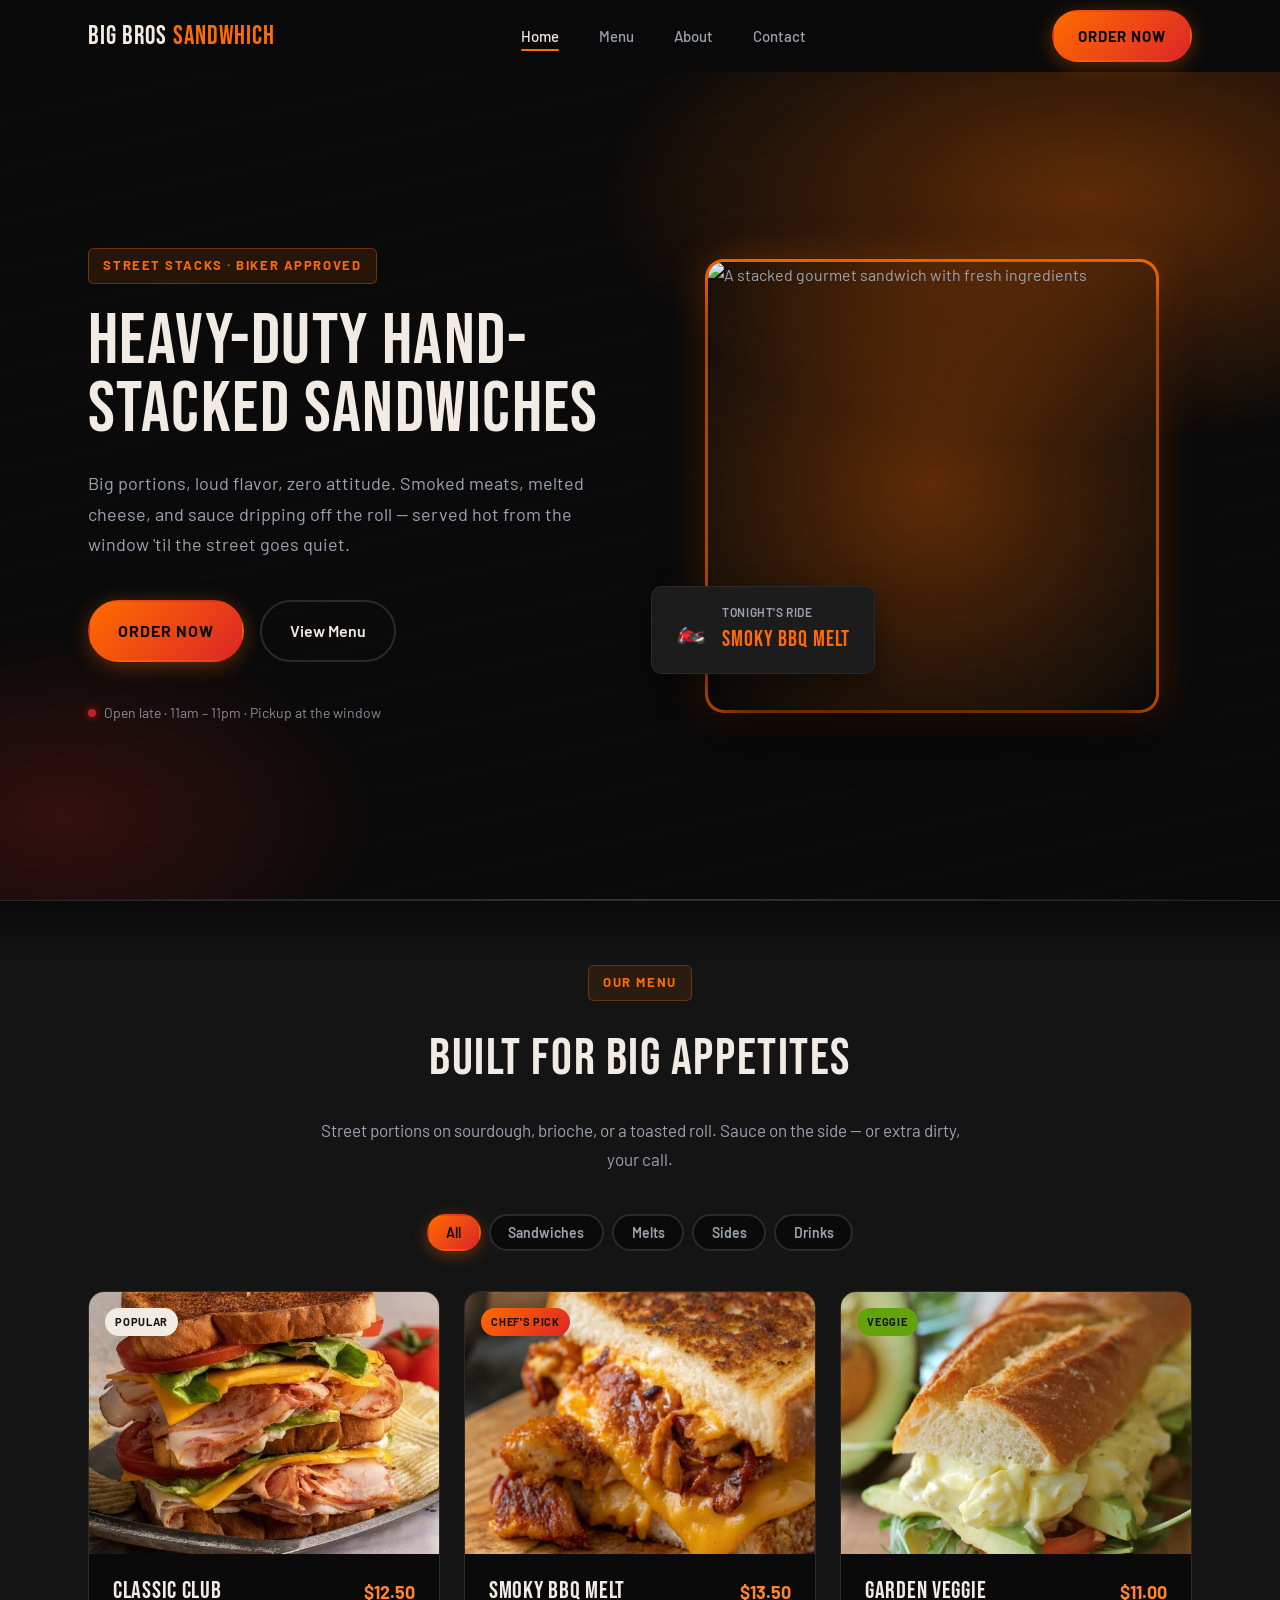
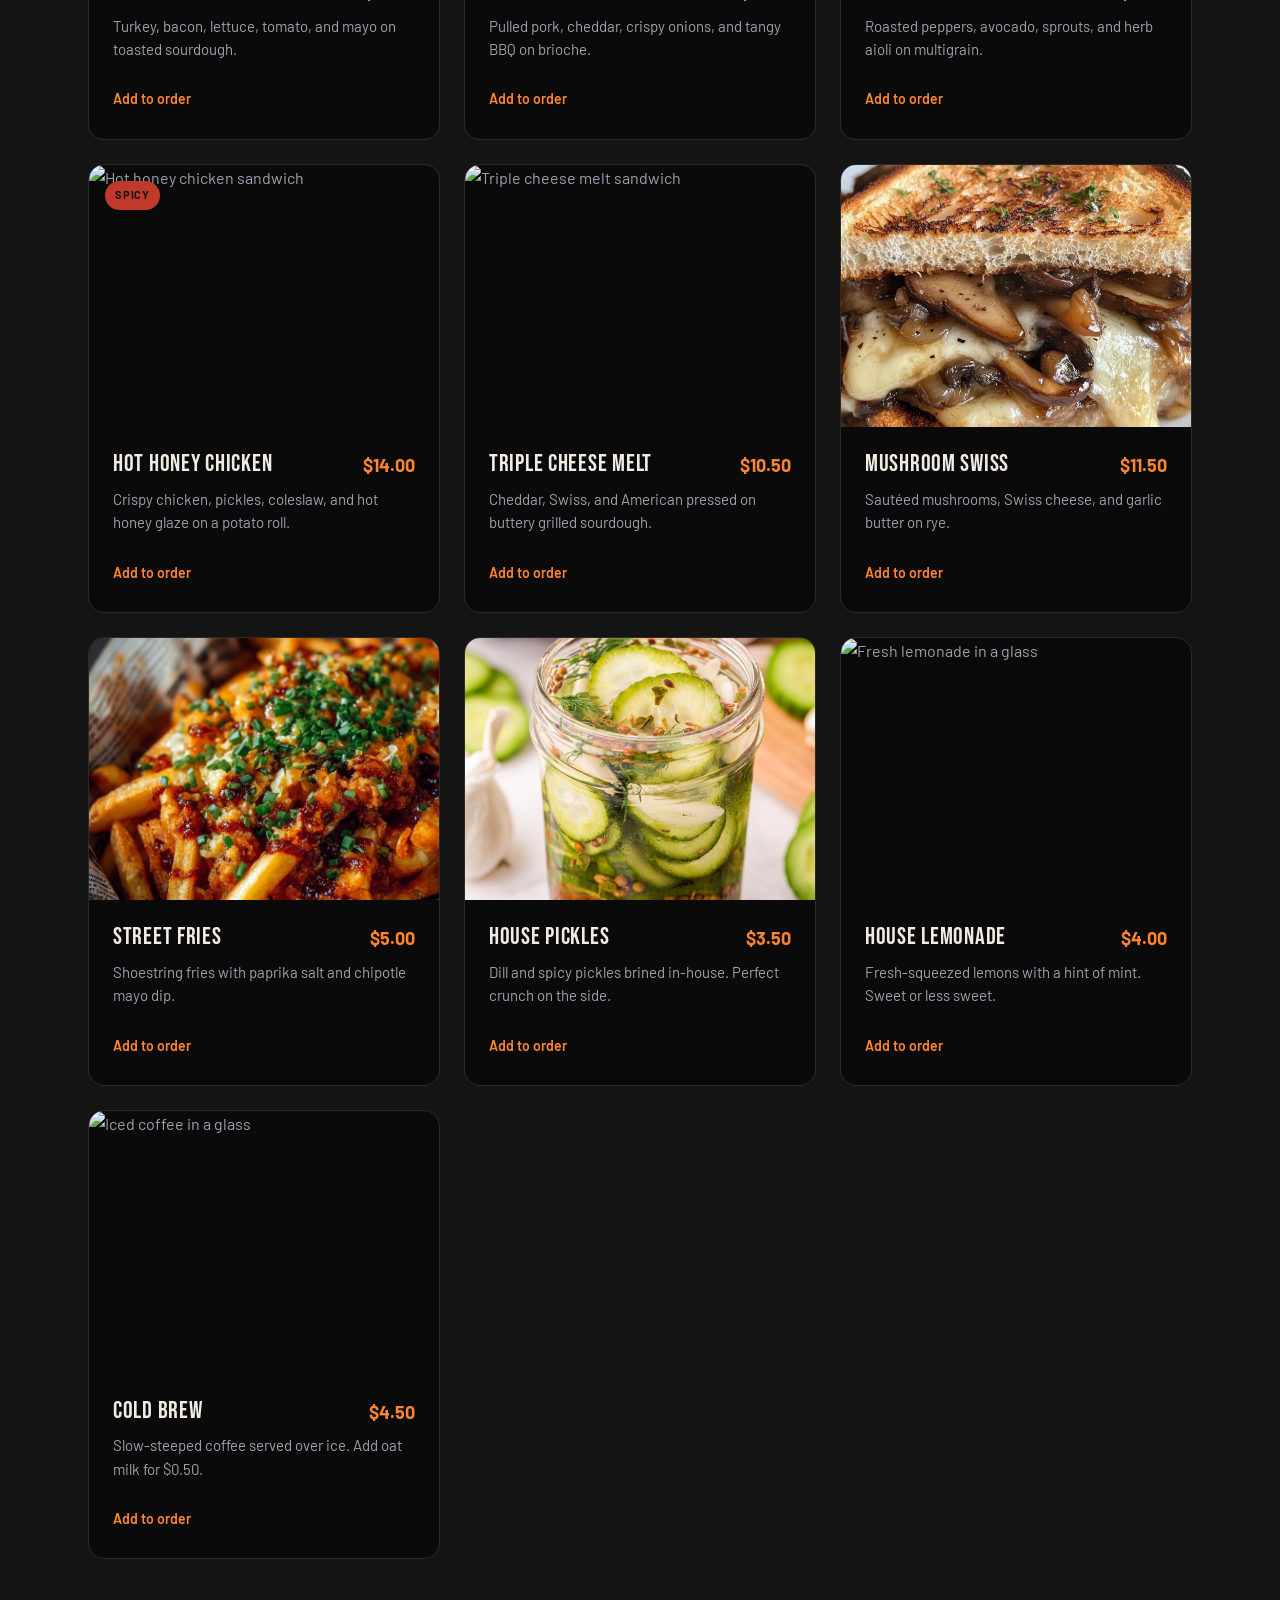
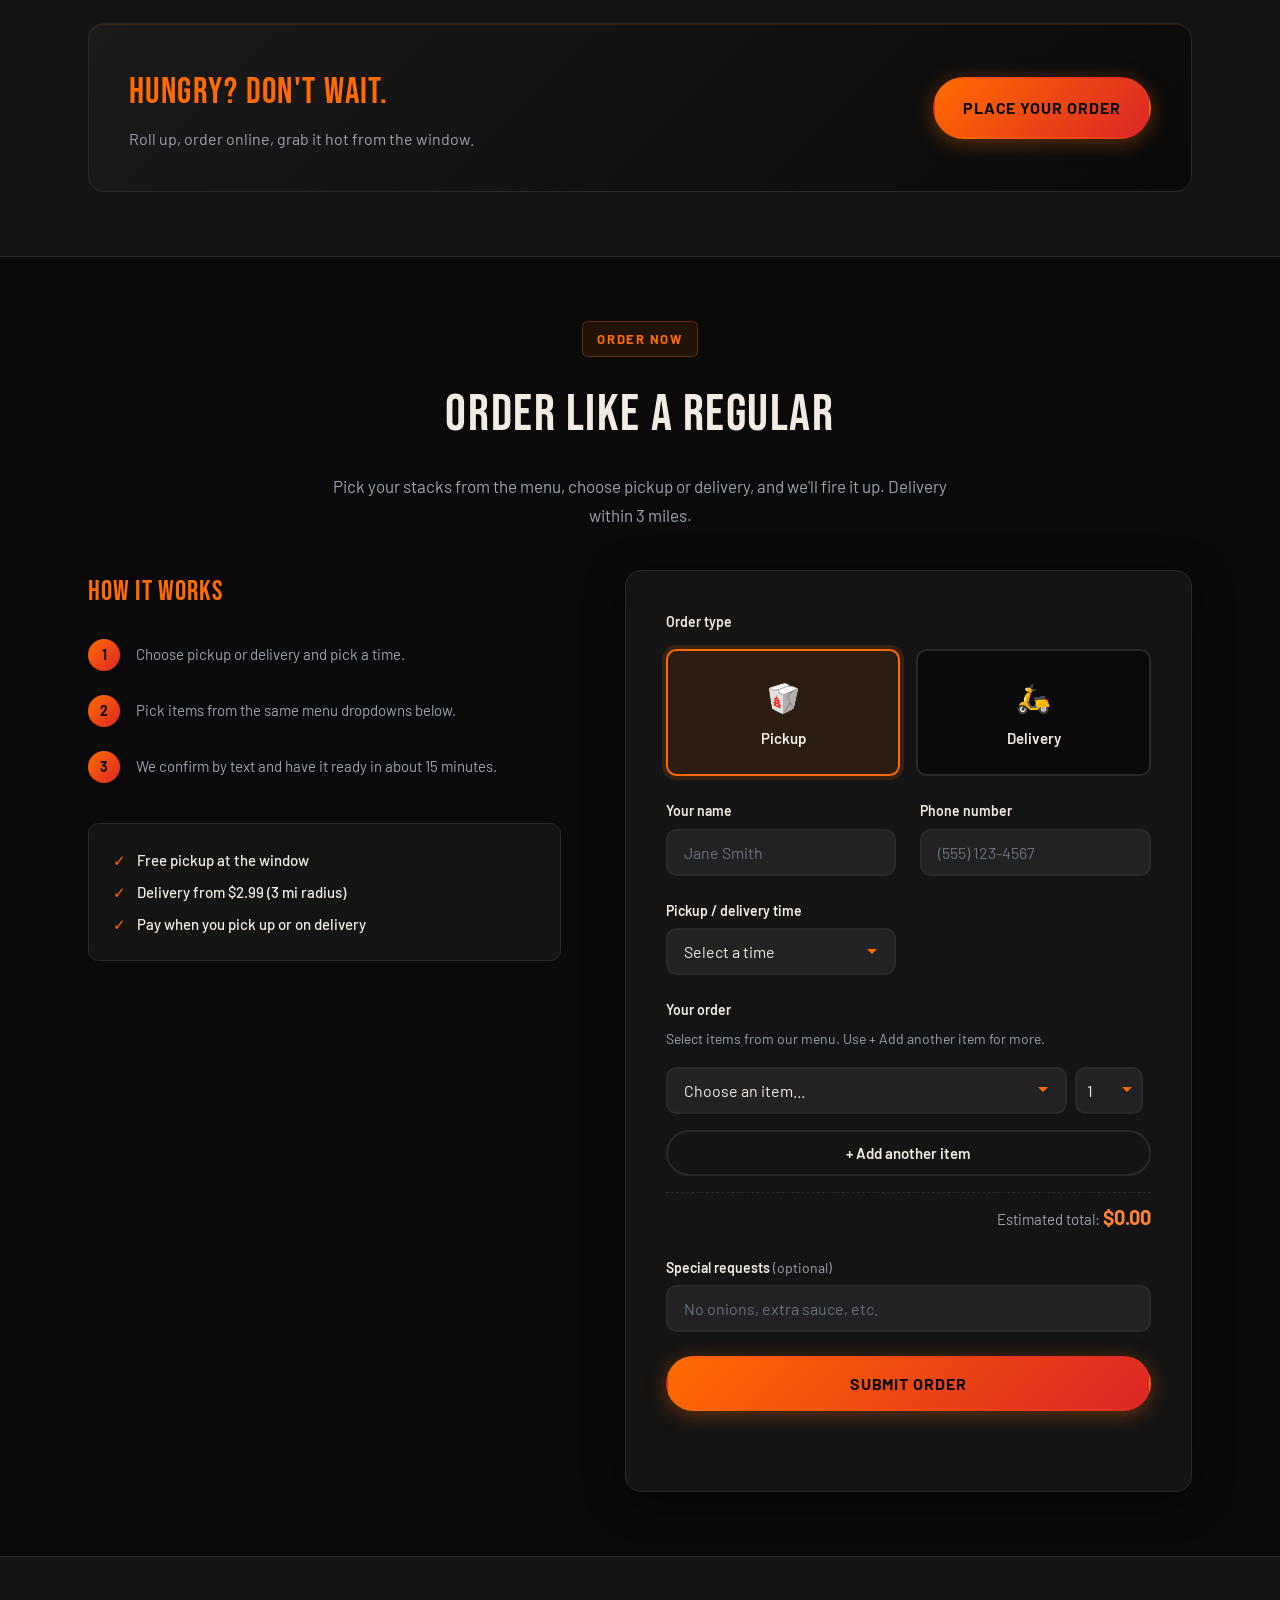
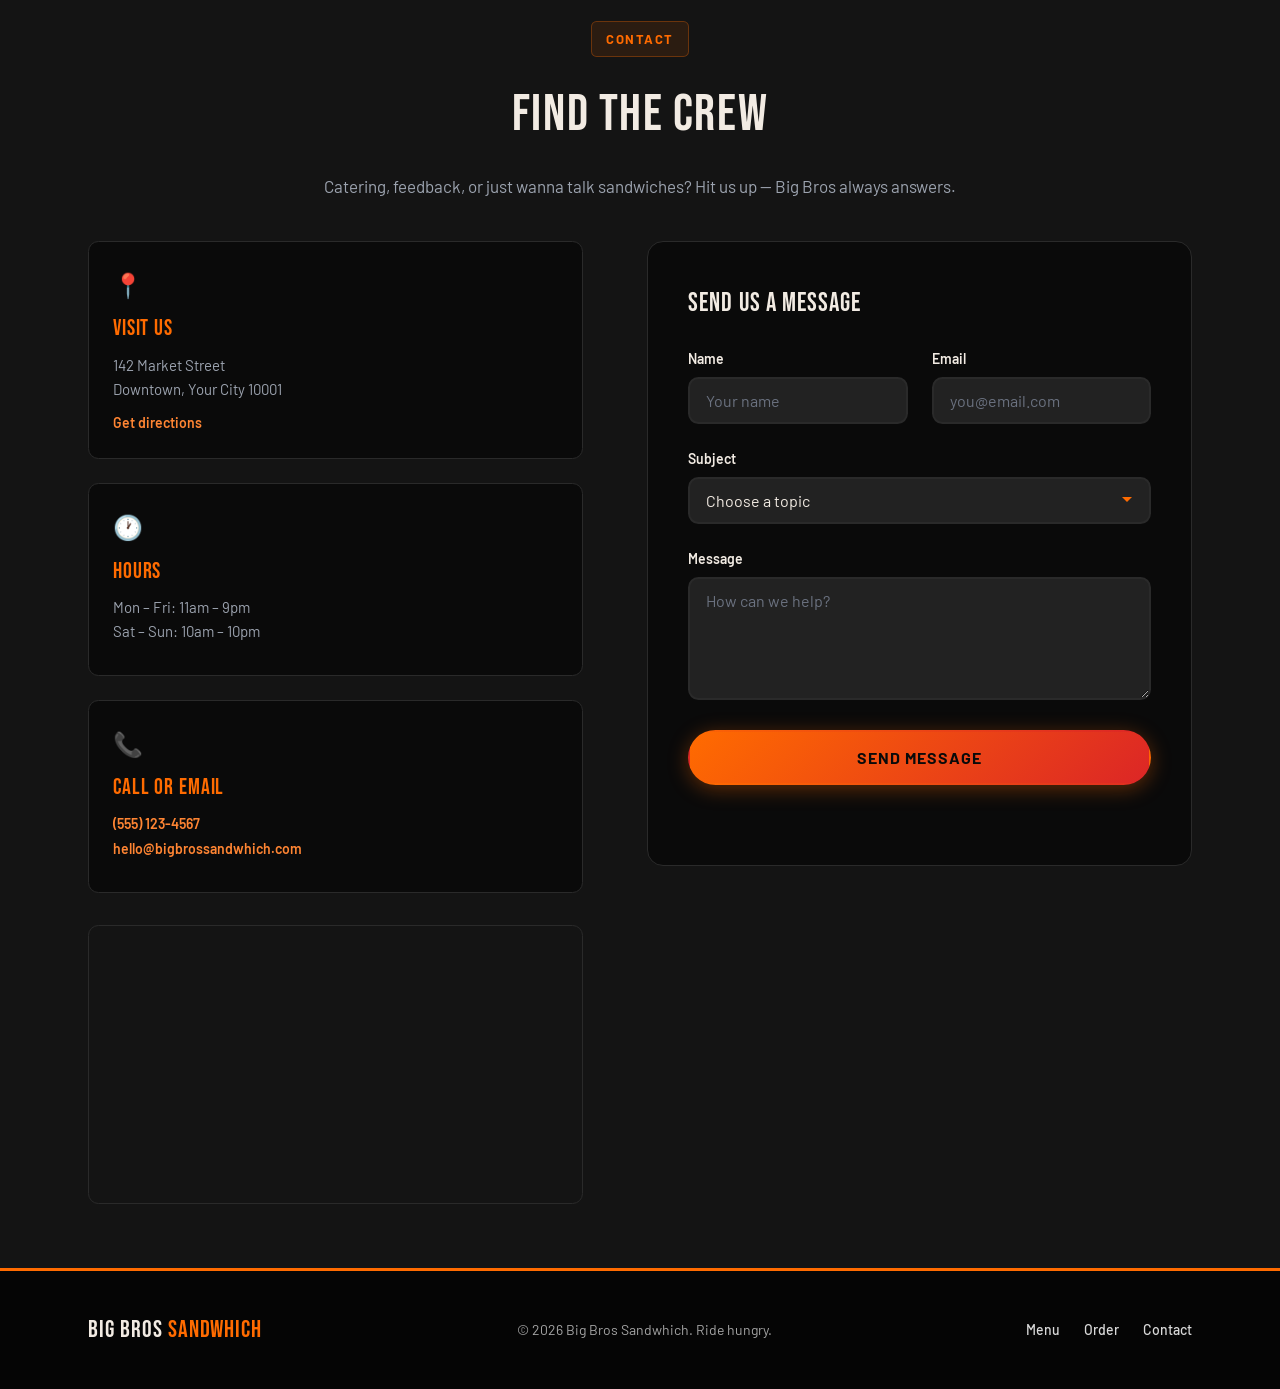
==== index.html @ 8e42f20a "first website" ====
<!DOCTYPE html>
<html lang="en">
<head>
  <meta charset="UTF-8">
  <meta name="viewport" content="width=device-width, initial-scale=1.0">
  <meta name="description" content="Big Bros Sandwhich — heavy-duty street stacks, late-night hungry, biker-approved flavor.">
  <title>Big Bros Sandwhich | Street Stacks &amp; Late-Night Bites</title>

  <!-- Google Fonts: Bebas Neue (logo/headlines) + Barlow (body) -->
  <link rel="preconnect" href="https://fonts.googleapis.com">
  <link rel="preconnect" href="https://fonts.gstatic.com" crossorigin>
  <link href="https://fonts.googleapis.com/css2?family=Barlow:ital,wght@0,400;0,500;0,600;0,700;1,400&family=Bebas+Neue&display=swap" rel="stylesheet">

  <link rel="stylesheet" href="style.css">
</head>
<body>

  <!-- ========== NAVBAR ========== -->
  <header class="header" id="header">
    <nav class="nav container" aria-label="Main navigation">

      <!-- Logo: change text below to your restaurant name -->
      <a href="#home" class="nav__logo">Big Bros <span>Sandwhich</span></a>

      <!-- Desktop & mobile navigation links -->
      <ul class="nav__menu" id="nav-menu">
        <li class="nav__item">
          <a href="#home" class="nav__link nav__link--active">Home</a>
        </li>
        <li class="nav__item">
          <a href="#menu" class="nav__link">Menu</a>
        </li>
        <li class="nav__item">
          <a href="#about" class="nav__link">About</a>
        </li>
        <li class="nav__item">
          <a href="#contact" class="nav__link">Contact</a>
        </li>

        <!-- Order button shown inside mobile menu -->
        <li class="nav__item nav__item--mobile-btn">
          <a href="#order" class="btn btn--primary btn--full">Order Now</a>
        </li>
      </ul>

      <!-- Desktop Order Now button -->
      <a href="#order" class="btn btn--primary nav__order-btn">Order Now</a>

      <!-- Hamburger button (mobile only) -->
      <button
        class="nav__toggle"
        id="nav-toggle"
        type="button"
        aria-label="Open menu"
        aria-expanded="false"
        aria-controls="nav-menu"
      >
        <span class="nav__toggle-bar"></span>
        <span class="nav__toggle-bar"></span>
        <span class="nav__toggle-bar"></span>
      </button>

    </nav>
  </header>

  <main>
    <!-- ========== HERO SECTION ========== -->
    <section class="hero" id="home">
      <div class="hero__container container">

        <!-- Left column: text content -->
        <div class="hero__content">
          <p class="hero__badge">Street stacks · Biker approved</p>

          <h1 class="hero__title">Heavy-Duty Hand-Stacked Sandwiches</h1>

          <p class="hero__description">
            Big portions, loud flavor, zero attitude. Smoked meats, melted cheese, and
            sauce dripping off the roll — served hot from the window 'til the street goes quiet.
          </p>

          <div class="hero__buttons">
            <a href="#order" class="btn btn--primary btn--lg">Order Now</a>
            <a href="#menu" class="btn btn--outline btn--lg">View Menu</a>
          </div>

          <!-- Optional trust line — easy to remove if not needed -->
          <p class="hero__note">
            <span class="hero__note-dot" aria-hidden="true"></span>
            Open late · 11am – 11pm · Pickup at the window
          </p>
        </div>

        <!-- Right column: hero image -->
        <div class="hero__visual">
          <div class="hero__image-wrapper">
            <!--
              Replace src with your own image path, e.g. images/hero-sandwich.jpg
              Current image: free stock photo from Unsplash
            -->
            <img
              src="https://images.unsplash.com/photo-1528735602780-2552fd46c7af?w=800&q=80"
              alt="A stacked gourmet sandwich with fresh ingredients"
              class="hero__image"
              width="640"
              height="640"
              loading="eager"
            >
            <div class="hero__image-glow" aria-hidden="true"></div>
          </div>

          <!-- Floating card — decorative, edit text in HTML -->
          <div class="hero__card">
            <span class="hero__card-icon" aria-hidden="true">🏍️</span>
            <div>
              <p class="hero__card-title">Tonight's Ride</p>
              <p class="hero__card-text">Smoky BBQ Melt</p>
            </div>
          </div>
        </div>

      </div>
    </section>

    <!-- ========== MENU SECTION ========== -->
    <section class="menu" id="menu" aria-labelledby="menu-title">
      <div class="container">

        <!-- Section heading — reuse this pattern for About & Contact later -->
        <header class="section-header">
          <p class="section-header__badge">Our Menu</p>
          <h2 class="section-header__title" id="menu-title">Built for Big Appetites</h2>
          <p class="section-header__text">
            Street portions on sourdough, brioche, or a toasted roll. Sauce on the side —
            or extra dirty, your call.
          </p>
        </header>

        <!-- Category filters — data-filter must match data-category on cards -->
        <div class="menu__filters" role="tablist" aria-label="Menu categories">
          <button class="menu__filter menu__filter--active" type="button" data-filter="all" role="tab" aria-selected="true">
            All
          </button>
          <button class="menu__filter" type="button" data-filter="sandwiches" role="tab" aria-selected="false">
            Sandwiches
          </button>
          <button class="menu__filter" type="button" data-filter="melts" role="tab" aria-selected="false">
            Melts
          </button>
          <button class="menu__filter" type="button" data-filter="sides" role="tab" aria-selected="false">
            Sides
          </button>
          <button class="menu__filter" type="button" data-filter="drinks" role="tab" aria-selected="false">
            Drinks
          </button>
        </div>

        <!-- Menu cards grid — duplicate a <article> block to add more items -->
        <div class="menu__grid" id="menu-grid">

          <!-- Sandwich -->
          <article class="menu-card" data-category="sandwiches">
            <div class="menu-card__image-wrap">
              <img
                src="club sandwhich.jpg"
                alt="Classic club sandwich with turkey and bacon"
                class="menu-card__image"
                width="400"
                height="300"
                loading="lazy"
              >
              <span class="menu-card__tag">Popular</span>
            </div>
            <div class="menu-card__body">
              <div class="menu-card__top">
                <h3 class="menu-card__name">Classic Club</h3>
                <span class="menu-card__price">$12.50</span>
              </div>
              <p class="menu-card__desc">Turkey, bacon, lettuce, tomato, and mayo on toasted sourdough.</p>
              <a href="#order" class="menu-card__btn">Add to order</a>
            </div>
          </article>

          <article class="menu-card" data-category="sandwiches">
            <div class="menu-card__image-wrap">
              <img
                src="bbq melt sandwhich.jpg"
                alt="Smoky BBQ melt sandwich"
                class="menu-card__image"
                width="400"
                height="300"
                loading="lazy"
              >
              <span class="menu-card__tag menu-card__tag--special">Chef's Pick</span>
            </div>
            <div class="menu-card__body">
              <div class="menu-card__top">
                <h3 class="menu-card__name">Smoky BBQ Melt</h3>
                <span class="menu-card__price">$13.50</span>
              </div>
              <p class="menu-card__desc">Pulled pork, cheddar, crispy onions, and tangy BBQ on brioche.</p>
              <a href="#order" class="menu-card__btn">Add to order</a>
            </div>
          </article>

          <article class="menu-card" data-category="sandwiches">
            <div class="menu-card__image-wrap">
              <img
                src="salad sandwhich.jpg"
                alt="Garden veggie sandwich with fresh greens"
                class="menu-card__image"
                width="400"
                height="300"
                loading="lazy"
              >
              <span class="menu-card__tag menu-card__tag--veg">Veggie</span>
            </div>
            <div class="menu-card__body">
              <div class="menu-card__top">
                <h3 class="menu-card__name">Garden Veggie</h3>
                <span class="menu-card__price">$11.00</span>
              </div>
              <p class="menu-card__desc">Roasted peppers, avocado, sprouts, and herb aioli on multigrain.</p>
              <a href="#order" class="menu-card__btn">Add to order</a>
            </div>
          </article>

          <article class="menu-card" data-category="sandwiches">
            <div class="menu-card__image-wrap">
              <img
                src="https://images.unsplash.com/photo-1606755962773-d324e0a13086?w=600&q=80"
                alt="Hot honey chicken sandwich"
                class="menu-card__image"
                width="400"
                height="300"
                loading="lazy"
              >
              <span class="menu-card__tag menu-card__tag--spicy">Spicy</span>
            </div>
            <div class="menu-card__body">
              <div class="menu-card__top">
                <h3 class="menu-card__name">Hot Honey Chicken</h3>
                <span class="menu-card__price">$14.00</span>
              </div>
              <p class="menu-card__desc">Crispy chicken, pickles, coleslaw, and hot honey glaze on a potato roll.</p>
              <a href="#order" class="menu-card__btn">Add to order</a>
            </div>
          </article>

          <!-- Melts -->
          <article class="menu-card" data-category="melts">
            <div class="menu-card__image-wrap">
              <img
                src="https://images.unsplash.com/photo-1528735602780-2552fd46c7af?w=600&q=80"
                alt="Triple cheese melt sandwich"
                class="menu-card__image"
                width="400"
                height="300"
                loading="lazy"
              >
            </div>
            <div class="menu-card__body">
              <div class="menu-card__top">
                <h3 class="menu-card__name">Triple Cheese Melt</h3>
                <span class="menu-card__price">$10.50</span>
              </div>
              <p class="menu-card__desc">Cheddar, Swiss, and American pressed on buttery grilled sourdough.</p>
              <a href="#order" class="menu-card__btn">Add to order</a>
            </div>
          </article>

          <article class="menu-card" data-category="melts">
            <div class="menu-card__image-wrap">
              <img
                src="Mushroom Sandwhich.jpg"
                alt="Mushroom swiss melt sandwich"
                class="menu-card__image"
                width="400"
                height="300"
                loading="lazy"
              >
            </div>
            <div class="menu-card__body">
              <div class="menu-card__top">
                <h3 class="menu-card__name">Mushroom Swiss</h3>
                <span class="menu-card__price">$11.50</span>
              </div>
              <p class="menu-card__desc">Sautéed mushrooms, Swiss cheese, and garlic butter on rye.</p>
              <a href="#order" class="menu-card__btn">Add to order</a>
            </div>
          </article>

          <!-- Sides -->
          <article class="menu-card" data-category="sides">
            <div class="menu-card__image-wrap">
              <img
                src="Street fries.jpg"
                alt="Crispy street fries in a paper tray"
                class="menu-card__image"
                width="400"
                height="300"
                loading="lazy"
              >
            </div>
            <div class="menu-card__body">
              <div class="menu-card__top">
                <h3 class="menu-card__name">Street Fries</h3>
                <span class="menu-card__price">$5.00</span>
              </div>
              <p class="menu-card__desc">Shoestring fries with paprika salt and chipotle mayo dip.</p>
              <a href="#order" class="menu-card__btn">Add to order</a>
            </div>
          </article>

          <article class="menu-card" data-category="sides">
            <div class="menu-card__image-wrap">
              <img
                src="House Pickle.jpg"
                alt="Jar of house pickles"
                class="menu-card__image"
                width="400"
                height="300"
                loading="lazy"
              >
            </div>
            <div class="menu-card__body">
              <div class="menu-card__top">
                <h3 class="menu-card__name">House Pickles</h3>
                <span class="menu-card__price">$3.50</span>
              </div>
              <p class="menu-card__desc">Dill and spicy pickles brined in-house. Perfect crunch on the side.</p>
              <a href="#order" class="menu-card__btn">Add to order</a>
            </div>
          </article>

          <!-- Drinks -->
          <article class="menu-card" data-category="drinks">
            <div class="menu-card__image-wrap">
              <img
                src="https://images.unsplash.com/photo-1621263764928-df1444c5e859?w=600&q=80"
                alt="Fresh lemonade in a glass"
                class="menu-card__image"
                width="400"
                height="300"
                loading="lazy"
              >
            </div>
            <div class="menu-card__body">
              <div class="menu-card__top">
                <h3 class="menu-card__name">House Lemonade</h3>
                <span class="menu-card__price">$4.00</span>
              </div>
              <p class="menu-card__desc">Fresh-squeezed lemons with a hint of mint. Sweet or less sweet.</p>
              <a href="#order" class="menu-card__btn">Add to order</a>
            </div>
          </article>

          <article class="menu-card" data-category="drinks">
            <div class="menu-card__image-wrap">
              <img
                src="https://images.unsplash.com/photo-1514432324607-a09d9b4aefdd?w=600&q=80"
                alt="Iced coffee in a glass"
                class="menu-card__image"
                width="400"
                height="300"
                loading="lazy"
              >
            </div>
            <div class="menu-card__body">
              <div class="menu-card__top">
                <h3 class="menu-card__name">Cold Brew</h3>
                <span class="menu-card__price">$4.50</span>
              </div>
              <p class="menu-card__desc">Slow-steeped coffee served over ice. Add oat milk for $0.50.</p>
              <a href="#order" class="menu-card__btn">Add to order</a>
            </div>
          </article>

        </div>

        <!-- Quick link down to the order form -->
        <div class="menu__cta">
          <div class="menu__cta-content">
            <h3 class="menu__cta-title">Hungry? Don't wait.</h3>
            <p class="menu__cta-text">Roll up, order online, grab it hot from the window.</p>
          </div>
          <a href="#order" class="btn btn--primary btn--lg">Place Your Order</a>
        </div>

      </div>
    </section>

    <!-- ========== ORDER NOW SECTION ========== -->
    <section class="order" id="order" aria-labelledby="order-title">
      <div class="container">

        <header class="section-header">
          <p class="section-header__badge">Order Now</p>
          <h2 class="section-header__title" id="order-title">Order Like a Regular</h2>
          <p class="section-header__text">
            Pick your stacks from the menu, choose pickup or delivery, and we'll fire it up.
            Delivery within 3 miles.
          </p>
        </header>

        <div class="order__layout">

          <!-- Left: how to order & perks -->
          <div class="order__info">
            <h3 class="order__info-title">How it works</h3>
            <ol class="order__steps">
              <li class="order__step">
                <span class="order__step-num">1</span>
                <p>Choose pickup or delivery and pick a time.</p>
              </li>
              <li class="order__step">
                <span class="order__step-num">2</span>
                <p>Pick items from the same menu dropdowns below.</p>
              </li>
              <li class="order__step">
                <span class="order__step-num">3</span>
                <p>We confirm by text and have it ready in about 15 minutes.</p>
              </li>
            </ol>

            <ul class="order__perks">
              <li>Free pickup at the window</li>
              <li>Delivery from $2.99 (3 mi radius)</li>
              <li>Pay when you pick up or on delivery</li>
            </ul>
          </div>

          <!-- Right: order form — edit field labels in HTML -->
          <form class="order__form form" id="order-form" novalidate>
            <fieldset class="order__type">
              <legend class="form__legend">Order type</legend>
              <div class="order__type-options">
                <label class="order__type-option">
                  <input type="radio" name="order-type" value="pickup" checked>
                  <span class="order__type-card">
                    <span class="order__type-icon" aria-hidden="true">🥡</span>
                    <span class="order__type-label">Pickup</span>
                  </span>
                </label>
                <label class="order__type-option">
                  <input type="radio" name="order-type" value="delivery">
                  <span class="order__type-card">
                    <span class="order__type-icon" aria-hidden="true">🛵</span>
                    <span class="order__type-label">Delivery</span>
                  </span>
                </label>
              </div>
            </fieldset>

            <div class="form__row">
              <div class="form__group">
                <label for="order-name" class="form__label">Your name</label>
                <input type="text" id="order-name" name="name" class="form__input" placeholder="Jane Smith" required>
              </div>
              <div class="form__group">
                <label for="order-phone" class="form__label">Phone number</label>
                <input type="tel" id="order-phone" name="phone" class="form__input" placeholder="(555) 123-4567" required>
              </div>
            </div>

            <div class="form__group form__group--hidden" id="order-address-group">
              <label for="order-address" class="form__label">Delivery address</label>
              <input type="text" id="order-address" name="address" class="form__input" placeholder="123 Main St, Apt 4">
            </div>

            <div class="form__row">
              <div class="form__group">
                <label for="order-time" class="form__label">Pickup / delivery time</label>
                <select id="order-time" name="time" class="form__input form__select" required>
                  <option value="">Select a time</option>
                  <option value="asap">ASAP (~15 min)</option>
                  <option value="30">In 30 minutes</option>
                  <option value="60">In 1 hour</option>
                  <option value="later">Schedule for later</option>
                </select>
              </div>
            </div>

            <!-- Menu item dropdowns — options are filled from the Menu section in script.js -->
            <div class="form__group">
              <span class="form__label" id="order-items-label">Your order</span>
              <p class="order__items-hint">Select items from our menu. Use + Add another item for more.</p>

              <div class="order__items" id="order-items-list" aria-labelledby="order-items-label">
                <!-- First row (more rows added with the button below) -->
                <div class="order__item-row">
                  <select class="form__input form__select order__item-select" name="menu-item[]" required aria-label="Menu item">
                    <option value="">Choose an item...</option>
                  </select>
                  <select class="form__input form__select order__item-qty" name="menu-qty[]" aria-label="Quantity">
                    <option value="1">1</option>
                    <option value="2">2</option>
                    <option value="3">3</option>
                    <option value="4">4</option>
                    <option value="5">5</option>
                  </select>
                  <button type="button" class="order__item-remove" aria-label="Remove item" hidden>&times;</button>
                </div>
              </div>

              <button type="button" class="btn btn--outline order__add-btn" id="order-add-item">
                + Add another item
              </button>

              <p class="order__total">
                Estimated total: <strong id="order-total">$0.00</strong>
              </p>
            </div>

            <div class="form__group">
              <label for="order-notes" class="form__label">Special requests <span class="form__optional">(optional)</span></label>
              <input type="text" id="order-notes" name="notes" class="form__input" placeholder="No onions, extra sauce, etc.">
            </div>

            <button type="submit" class="btn btn--primary btn--lg btn--full">Submit Order</button>
            <p class="form__message" id="order-message" role="status" aria-live="polite"></p>
          </form>

        </div>
      </div>
    </section>

    <!-- ========== CONTACT SECTION ========== -->
    <section class="contact" id="contact" aria-labelledby="contact-title">
      <div class="container">

        <header class="section-header">
          <p class="section-header__badge">Contact</p>
          <h2 class="section-header__title" id="contact-title">Find the Crew</h2>
          <p class="section-header__text">
            Catering, feedback, or just wanna talk sandwiches? Hit us up — Big Bros always answers.
          </p>
        </header>

        <div class="contact__layout">

          <!-- Contact details -->
          <div class="contact__details">
            <article class="contact__card">
              <span class="contact__icon" aria-hidden="true">📍</span>
              <h3 class="contact__card-title">Visit us</h3>
              <p class="contact__card-text">
                142 Market Street<br>
                Downtown, Your City 10001
              </p>
              <a href="https://maps.google.com" class="contact__link" target="_blank" rel="noopener noreferrer">
                Get directions
              </a>
            </article>

            <article class="contact__card">
              <span class="contact__icon" aria-hidden="true">🕐</span>
              <h3 class="contact__card-title">Hours</h3>
              <p class="contact__card-text">
                Mon – Fri: 11am – 9pm<br>
                Sat – Sun: 10am – 10pm
              </p>
            </article>

            <article class="contact__card">
              <span class="contact__icon" aria-hidden="true">📞</span>
              <h3 class="contact__card-title">Call or email</h3>
              <p class="contact__card-text">
                <a href="tel:+15551234567" class="contact__link">(555) 123-4567</a><br>
                <a href="mailto:hello@bigbrossandwhich.com" class="contact__link">hello@bigbrossandwhich.com</a>
              </p>
            </article>

            <!-- Map placeholder — replace iframe src with your Google Maps embed URL -->
            <div class="contact__map">
              <iframe
                title="Big Bros Sandwhich location on map"
                src="https://www.google.com/maps/embed?pb=!1m18!1m12!1m3!1d3022.9663095343!2d-74.004258!3d40.740162!2m3!1f0!2f0!3f0!3m2!1i1024!2i768!4f13.1!3m3!1m2!1s0x0%3A0x0!2zNDDCsDQ0JzI0LjYiTiA3NMKwMDAnMTUuMyJX!5e0!3m2!1sen!2sus!4v1"
                width="600"
                height="280"
                style="border:0;"
                allowfullscreen=""
                loading="lazy"
                referrerpolicy="no-referrer-when-downgrade"
              ></iframe>
            </div>
          </div>

          <!-- Contact form -->
          <form class="contact__form form" id="contact-form" novalidate>
            <h3 class="contact__form-title">Send us a message</h3>

            <div class="form__row">
              <div class="form__group">
                <label for="contact-name" class="form__label">Name</label>
                <input type="text" id="contact-name" name="name" class="form__input" placeholder="Your name" required>
              </div>
              <div class="form__group">
                <label for="contact-email" class="form__label">Email</label>
                <input type="email" id="contact-email" name="email" class="form__input" placeholder="you@email.com" required>
              </div>
            </div>

            <div class="form__group">
              <label for="contact-subject" class="form__label">Subject</label>
              <select id="contact-subject" name="subject" class="form__input form__select" required>
                <option value="">Choose a topic</option>
                <option value="general">General question</option>
                <option value="catering">Catering / events</option>
                <option value="feedback">Feedback</option>
                <option value="other">Other</option>
              </select>
            </div>

            <div class="form__group">
              <label for="contact-message" class="form__label">Message</label>
              <textarea
                id="contact-message"
                name="message"
                class="form__input form__textarea"
                rows="5"
                placeholder="How can we help?"
                required
              ></textarea>
            </div>

            <button type="submit" class="btn btn--primary btn--lg btn--full">Send Message</button>
            <p class="form__message" id="contact-form-message" role="status" aria-live="polite"></p>
          </form>

        </div>
      </div>
    </section>
  </main>

  <!-- ========== FOOTER ========== -->
  <footer class="footer">
    <div class="container footer__inner">
      <a href="#home" class="footer__logo">Big Bros <span>Sandwhich</span></a>
      <p class="footer__copy">&copy; 2026 Big Bros Sandwhich. Ride hungry.</p>
      <nav class="footer__nav" aria-label="Footer navigation">
        <a href="#menu">Menu</a>
        <a href="#order">Order</a>
        <a href="#contact">Contact</a>
      </nav>
    </div>
  </footer>

  <script src="script.js"></script>
</body>
</html>
---- style.css ----
/* ============================================
   BIG BROS SANDWHICH — Dark street / biker theme
   Edit the CSS variables below to retheme quickly
   ============================================ */

:root {
  /* Dark asphalt base */
  --color-bg: #0a0a0a;
  --color-surface: #141414;
  --color-surface-raised: #1c1c1c;
  --color-input: #222222;

  /* Legacy names mapped for easier editing across the file */
  --color-cream: var(--color-bg);
  --color-cream-dark: #2a2a2a;
  --color-brown: #f2ebe3;
  --color-brown-soft: #9ca3af;
  --color-amber: #ff6b00;
  --color-amber-dark: #ff8533;
  --color-terracotta: #dc2626;
  --color-sage: #facc15;

  /* UI */
  --color-white: var(--color-surface);
  --color-chrome: #a1a1aa;
  --color-shadow: rgba(0, 0, 0, 0.45);
  --color-shadow-strong: rgba(0, 0, 0, 0.7);
  --color-glow-orange: rgba(255, 107, 0, 0.35);
  --color-glow-red: rgba(220, 38, 38, 0.2);

  /* Typography — bold display + clean body */
  --font-body: "Barlow", system-ui, sans-serif;
  --font-display: "Bebas Neue", Impact, sans-serif;

  /* Spacing scale */
  --space-xs: 0.5rem;
  --space-sm: 1rem;
  --space-md: 1.5rem;
  --space-lg: 2.5rem;
  --space-xl: 4rem;

  /* Layout — slightly sharper corners for street edge */
  --container-width: 72rem;
  --header-height: 4.5rem;
  --radius-sm: 0.35rem;
  --radius-md: 0.65rem;
  --radius-lg: 1rem;
  --radius-full: 9999px;

  /* Transitions */
  --transition-fast: 0.2s ease;
  --transition-smooth: 0.35s cubic-bezier(0.4, 0, 0.2, 1);
}

/* ---------- Reset & base ---------- */
*,
*::before,
*::after {
  box-sizing: border-box;
  margin: 0;
  padding: 0;
}

html {
  scroll-behavior: smooth;
}

body {
  font-family: var(--font-body);
  font-size: 1rem;
  line-height: 1.6;
  color: var(--color-brown-soft);
  background-color: var(--color-bg);
  -webkit-font-smoothing: antialiased;
}

/* Subtle diagonal stripe texture — street / garage vibe */
body::before {
  content: "";
  position: fixed;
  inset: 0;
  background:
    repeating-linear-gradient(
      -12deg,
      transparent,
      transparent 48px,
      rgba(255, 255, 255, 0.015) 48px,
      rgba(255, 255, 255, 0.015) 49px
    );
  pointer-events: none;
  z-index: 0;
}

main,
.header,
.footer {
  position: relative;
  z-index: 1;
}

img {
  max-width: 100%;
  height: auto;
  display: block;
}

a {
  text-decoration: none;
  color: inherit;
}

ul {
  list-style: none;
}

/* Centered content wrapper — reuse on every section */
.container {
  width: 100%;
  max-width: var(--container-width);
  margin-inline: auto;
  padding-inline: var(--space-md);
}

/* ---------- Buttons ---------- */
.btn {
  display: inline-flex;
  align-items: center;
  justify-content: center;
  gap: var(--space-xs);
  padding: 0.75rem 1.5rem;
  font-family: var(--font-body);
  font-size: 0.9375rem;
  font-weight: 600;
  border-radius: var(--radius-full);
  border: 2px solid transparent;
  cursor: pointer;
  transition:
    background-color var(--transition-fast),
    color var(--transition-fast),
    border-color var(--transition-fast),
    transform var(--transition-fast),
    box-shadow var(--transition-fast);
}

.btn--primary {
  background: linear-gradient(135deg, var(--color-amber) 0%, var(--color-terracotta) 100%);
  color: #0a0a0a;
  font-weight: 700;
  text-transform: uppercase;
  letter-spacing: 0.06em;
  box-shadow: 0 4px 20px var(--color-glow-orange);
}

.btn--primary:hover {
  transform: translateY(-2px);
  box-shadow: 0 8px 28px var(--color-glow-orange);
}

.btn--outline {
  background: transparent;
  color: var(--color-brown);
  border-color: var(--color-cream-dark);
}

.btn--outline:hover {
  border-color: var(--color-amber);
  color: var(--color-amber);
  background: rgba(255, 107, 0, 0.08);
  transform: translateY(-2px);
  box-shadow: 0 4px 16px var(--color-shadow);
}

.btn--lg {
  padding: 1rem 1.75rem;
  font-size: 1rem;
}

.btn--full {
  width: 100%;
}

/* ============================================
   NAVBAR
   ============================================ */
.header {
  position: sticky;
  top: 0;
  z-index: 100;
  height: var(--header-height);
  background: rgba(10, 10, 10, 0.88);
  backdrop-filter: blur(14px);
  -webkit-backdrop-filter: blur(14px);
  border-bottom: 1px solid transparent;
  transition:
    border-color var(--transition-smooth),
    box-shadow var(--transition-smooth);
}

/* Added when user scrolls — class toggled in script.js */
.header--scrolled {
  border-bottom-color: var(--color-cream-dark);
  box-shadow: 0 4px 32px var(--color-shadow);
}

.nav {
  display: flex;
  align-items: center;
  justify-content: space-between;
  height: var(--header-height);
  gap: var(--space-md);
}

.nav__logo {
  font-family: var(--font-display);
  font-size: 1.65rem;
  font-weight: 400;
  color: var(--color-brown);
  letter-spacing: 0.04em;
  text-transform: uppercase;
  flex-shrink: 0;
  line-height: 1;
}

.nav__logo span {
  color: var(--color-amber);
}

.nav__menu {
  display: flex;
  align-items: center;
  gap: var(--space-lg);
}

.nav__link {
  font-size: 0.9375rem;
  font-weight: 500;
  color: var(--color-brown-soft);
  position: relative;
  padding: 0.25rem 0;
  transition: color var(--transition-fast);
}

.nav__link::after {
  content: "";
  position: absolute;
  left: 0;
  bottom: -2px;
  width: 0;
  height: 2px;
  background: var(--color-amber);
  border-radius: var(--radius-full);
  transition: width var(--transition-smooth);
}

.nav__link:hover,
.nav__link--active {
  color: var(--color-brown);
}

.nav__link:hover::after,
.nav__link--active::after {
  width: 100%;
}

.nav__order-btn {
  flex-shrink: 0;
}

/* Hidden on desktop — shown inside mobile drawer */
.nav__item--mobile-btn {
  display: none;
  width: 100%;
  margin-top: var(--space-sm);
}

/* Hamburger — hidden on desktop */
.nav__toggle {
  display: none;
  flex-direction: column;
  justify-content: center;
  gap: 5px;
  width: 2.5rem;
  height: 2.5rem;
  padding: 0.5rem;
  background: var(--color-surface);
  border: 1px solid var(--color-cream-dark);
  border-radius: var(--radius-sm);
  cursor: pointer;
  transition: border-color var(--transition-fast);
}

.nav__toggle:hover {
  border-color: var(--color-amber);
}

.nav__toggle-bar {
  display: block;
  width: 100%;
  height: 2px;
  background: var(--color-amber);
  border-radius: var(--radius-full);
  transition:
    transform var(--transition-smooth),
    opacity var(--transition-smooth);
}

/* Animated X when menu is open */
.nav__toggle--active .nav__toggle-bar:nth-child(1) {
  transform: translateY(7px) rotate(45deg);
}

.nav__toggle--active .nav__toggle-bar:nth-child(2) {
  opacity: 0;
}

.nav__toggle--active .nav__toggle-bar:nth-child(3) {
  transform: translateY(-7px) rotate(-45deg);
}

/* ============================================
   HERO SECTION
   ============================================ */
.hero {
  /* Full viewport minus sticky header */
  min-height: calc(100vh - var(--header-height));
  min-height: calc(100dvh - var(--header-height));
  display: flex;
  align-items: center;
  padding-block: var(--space-lg);
  position: relative;
  overflow: hidden;
}

/* Orange / red garage glow */
.hero::before {
  content: "";
  position: absolute;
  inset: 0;
  background:
    radial-gradient(ellipse 70% 55% at 85% 15%, var(--color-glow-orange), transparent 55%),
    radial-gradient(ellipse 50% 45% at 5% 90%, var(--color-glow-red), transparent 50%);
  pointer-events: none;
}

.hero::after {
  content: "";
  position: absolute;
  bottom: 0;
  left: 0;
  right: 0;
  height: 1px;
  background: linear-gradient(90deg, transparent, var(--color-amber), transparent);
  opacity: 0.4;
}

.hero__container {
  display: grid;
  grid-template-columns: 1fr 1fr;
  align-items: center;
  gap: var(--space-xl);
  position: relative;
  z-index: 1;
}

.hero__badge {
  display: inline-block;
  font-size: 0.8125rem;
  font-weight: 700;
  text-transform: uppercase;
  letter-spacing: 0.12em;
  color: var(--color-amber);
  background: rgba(255, 107, 0, 0.12);
  border: 1px solid rgba(255, 107, 0, 0.35);
  padding: 0.4rem 0.9rem;
  border-radius: var(--radius-sm);
  margin-bottom: var(--space-md);
}

.hero__title {
  font-family: var(--font-display);
  font-size: clamp(3rem, 6vw, 4.5rem);
  font-weight: 400;
  line-height: 0.95;
  color: var(--color-brown);
  letter-spacing: 0.02em;
  text-transform: uppercase;
  margin-bottom: var(--space-md);
}

.hero__description {
  font-size: 1.125rem;
  line-height: 1.7;
  max-width: 32rem;
  margin-bottom: var(--space-lg);
  color: var(--color-brown-soft);
}

.hero__buttons {
  display: flex;
  flex-wrap: wrap;
  gap: var(--space-sm);
  margin-bottom: var(--space-lg);
}

.hero__note {
  display: flex;
  align-items: center;
  gap: var(--space-xs);
  font-size: 0.875rem;
  color: var(--color-brown-soft);
  opacity: 0.85;
}

.hero__note-dot {
  width: 8px;
  height: 8px;
  background: var(--color-terracotta);
  border-radius: var(--radius-full);
  box-shadow: 0 0 8px var(--color-terracotta);
  animation: pulse 2s ease-in-out infinite;
}

@keyframes pulse {
  0%, 100% { opacity: 1; }
  50% { opacity: 0.4; }
}

/* ---------- Hero image column ---------- */
.hero__visual {
  position: relative;
  display: flex;
  justify-content: center;
  align-items: center;
}

.hero__image-wrapper {
  position: relative;
  width: min(100%, 28rem);
  aspect-ratio: 1;
  border-radius: var(--radius-lg);
  overflow: hidden;
  box-shadow:
    0 24px 48px var(--color-shadow-strong),
    0 0 0 3px var(--color-amber),
    0 0 40px var(--color-glow-orange);
  transition: transform var(--transition-smooth);
}

.hero__image-wrapper:hover {
  transform: scale(1.02) rotate(-1deg);
}

.hero__image {
  width: 100%;
  height: 100%;
  object-fit: cover;
}

.hero__image-glow {
  position: absolute;
  inset: -20%;
  background: radial-gradient(circle, var(--color-glow-orange), transparent 70%);
  z-index: -1;
  pointer-events: none;
}

/* Floating special card */
.hero__card {
  position: absolute;
  bottom: 8%;
  left: -4%;
  display: flex;
  align-items: center;
  gap: var(--space-sm);
  background: var(--color-surface-raised);
  border: 1px solid var(--color-cream-dark);
  padding: var(--space-sm) var(--space-md);
  border-radius: var(--radius-md);
  box-shadow: 0 12px 32px var(--color-shadow);
  animation: float 4s ease-in-out infinite;
}

@keyframes float {
  0%, 100% { transform: translateY(0); }
  50% { transform: translateY(-8px); }
}

.hero__card-icon {
  font-size: 1.5rem;
}

.hero__card-title {
  font-size: 0.75rem;
  font-weight: 600;
  text-transform: uppercase;
  letter-spacing: 0.05em;
  color: var(--color-brown-soft);
}

.hero__card-text {
  font-family: var(--font-display);
  font-size: 1.35rem;
  font-weight: 400;
  letter-spacing: 0.04em;
  text-transform: uppercase;
  color: var(--color-amber);
}

/* ============================================
   SHARED SECTION HEADER (Menu, About, Contact)
   ============================================ */
.section-header {
  text-align: center;
  max-width: 40rem;
  margin-inline: auto;
  margin-bottom: var(--space-lg);
}

.section-header__badge {
  display: inline-block;
  font-size: 0.8125rem;
  font-weight: 700;
  text-transform: uppercase;
  letter-spacing: 0.12em;
  color: var(--color-amber);
  background: rgba(255, 107, 0, 0.1);
  border: 1px solid rgba(255, 107, 0, 0.3);
  padding: 0.4rem 0.9rem;
  border-radius: var(--radius-sm);
  margin-bottom: var(--space-sm);
}

.section-header__title {
  font-family: var(--font-display);
  font-size: clamp(2.25rem, 4.5vw, 3.25rem);
  font-weight: 400;
  color: var(--color-brown);
  letter-spacing: 0.03em;
  text-transform: uppercase;
  margin-bottom: var(--space-sm);
}

.section-header__text {
  font-size: 1.0625rem;
  line-height: 1.7;
  color: var(--color-brown-soft);
}

/* ============================================
   MENU SECTION
   ============================================ */
.menu {
  padding-block: var(--space-xl);
  background: var(--color-surface);
  position: relative;
  scroll-margin-top: calc(var(--header-height) + 1rem);
  border-top: 1px solid var(--color-cream-dark);
}

/* Fade from hero into menu */
.menu::before {
  content: "";
  position: absolute;
  top: 0;
  left: 0;
  right: 0;
  height: 4rem;
  background: linear-gradient(to bottom, var(--color-bg), var(--color-surface));
  pointer-events: none;
}

.menu > .container {
  position: relative;
  z-index: 1;
}

/* Category filter pills */
.menu__filters {
  display: flex;
  flex-wrap: wrap;
  justify-content: center;
  gap: var(--space-xs);
  margin-bottom: var(--space-lg);
}

.menu__filter {
  font-family: var(--font-body);
  font-size: 0.875rem;
  font-weight: 600;
  color: var(--color-brown-soft);
  background: var(--color-bg);
  border: 2px solid var(--color-cream-dark);
  padding: 0.5rem 1.1rem;
  border-radius: var(--radius-full);
  cursor: pointer;
  transition:
    background-color var(--transition-fast),
    color var(--transition-fast),
    border-color var(--transition-fast),
    transform var(--transition-fast);
}

.menu__filter:hover {
  color: var(--color-brown);
  border-color: var(--color-cream-dark);
}

.menu__filter--active {
  color: #0a0a0a;
  background: linear-gradient(135deg, var(--color-amber), var(--color-terracotta));
  border-color: transparent;
  box-shadow: 0 4px 16px var(--color-glow-orange);
}

.menu__filter--active:hover {
  color: #0a0a0a;
  transform: translateY(-1px);
}

/* Responsive card grid */
.menu__grid {
  display: grid;
  grid-template-columns: repeat(auto-fill, minmax(280px, 1fr));
  gap: var(--space-md);
  margin-bottom: var(--space-xl);
}

/* Hidden when filtering — toggled in script.js */
.menu-card--hidden {
  display: none;
}

/* Individual menu item card */
.menu-card {
  background: var(--color-bg);
  border-radius: var(--radius-lg);
  overflow: hidden;
  border: 1px solid var(--color-cream-dark);
  transition:
    transform var(--transition-smooth),
    box-shadow var(--transition-smooth);
}

.menu-card:hover {
  transform: translateY(-6px);
  box-shadow: 0 16px 40px var(--color-shadow);
}

.menu-card__image-wrap {
  position: relative;
  aspect-ratio: 4 / 3;
  overflow: hidden;
}

.menu-card__image {
  width: 100%;
  height: 100%;
  object-fit: cover;
  transition: transform var(--transition-smooth);
}

.menu-card:hover .menu-card__image {
  transform: scale(1.06);
}

.menu-card__tag {
  position: absolute;
  top: var(--space-sm);
  left: var(--space-sm);
  font-size: 0.6875rem;
  font-weight: 700;
  text-transform: uppercase;
  letter-spacing: 0.06em;
  color: var(--color-white);
  background: var(--color-brown);
  padding: 0.35rem 0.65rem;
  border-radius: var(--radius-full);
}

.menu-card__tag--special {
  background: linear-gradient(135deg, var(--color-amber), var(--color-terracotta));
}

.menu-card__tag--veg {
  background: #65a30d;
}

.menu-card__tag--spicy {
  background: #c0392b;
}

.menu-card__body {
  padding: var(--space-md);
}

.menu-card__top {
  display: flex;
  align-items: flex-start;
  justify-content: space-between;
  gap: var(--space-sm);
  margin-bottom: var(--space-xs);
}

.menu-card__name {
  font-family: var(--font-display);
  font-size: 1.5rem;
  font-weight: 400;
  letter-spacing: 0.03em;
  text-transform: uppercase;
  color: var(--color-brown);
  line-height: 1.1;
}

.menu-card__price {
  font-size: 1.125rem;
  font-weight: 700;
  color: var(--color-amber-dark);
  flex-shrink: 0;
}

.menu-card__desc {
  font-size: 0.9375rem;
  line-height: 1.55;
  color: var(--color-brown-soft);
  margin-bottom: var(--space-md);
}

.menu-card__btn {
  display: inline-block;
  font-size: 0.875rem;
  font-weight: 600;
  color: var(--color-amber-dark);
  padding-bottom: 2px;
  border-bottom: 2px solid transparent;
  transition:
    color var(--transition-fast),
    border-color var(--transition-fast);
}

.menu-card__btn:hover {
  color: var(--color-terracotta);
  border-bottom-color: var(--color-terracotta);
}

/* Bottom order banner */
.menu__cta {
  display: flex;
  flex-wrap: wrap;
  align-items: center;
  justify-content: space-between;
  gap: var(--space-md);
  background: linear-gradient(135deg, #1a1a1a 0%, #0a0a0a 100%);
  color: var(--color-brown);
  padding: var(--space-lg);
  border-radius: var(--radius-lg);
  border: 1px solid var(--color-cream-dark);
  box-shadow: inset 0 1px 0 rgba(255, 107, 0, 0.15);
  scroll-margin-top: calc(var(--header-height) + 1rem);
}

.menu__cta-title {
  font-family: var(--font-display);
  font-size: clamp(1.75rem, 3vw, 2.25rem);
  font-weight: 400;
  letter-spacing: 0.04em;
  text-transform: uppercase;
  color: var(--color-amber);
  margin-bottom: 0.25rem;
}

.menu__cta-text {
  font-size: 1rem;
  color: var(--color-brown-soft);
}

/* ============================================
   SHARED FORM STYLES (Order & Contact)
   ============================================ */
.form__legend {
  font-size: 0.875rem;
  font-weight: 600;
  color: var(--color-brown);
  margin-bottom: var(--space-sm);
}

.form__row {
  display: grid;
  grid-template-columns: 1fr 1fr;
  gap: var(--space-md);
}

.form__group {
  margin-bottom: var(--space-md);
}

.form__label {
  display: block;
  font-size: 0.875rem;
  font-weight: 600;
  color: var(--color-brown);
  margin-bottom: 0.4rem;
}

.form__optional {
  font-weight: 400;
  color: var(--color-brown-soft);
}

.form__input {
  width: 100%;
  font-family: var(--font-body);
  font-size: 1rem;
  color: var(--color-brown);
  background: var(--color-input);
  border: 2px solid var(--color-cream-dark);
  border-radius: var(--radius-md);
  padding: 0.75rem 1rem;
  transition:
    border-color var(--transition-fast),
    box-shadow var(--transition-fast);
}

.form__input::placeholder {
  color: #6b7280;
}

.form__input:hover {
  border-color: #404040;
}

.form__input:focus {
  outline: none;
  border-color: var(--color-amber);
  box-shadow: 0 0 0 4px rgba(255, 107, 0, 0.2);
}

.form__select {
  cursor: pointer;
  appearance: none;
  background-image: url("data:image/svg+xml,%3Csvg xmlns='http://www.w3.org/2000/svg' width='12' height='8' viewBox='0 0 12 8'%3E%3Cpath fill='%23ff6b00' d='M1 1l5 5 5-5'/%3E%3C/svg%3E");
  background-repeat: no-repeat;
  background-position: right 1rem center;
  padding-right: 2.5rem;
}

.form__textarea {
  resize: vertical;
  min-height: 6rem;
}

.form__group--hidden {
  display: none;
}

.form__message {
  margin-top: var(--space-sm);
  font-size: 0.9375rem;
  font-weight: 600;
  text-align: center;
  min-height: 1.5rem;
}

.form__message--success {
  color: #4ade80;
}

.form__message--error {
  color: #c0392b;
}

/* ============================================
   ORDER NOW SECTION
   ============================================ */
.order {
  padding-block: var(--space-xl);
  background: var(--color-bg);
  scroll-margin-top: calc(var(--header-height) + 1rem);
  border-top: 1px solid var(--color-cream-dark);
}

.order__layout {
  display: grid;
  grid-template-columns: 1fr 1.2fr;
  gap: var(--space-xl);
  align-items: start;
}

.order__info-title {
  font-family: var(--font-display);
  font-size: 1.75rem;
  font-weight: 400;
  letter-spacing: 0.04em;
  text-transform: uppercase;
  color: var(--color-amber);
  margin-bottom: var(--space-md);
}

.order__steps {
  margin-bottom: var(--space-lg);
}

.order__step {
  display: flex;
  align-items: flex-start;
  gap: var(--space-sm);
  margin-bottom: var(--space-md);
}

.order__step-num {
  flex-shrink: 0;
  width: 2rem;
  height: 2rem;
  display: flex;
  align-items: center;
  justify-content: center;
  font-size: 0.875rem;
  font-weight: 700;
  color: var(--color-white);
  background: linear-gradient(135deg, var(--color-amber), var(--color-terracotta));
  border-radius: var(--radius-full);
}

.order__step p {
  font-size: 0.9375rem;
  line-height: 1.55;
  padding-top: 0.25rem;
}

.order__perks {
  background: var(--color-surface);
  border: 1px solid var(--color-cream-dark);
  border-radius: var(--radius-md);
  padding: var(--space-md);
}

.order__perks li {
  position: relative;
  padding-left: 1.5rem;
  margin-bottom: var(--space-xs);
  font-size: 0.9375rem;
  font-weight: 500;
  color: var(--color-brown);
}

.order__perks li:last-child {
  margin-bottom: 0;
}

.order__perks li::before {
  content: "✓";
  position: absolute;
  left: 0;
  color: var(--color-amber);
  font-weight: 700;
}

.order__form {
  background: var(--color-surface);
  border: 1px solid var(--color-cream-dark);
  border-radius: var(--radius-lg);
  padding: var(--space-lg);
  box-shadow: 0 8px 40px var(--color-shadow);
}

.order__type {
  border: none;
  margin-bottom: var(--space-md);
  padding: 0;
}

.order__type-options {
  display: grid;
  grid-template-columns: 1fr 1fr;
  gap: var(--space-sm);
}

.order__type-option {
  cursor: pointer;
}

.order__type-option input {
  position: absolute;
  opacity: 0;
  pointer-events: none;
}

.order__type-card {
  display: flex;
  flex-direction: column;
  align-items: center;
  gap: 0.35rem;
  padding: var(--space-md);
  background: var(--color-bg);
  border: 2px solid var(--color-cream-dark);
  border-radius: var(--radius-md);
  transition:
    border-color var(--transition-fast),
    background-color var(--transition-fast),
    transform var(--transition-fast);
}

.order__type-option input:checked + .order__type-card {
  border-color: var(--color-amber);
  background: rgba(255, 107, 0, 0.1);
  box-shadow: 0 0 0 4px rgba(255, 107, 0, 0.15);
}

.order__type-option:hover .order__type-card {
  transform: translateY(-2px);
}

.order__type-icon {
  font-size: 1.75rem;
}

.order__type-label {
  font-size: 0.9375rem;
  font-weight: 600;
  color: var(--color-brown);
}

/* Order item dropdown rows */
.order__items-hint {
  font-size: 0.875rem;
  color: var(--color-brown-soft);
  margin-bottom: var(--space-sm);
}

.order__items {
  display: flex;
  flex-direction: column;
  gap: var(--space-sm);
  margin-bottom: var(--space-sm);
}

.order__item-row {
  display: grid;
  grid-template-columns: 1fr auto auto;
  gap: var(--space-xs);
  align-items: center;
}

.order__item-select {
  min-width: 0;
}

.order__item-qty {
  width: 4.25rem;
  padding-inline: 0.65rem;
  background-position: right 0.5rem center;
  padding-right: 1.75rem;
}

.order__item-remove {
  width: 2.25rem;
  height: 2.25rem;
  flex-shrink: 0;
  font-size: 1.25rem;
  line-height: 1;
  color: var(--color-brown-soft);
  background: var(--color-bg);
  border: 2px solid var(--color-cream-dark);
  border-radius: var(--radius-sm);
  cursor: pointer;
  transition:
    color var(--transition-fast),
    border-color var(--transition-fast),
    background-color var(--transition-fast);
}

.order__item-remove:hover {
  color: #c0392b;
  border-color: #e8b4b4;
  background: #fff5f5;
}

.order__add-btn {
  width: 100%;
  margin-bottom: var(--space-sm);
}

.order__total {
  font-size: 0.9375rem;
  color: var(--color-brown-soft);
  text-align: right;
  padding-top: var(--space-xs);
  border-top: 1px dashed var(--color-cream-dark);
}

.order__total strong {
  font-size: 1.25rem;
  color: var(--color-amber-dark);
}

/* ============================================
   CONTACT SECTION
   ============================================ */
.contact {
  padding-block: var(--space-xl);
  background: var(--color-surface);
  scroll-margin-top: calc(var(--header-height) + 1rem);
  border-top: 1px solid var(--color-cream-dark);
}

.contact__layout {
  display: grid;
  grid-template-columns: 1fr 1.1fr;
  gap: var(--space-xl);
  align-items: start;
}

.contact__details {
  display: flex;
  flex-direction: column;
  gap: var(--space-md);
}

.contact__card {
  background: var(--color-bg);
  border: 1px solid var(--color-cream-dark);
  border-radius: var(--radius-md);
  padding: var(--space-md);
  transition:
    transform var(--transition-fast),
    box-shadow var(--transition-fast);
}

.contact__card:hover {
  transform: translateY(-3px);
  box-shadow: 0 8px 24px var(--color-shadow);
}

.contact__icon {
  font-size: 1.5rem;
  display: block;
  margin-bottom: var(--space-xs);
}

.contact__card-title {
  font-family: var(--font-display);
  font-size: 1.35rem;
  font-weight: 400;
  letter-spacing: 0.04em;
  text-transform: uppercase;
  color: var(--color-amber);
  margin-bottom: 0.35rem;
}

.contact__card-text {
  font-size: 0.9375rem;
  line-height: 1.6;
  margin-bottom: var(--space-xs);
}

.contact__link {
  font-size: 0.875rem;
  font-weight: 600;
  color: var(--color-amber-dark);
  transition: color var(--transition-fast);
}

.contact__link:hover {
  color: var(--color-terracotta);
}

.contact__map {
  border-radius: var(--radius-md);
  overflow: hidden;
  border: 1px solid var(--color-cream-dark);
  aspect-ratio: 16 / 9;
  margin-top: var(--space-xs);
}

.contact__map iframe {
  width: 100%;
  height: 100%;
  min-height: 220px;
}

.contact__form {
  background: var(--color-bg);
  border: 1px solid var(--color-cream-dark);
  border-radius: var(--radius-lg);
  padding: var(--space-lg);
}

.contact__form-title {
  font-family: var(--font-display);
  font-size: 1.65rem;
  font-weight: 400;
  letter-spacing: 0.04em;
  text-transform: uppercase;
  color: var(--color-brown);
  margin-bottom: var(--space-md);
}

/* ============================================
   FOOTER
   ============================================ */
.footer {
  background: #050505;
  color: rgba(255, 255, 255, 0.85);
  padding-block: var(--space-lg);
  border-top: 3px solid var(--color-amber);
}

.footer__inner {
  display: flex;
  flex-wrap: wrap;
  align-items: center;
  justify-content: space-between;
  gap: var(--space-md);
}

.footer__logo {
  font-family: var(--font-display);
  font-size: 1.5rem;
  font-weight: 400;
  letter-spacing: 0.04em;
  text-transform: uppercase;
  color: var(--color-brown);
}

.footer__logo span {
  color: var(--color-amber);
}

.footer__copy {
  font-size: 0.875rem;
  opacity: 0.75;
}

.footer__nav {
  display: flex;
  gap: var(--space-md);
}

.footer__nav a {
  font-size: 0.875rem;
  font-weight: 500;
  color: rgba(255, 255, 255, 0.85);
  transition: color var(--transition-fast);
}

.footer__nav a:hover {
  color: var(--color-amber);
}

/* ============================================
   RESPONSIVE — Tablet & Mobile
   ============================================ */
@media (max-width: 968px) {
  .hero__container {
    grid-template-columns: 1fr;
    gap: var(--space-lg);
    text-align: center;
  }

  .hero__description {
    margin-inline: auto;
  }

  .hero__buttons {
    justify-content: center;
  }

  .hero__note {
    justify-content: center;
  }

  .hero__visual {
    order: -1; /* Image above text on tablet/mobile */
  }

  .hero__card {
    left: 50%;
    transform: translateX(-50%);
    bottom: -5%;
  }

  @keyframes float {
    0%, 100% { transform: translateX(-50%) translateY(0); }
    50% { transform: translateX(-50%) translateY(-8px); }
  }

  .order__layout,
  .contact__layout {
    grid-template-columns: 1fr;
  }
}

@media (max-width: 768px) {
  :root {
    --header-height: 4rem;
  }

  /* Mobile navigation drawer */
  .nav__toggle {
    display: flex;
  }

  .nav__order-btn {
    display: none;
  }

  .nav__menu {
    position: fixed;
    top: var(--header-height);
    left: 0;
    right: 0;
    flex-direction: column;
    align-items: stretch;
    gap: 0;
    background: var(--color-bg);
    border-bottom: 1px solid var(--color-cream-dark);
    padding: var(--space-md);
    box-shadow: 0 16px 32px var(--color-shadow);
    transform: translateY(-120%);
    opacity: 0;
    visibility: hidden;
    transition:
      transform var(--transition-smooth),
      opacity var(--transition-smooth),
      visibility var(--transition-smooth);
  }

  .nav__menu--open {
    transform: translateY(0);
    opacity: 1;
    visibility: visible;
  }

  .nav__item {
    border-bottom: 1px solid var(--color-cream-dark);
  }

  .nav__item:last-child {
    border-bottom: none;
  }

  .nav__link {
    display: block;
    padding: var(--space-sm) 0;
    font-size: 1.05rem;
  }

  .nav__item--mobile-btn {
    display: block;
    border-bottom: none;
    padding-top: var(--space-sm);
  }

  .hero {
    padding-block: var(--space-md);
  }

  .hero__buttons .btn {
    flex: 1;
    min-width: 140px;
  }
}

@media (max-width: 480px) {
  .hero__buttons {
    flex-direction: column;
    width: 100%;
  }

  .hero__buttons .btn {
    width: 100%;
  }

  .menu {
    padding-block: var(--space-lg);
  }

  .menu__filters {
    justify-content: flex-start;
    flex-wrap: nowrap;
    overflow-x: auto;
    padding-bottom: var(--space-xs);
    -webkit-overflow-scrolling: touch;
    scrollbar-width: none;
  }

  .menu__filters::-webkit-scrollbar {
    display: none;
  }

  .menu__filter {
    flex-shrink: 0;
  }

  .menu__grid {
    grid-template-columns: 1fr;
  }

  .menu__cta {
    flex-direction: column;
    text-align: center;
  }

  .menu__cta .btn {
    width: 100%;
  }

  .form__row {
    grid-template-columns: 1fr;
  }

  .order__layout,
  .contact__layout {
    grid-template-columns: 1fr;
  }

  .order__form,
  .contact__form {
    padding: var(--space-md);
  }

  .order__item-row {
    grid-template-columns: 1fr;
    grid-template-rows: auto auto auto;
  }

  .order__item-qty {
    width: 100%;
  }

  .order__item-remove {
    justify-self: end;
  }

  .footer__inner {
    flex-direction: column;
    text-align: center;
  }
}
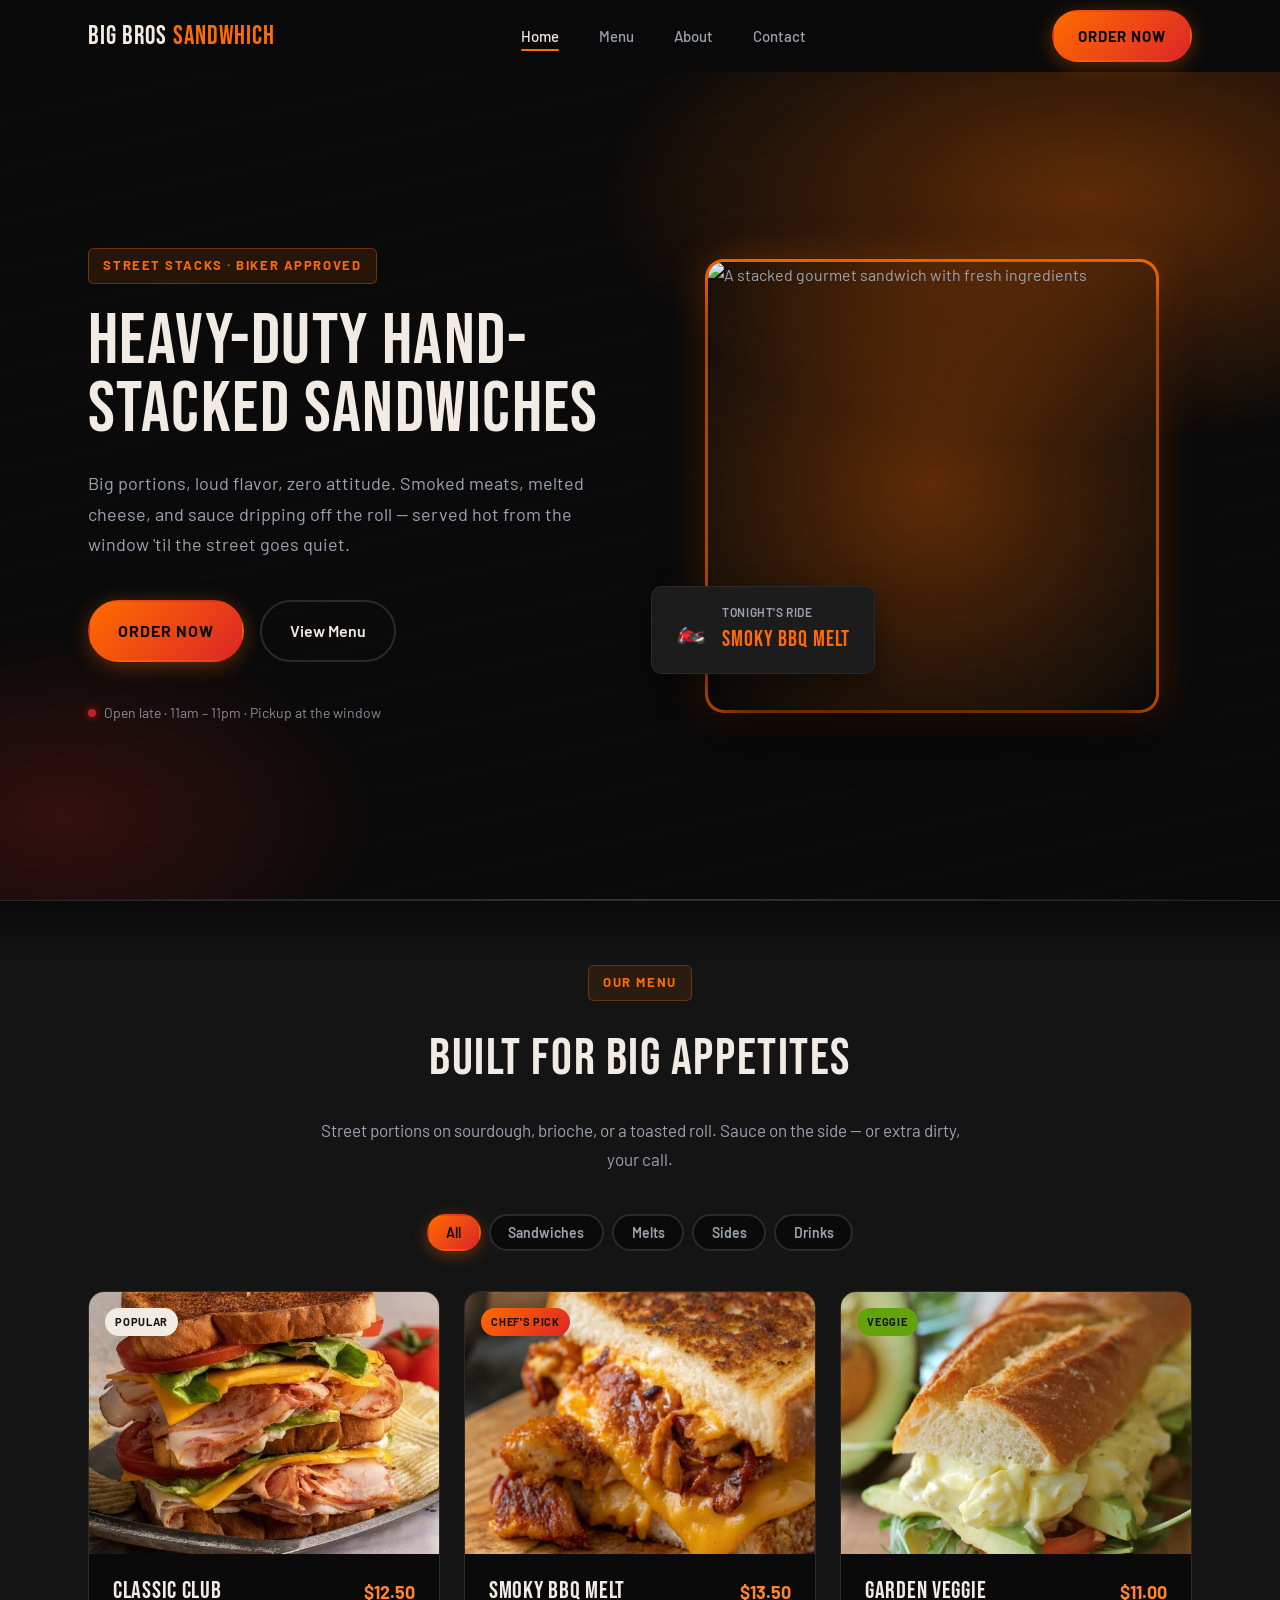
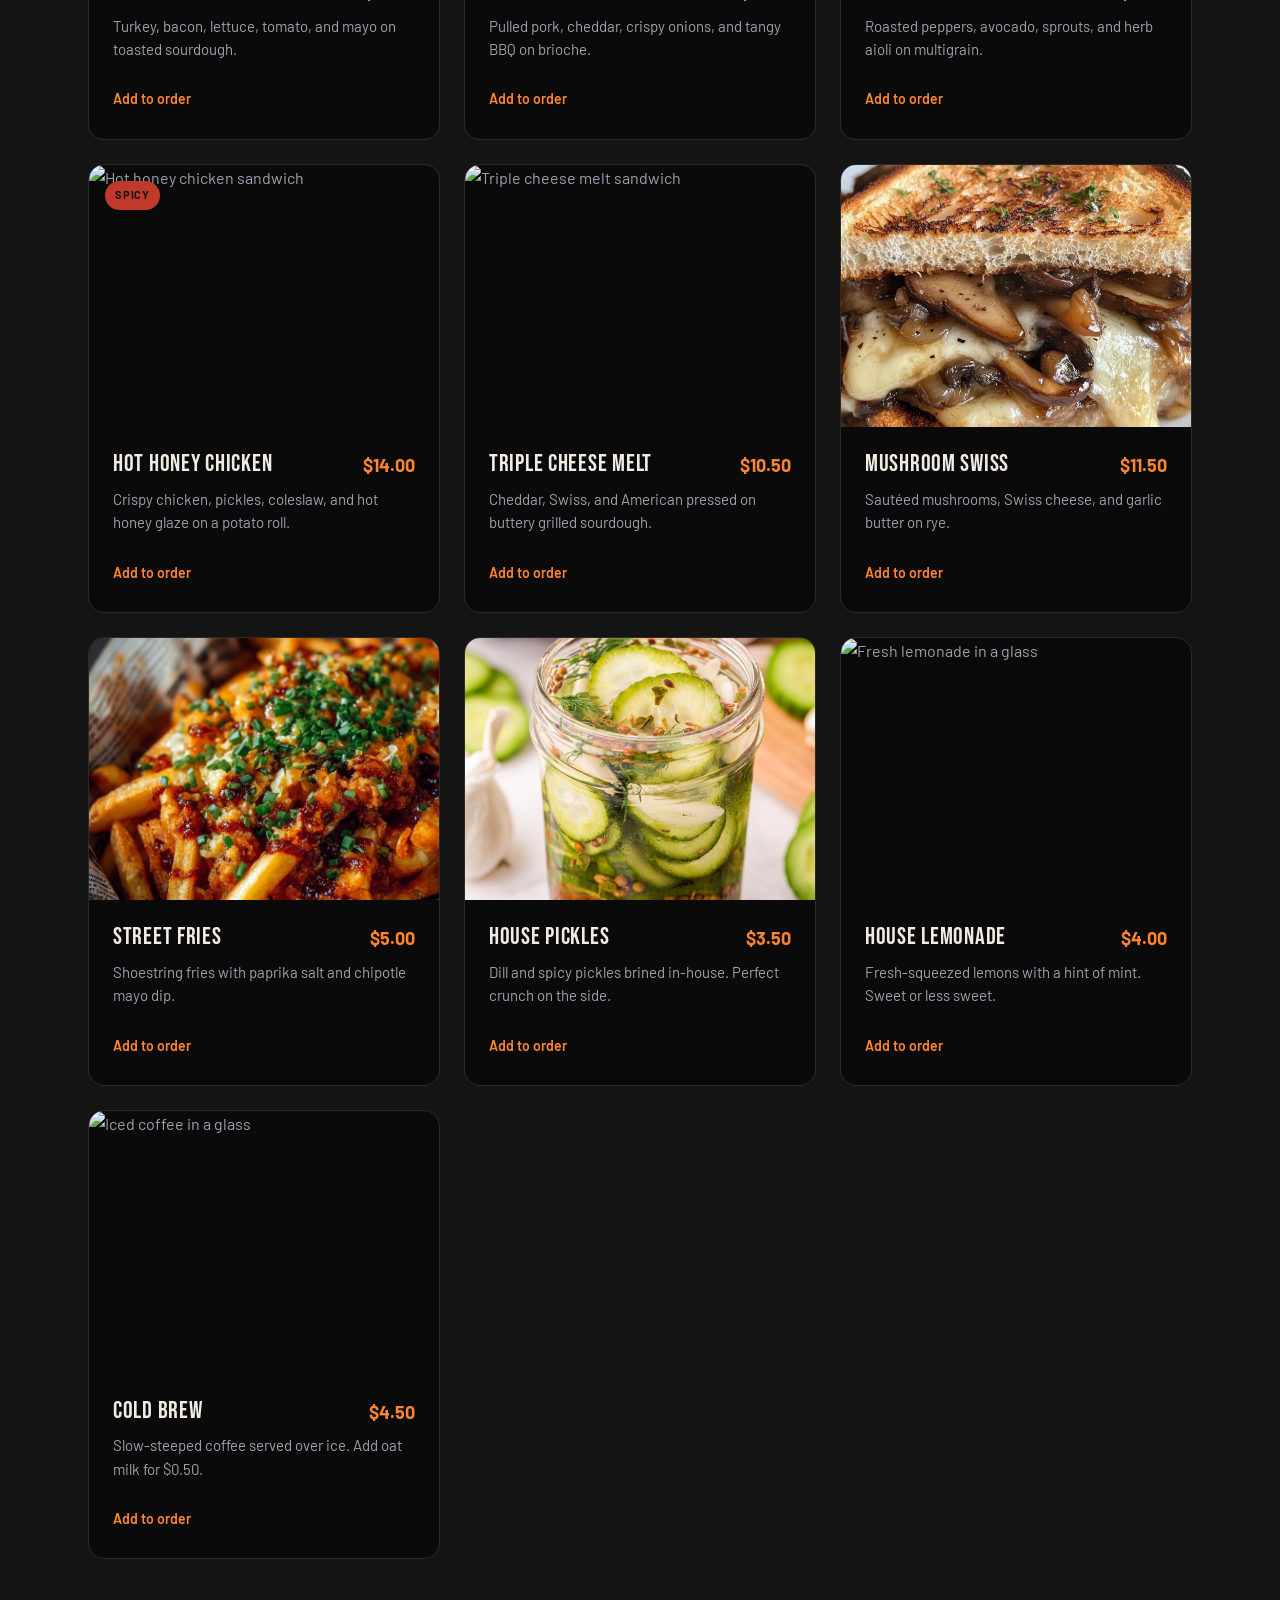
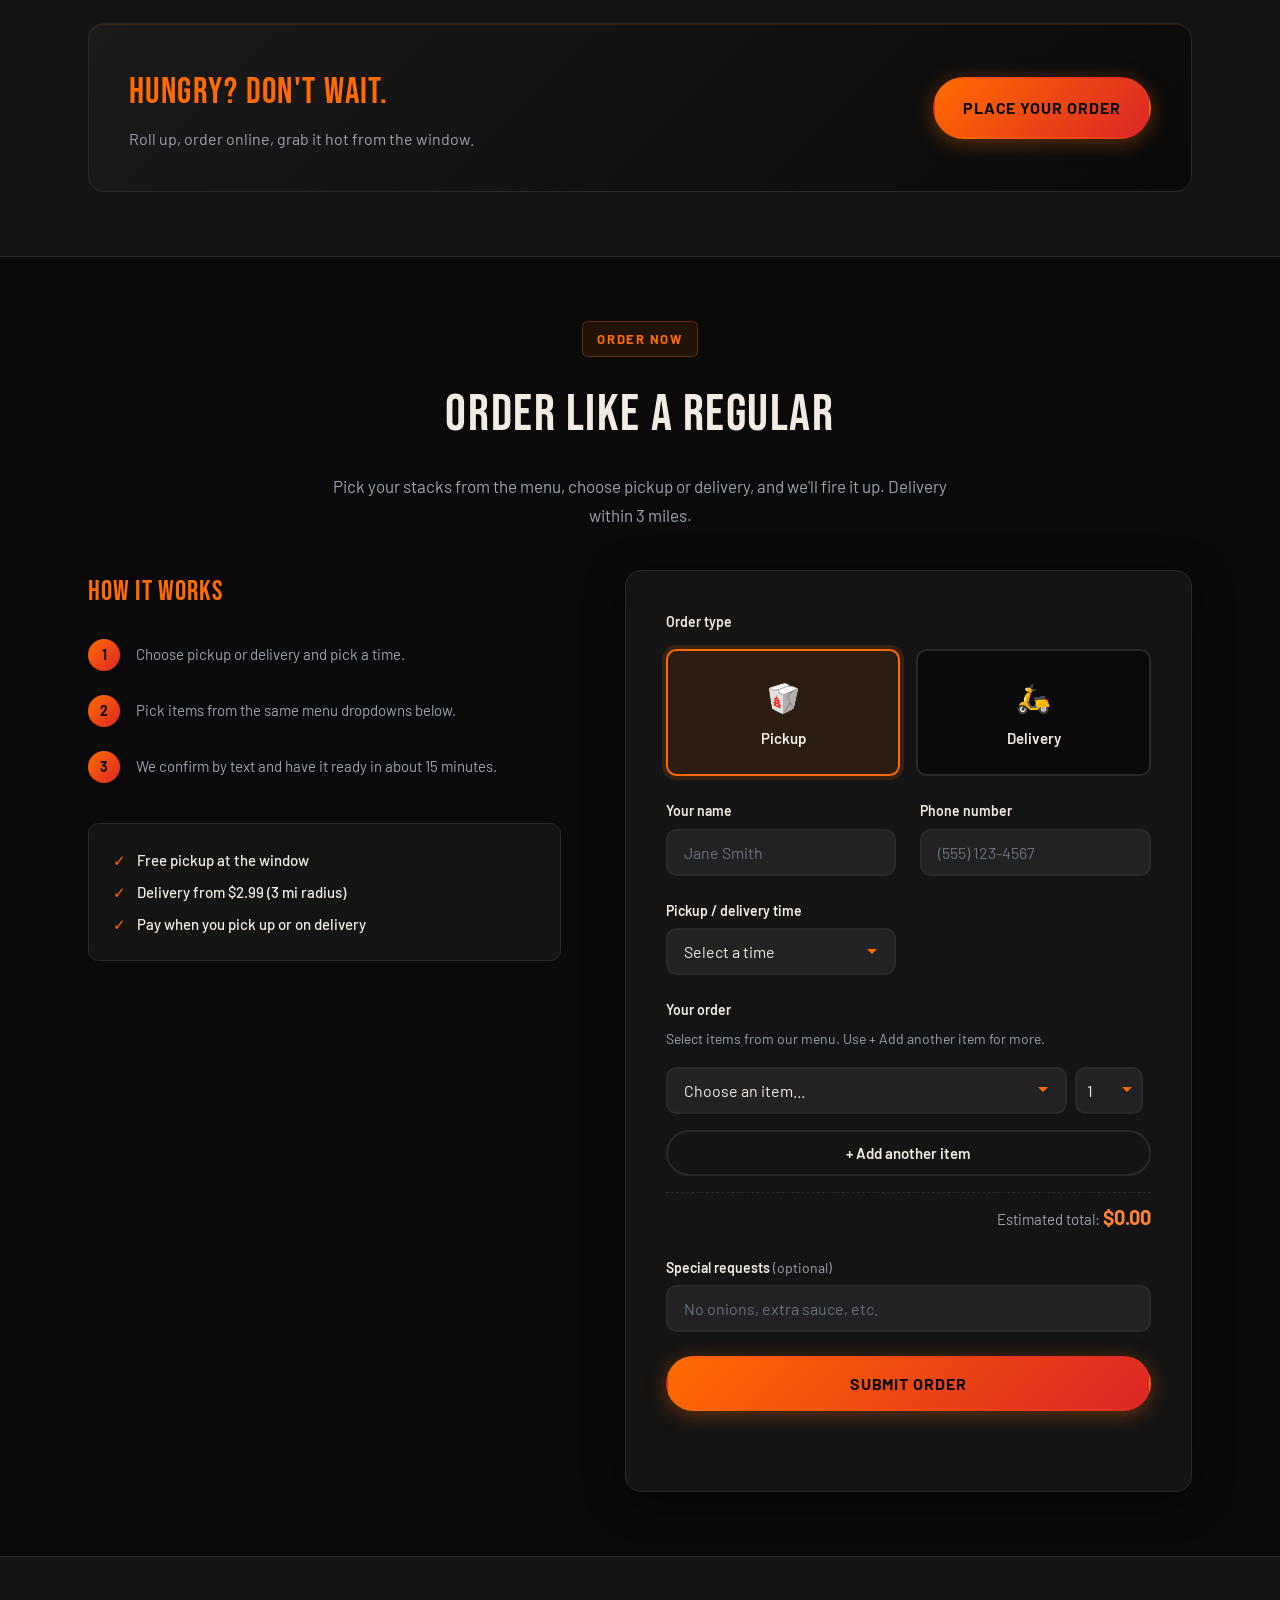
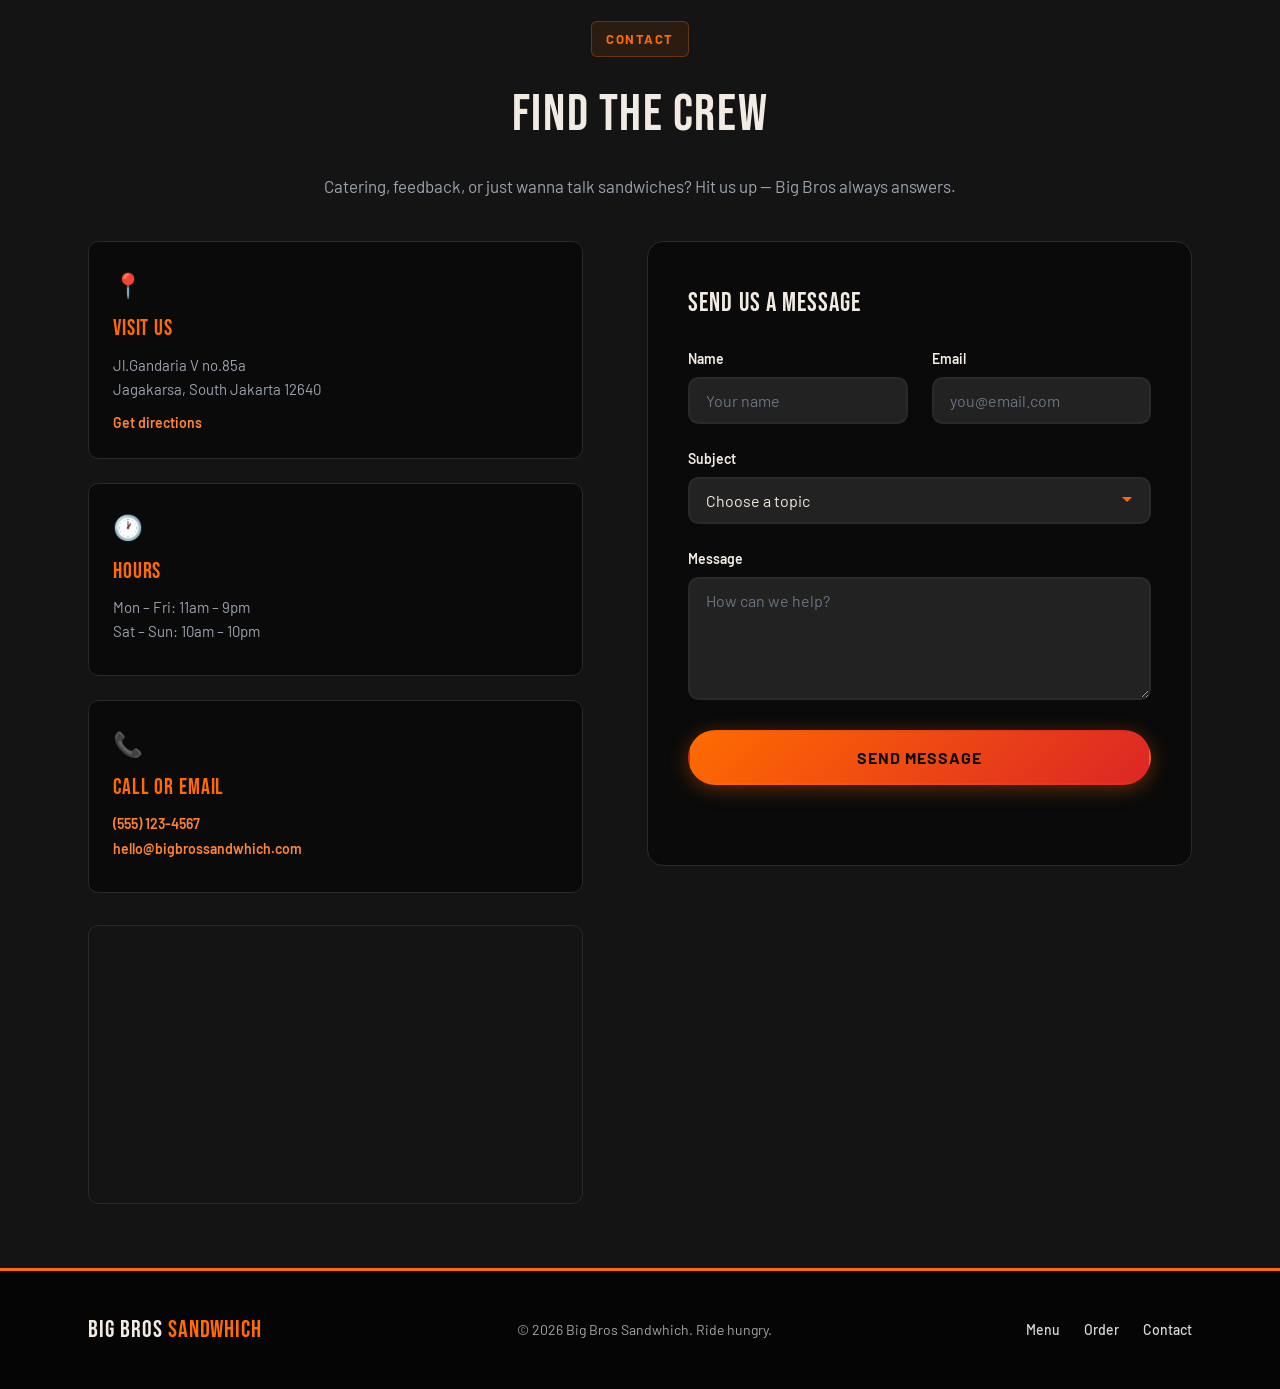
==== commit 0c18ead5: "added form from formspree" ====
--- a/index.html
+++ b/index.html
@@ -430,8 +430,11 @@
             </ul>
           </div>
 
-          <!-- Right: order form — edit field labels in HTML -->
-          <form class="order__form form" id="order-form" novalidate>
+          <!-- Right: order form — submits to Formspree (see formspree-config.js) -->
+          <form class="order__form form" id="order-form" method="POST" novalidate>
+            <input type="hidden" name="_subject" value="New order — Big Bros Sandwhich">
+            <input type="hidden" name="order_summary" id="order-summary-field" value="">
+            <input type="hidden" name="estimated_total" id="order-total-field" value="">
             <fieldset class="order__type">
               <legend class="form__legend">Order type</legend>
               <div class="order__type-options">
@@ -489,10 +492,10 @@
               <div class="order__items" id="order-items-list" aria-labelledby="order-items-label">
                 <!-- First row (more rows added with the button below) -->
                 <div class="order__item-row">
-                  <select class="form__input form__select order__item-select" name="menu-item[]" required aria-label="Menu item">
+                  <select class="form__input form__select order__item-select" aria-label="Menu item" data-order-item-select required>
                     <option value="">Choose an item...</option>
                   </select>
-                  <select class="form__input form__select order__item-qty" name="menu-qty[]" aria-label="Quantity">
+                  <select class="form__input form__select order__item-qty" aria-label="Quantity" data-order-qty-select>
                     <option value="1">1</option>
                     <option value="2">2</option>
                     <option value="3">3</option>
@@ -545,8 +548,8 @@
               <span class="contact__icon" aria-hidden="true">📍</span>
               <h3 class="contact__card-title">Visit us</h3>
               <p class="contact__card-text">
-                142 Market Street<br>
-                Downtown, Your City 10001
+                Jl.Gandaria V no.85a <br>
+                Jagakarsa, South Jakarta 12640
               </p>
               <a href="https://maps.google.com" class="contact__link" target="_blank" rel="noopener noreferrer">
                 Get directions
@@ -575,7 +578,7 @@
             <div class="contact__map">
               <iframe
                 title="Big Bros Sandwhich location on map"
-                src="https://www.google.com/maps/embed?pb=!1m18!1m12!1m3!1d3022.9663095343!2d-74.004258!3d40.740162!2m3!1f0!2f0!3f0!3m2!1i1024!2i768!4f13.1!3m3!1m2!1s0x0%3A0x0!2zNDDCsDQ0JzI0LjYiTiA3NMKwMDAnMTUuMyJX!5e0!3m2!1sen!2sus!4v1"
+                src="https://www.google.com/maps/embed?pb=!1m18!1m12!1m3!1d15864.636497362004!2d106.77041183567181!3d-6.24274944778061!2m3!1f0!2f0!3f0!3m2!1i1024!2i768!4f13.1!3m3!1m2!1s0x2e69f11418cf7ac5%3A0xfecdd9adea10428b!2sJl.%20Gandaria%20V%2C%20RT.9%2FRW.1%2C%20Kramat%20Pela%2C%20Kec.%20Kby.%20Baru%2C%20Kota%20Jakarta%20Selatan%2C%20Daerah%20Khusus%20Ibukota%20Jakarta%2012130!5e0!3m2!1sen!2sid!4v1779598049904!5m2!1sen!2sid" width="600" height="450" style="border:0;" allowfullscreen="" loading="lazy" referrerpolicy="no-referrer-when-downgrade"
                 width="600"
                 height="280"
                 style="border:0;"
@@ -586,8 +589,9 @@
             </div>
           </div>
 
-          <!-- Contact form -->
-          <form class="contact__form form" id="contact-form" novalidate>
+          <!-- Contact form — submits to Formspree (see formspree-config.js) -->
+          <form class="contact__form form" id="contact-form" method="POST" novalidate>
+            <input type="hidden" name="_subject" value="New message — Big Bros Sandwhich">
             <h3 class="contact__form-title">Send us a message</h3>
 
             <div class="form__row">
@@ -646,6 +650,7 @@
     </div>
   </footer>
 
+  <script src="formspree-config.js"></script>
   <script src="script.js"></script>
 </body>
 </html>
--- a/style.css
+++ b/style.css
@@ -179,6 +179,12 @@
   width: 100%;
 }
 
+.btn:disabled {
+  opacity: 0.65;
+  cursor: not-allowed;
+  transform: none;
+}
+
 /* ============================================
    NAVBAR
    ============================================ */
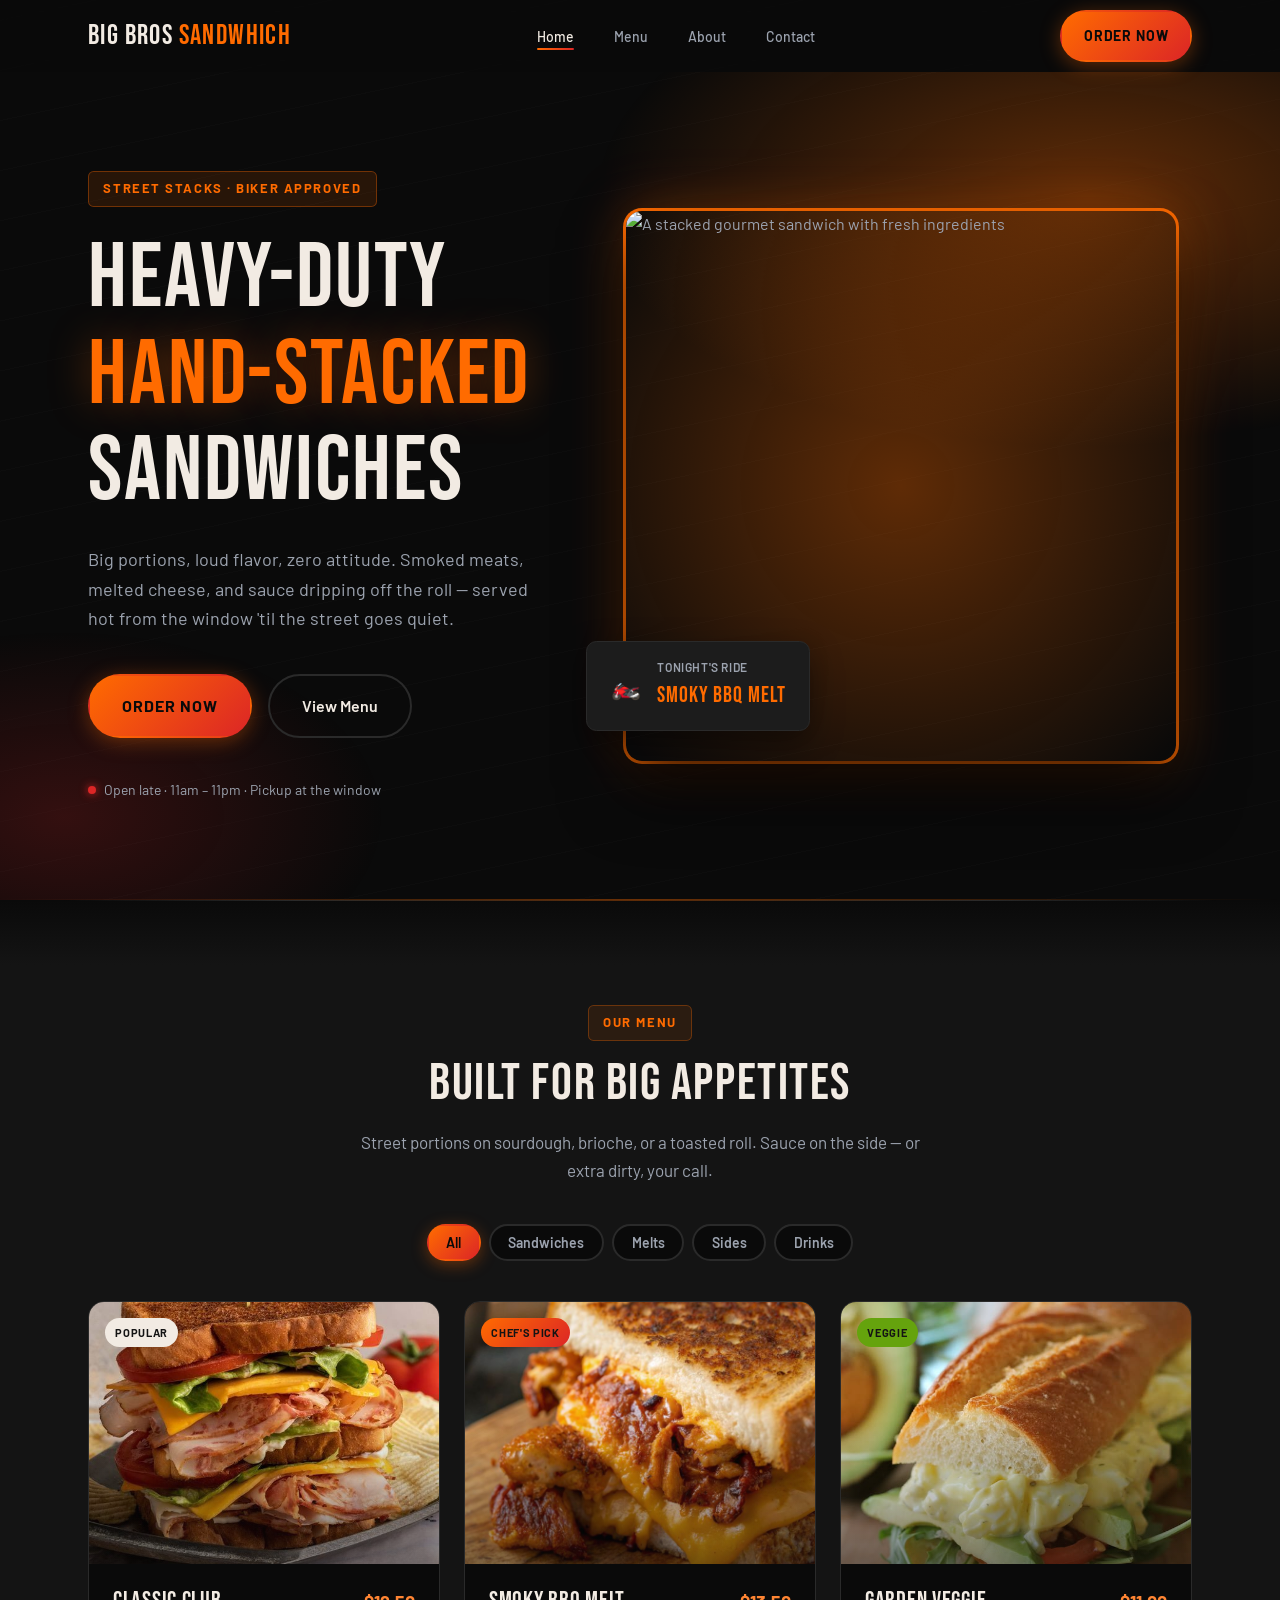
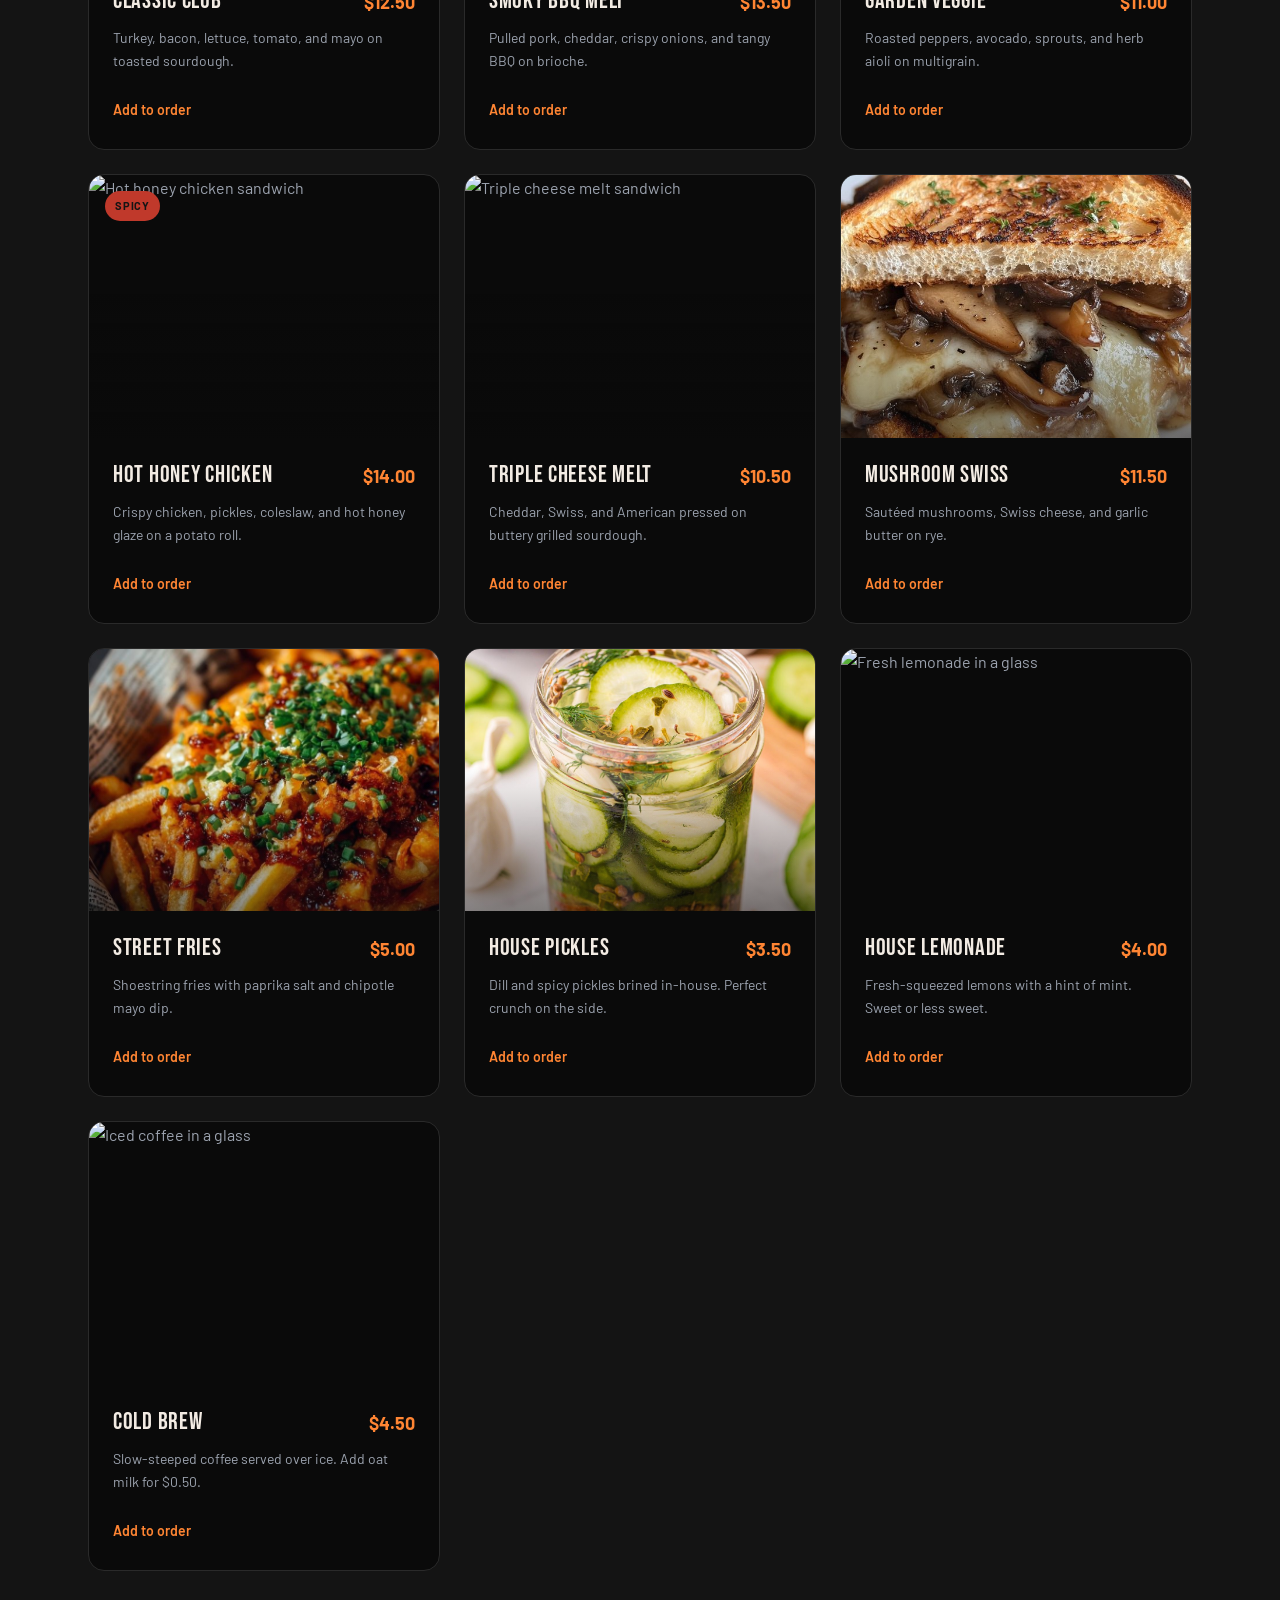
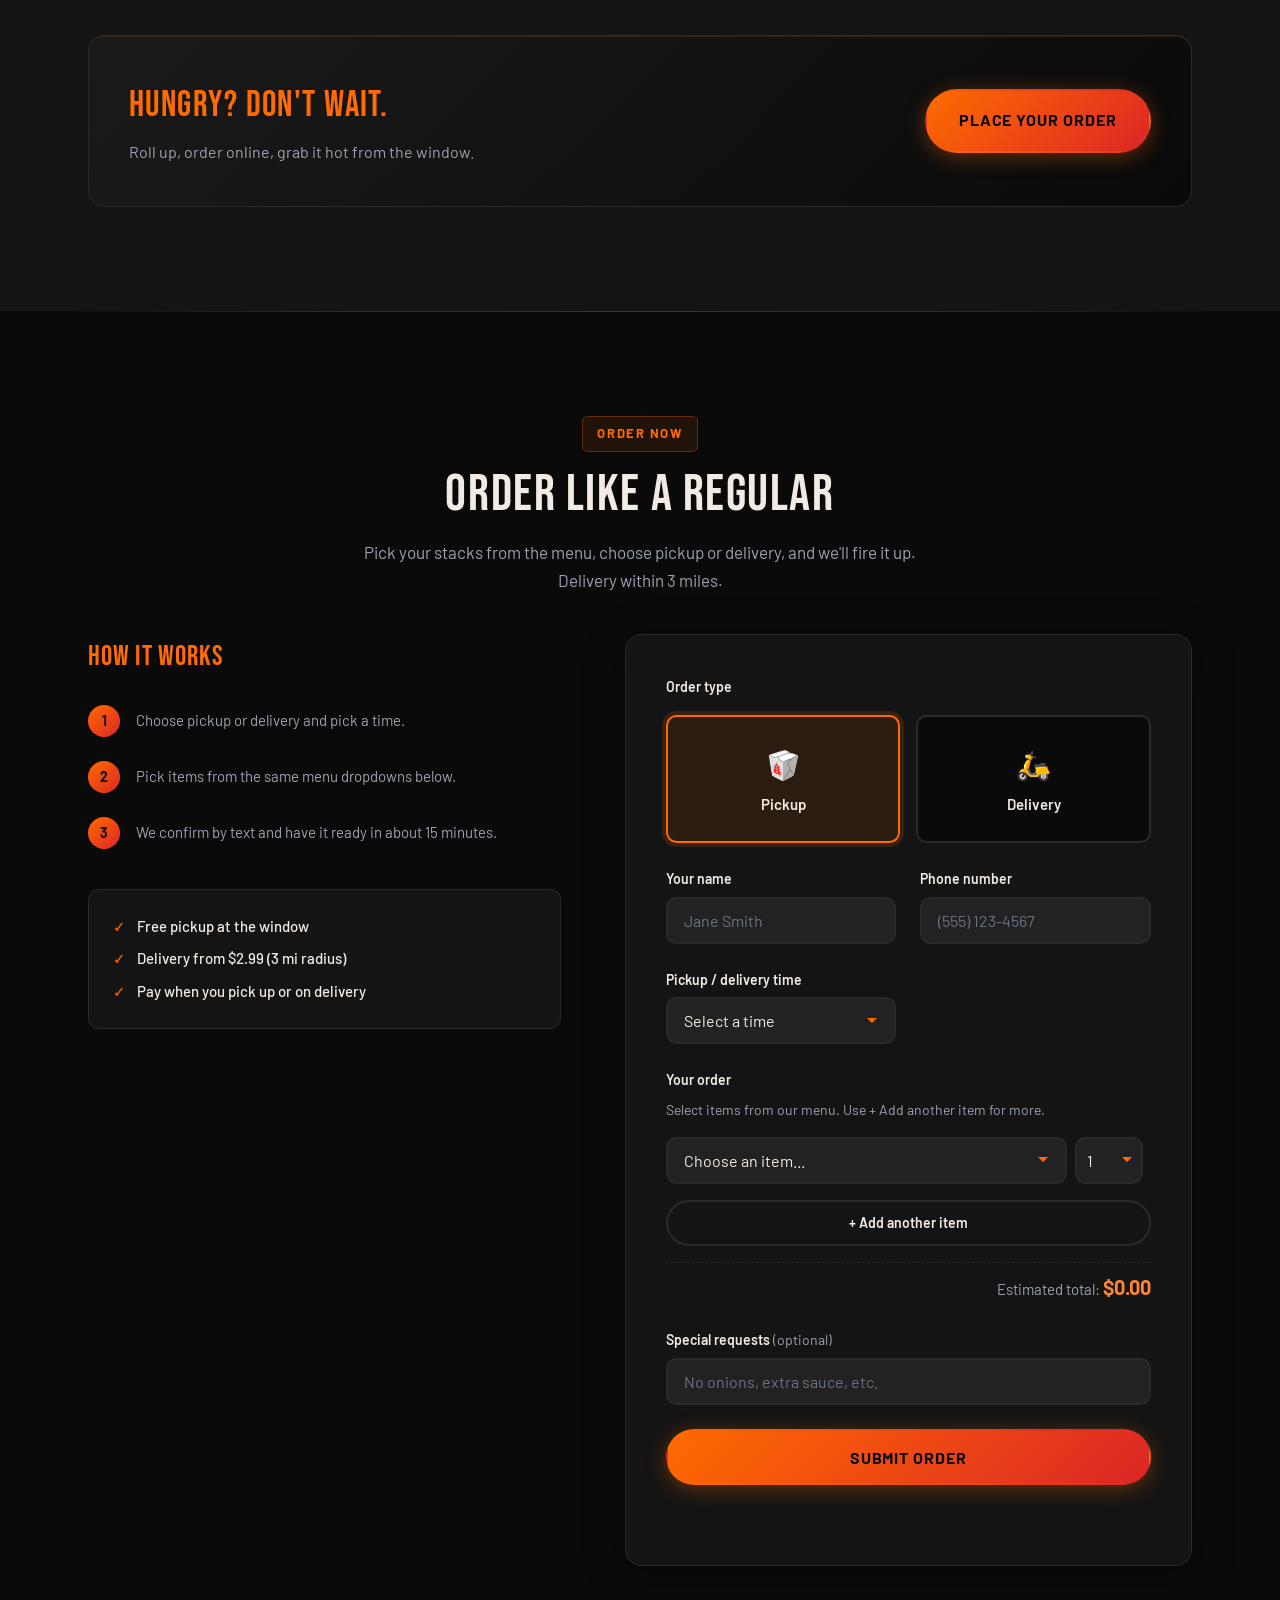
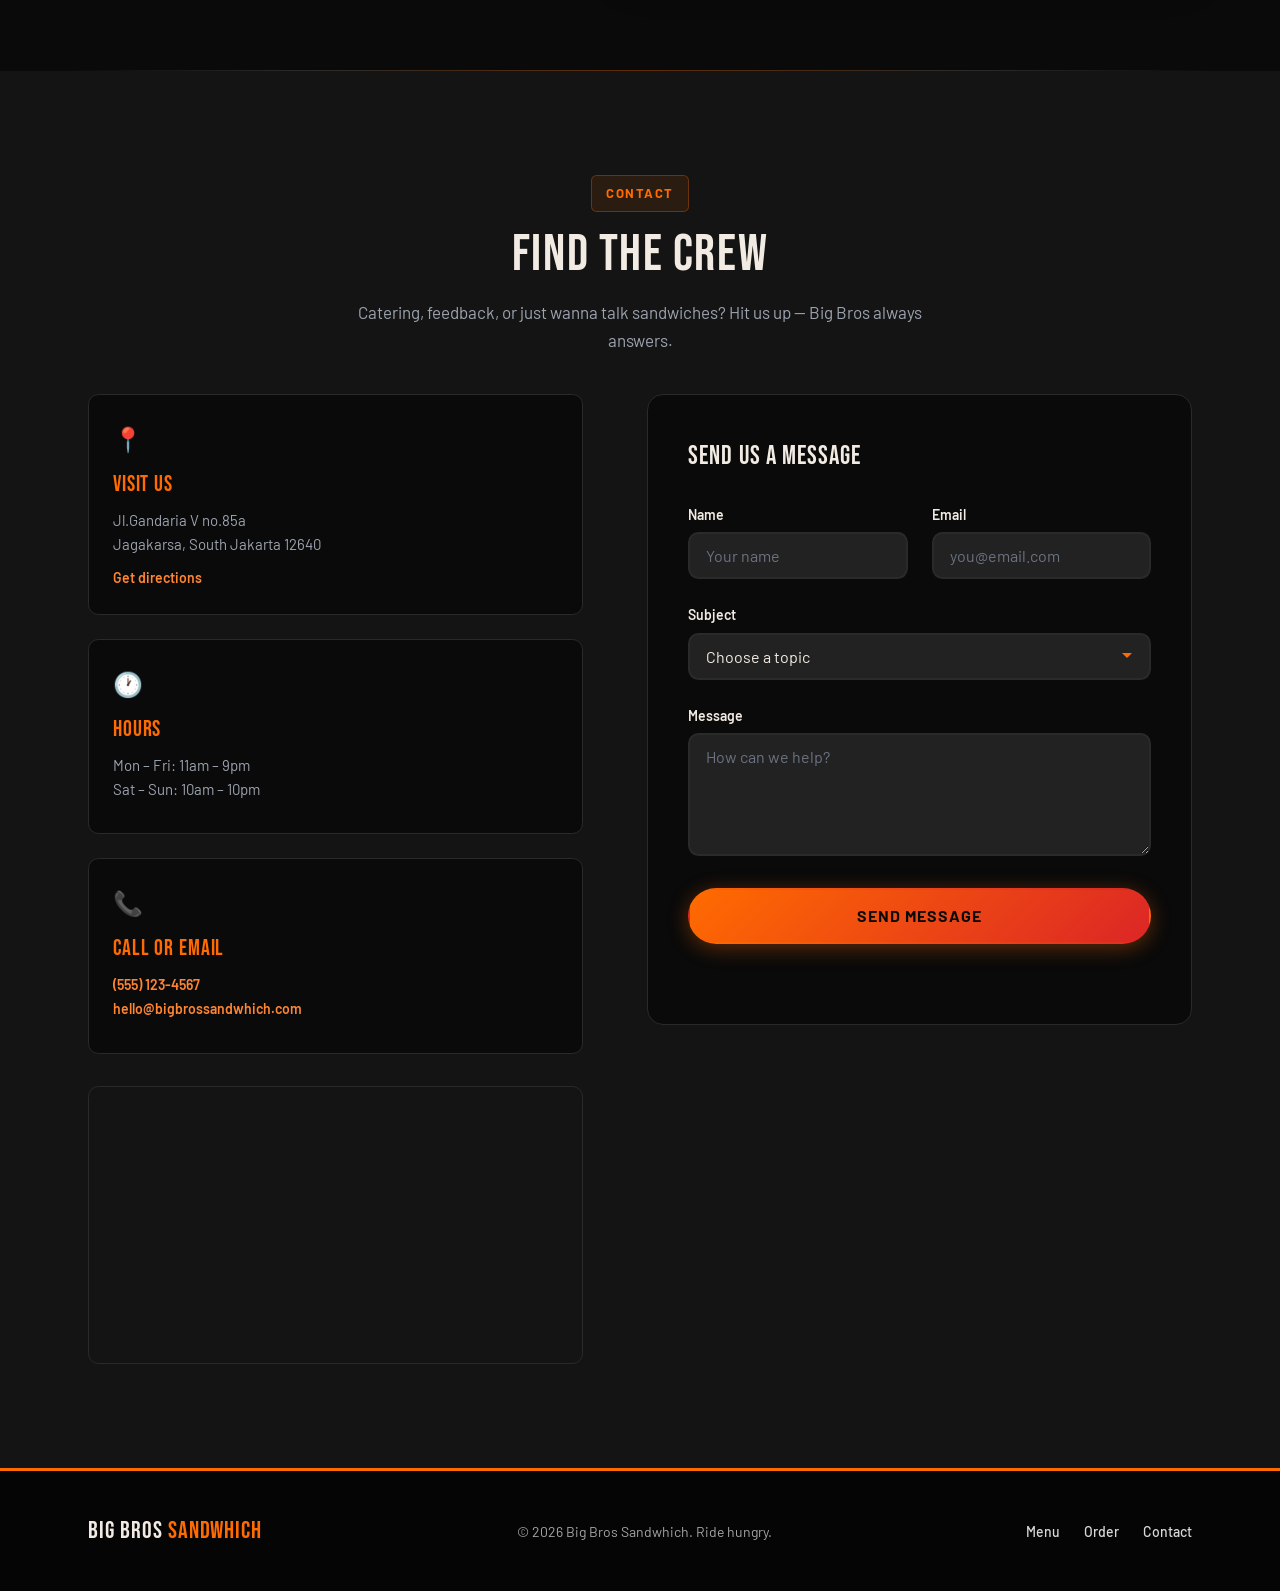
==== commit 548b8149: "improved UI and added menu section" ====
--- a/index.html
+++ b/index.html
@@ -61,6 +61,8 @@
       </button>
 
     </nav>
+    <!-- Mobile menu backdrop — fades in behind drawer -->
+    <div class="nav__backdrop" id="nav-backdrop" aria-hidden="true"></div>
   </header>
 
   <main>
@@ -70,29 +72,32 @@
 
         <!-- Left column: text content -->
         <div class="hero__content">
-          <p class="hero__badge">Street stacks · Biker approved</p>
-
-          <h1 class="hero__title">Heavy-Duty Hand-Stacked Sandwiches</h1>
-
-          <p class="hero__description">
+          <p class="hero__badge reveal">Street stacks · Biker approved</p>
+
+          <h1 class="hero__title reveal reveal--delay-1">
+            <span class="hero__title-line">Heavy-Duty</span>
+            <span class="hero__title-line hero__title-line--accent">Hand-Stacked</span>
+            <span class="hero__title-line">Sandwiches</span>
+          </h1>
+
+          <p class="hero__description reveal reveal--delay-2">
             Big portions, loud flavor, zero attitude. Smoked meats, melted cheese, and
             sauce dripping off the roll — served hot from the window 'til the street goes quiet.
           </p>
 
-          <div class="hero__buttons">
+          <div class="hero__buttons reveal reveal--delay-3">
             <a href="#order" class="btn btn--primary btn--lg">Order Now</a>
             <a href="#menu" class="btn btn--outline btn--lg">View Menu</a>
           </div>
 
-          <!-- Optional trust line — easy to remove if not needed -->
-          <p class="hero__note">
+          <p class="hero__note reveal reveal--delay-4">
             <span class="hero__note-dot" aria-hidden="true"></span>
             Open late · 11am – 11pm · Pickup at the window
           </p>
         </div>
 
         <!-- Right column: hero image -->
-        <div class="hero__visual">
+        <div class="hero__visual reveal reveal--delay-2">
           <div class="hero__image-wrapper">
             <!--
               Replace src with your own image path, e.g. images/hero-sandwich.jpg
@@ -122,12 +127,14 @@
       </div>
     </section>
 
+    <div class="section-divider" aria-hidden="true"></div>
+
     <!-- ========== MENU SECTION ========== -->
     <section class="menu" id="menu" aria-labelledby="menu-title">
       <div class="container">
 
         <!-- Section heading — reuse this pattern for About & Contact later -->
-        <header class="section-header">
+        <header class="section-header reveal">
           <p class="section-header__badge">Our Menu</p>
           <h2 class="section-header__title" id="menu-title">Built for Big Appetites</h2>
           <p class="section-header__text">
@@ -390,11 +397,13 @@
       </div>
     </section>
 
+    <div class="section-divider" aria-hidden="true"></div>
+
     <!-- ========== ORDER NOW SECTION ========== -->
     <section class="order" id="order" aria-labelledby="order-title">
       <div class="container">
 
-        <header class="section-header">
+        <header class="section-header reveal">
           <p class="section-header__badge">Order Now</p>
           <h2 class="section-header__title" id="order-title">Order Like a Regular</h2>
           <p class="section-header__text">
@@ -528,11 +537,13 @@
       </div>
     </section>
 
+    <div class="section-divider" aria-hidden="true"></div>
+
     <!-- ========== CONTACT SECTION ========== -->
     <section class="contact" id="contact" aria-labelledby="contact-title">
       <div class="container">
 
-        <header class="section-header">
+        <header class="section-header reveal">
           <p class="section-header__badge">Contact</p>
           <h2 class="section-header__title" id="contact-title">Find the Crew</h2>
           <p class="section-header__text">
--- a/style.css
+++ b/style.css
@@ -47,9 +47,27 @@
   --radius-lg: 1rem;
   --radius-full: 9999px;
 
-  /* Transitions */
+  /* Transitions & motion */
   --transition-fast: 0.2s ease;
   --transition-smooth: 0.35s cubic-bezier(0.4, 0, 0.2, 1);
+  --ease-premium: cubic-bezier(0.22, 1, 0.36, 1);
+  --transition-premium: 0.55s var(--ease-premium);
+
+  /* Typography scale — consistent sizes sitewide */
+  --text-xs: 0.8125rem;
+  --text-sm: 0.875rem;
+  --text-base: 1rem;
+  --text-md: 1.0625rem;
+  --text-lg: 1.125rem;
+  --text-xl: 1.25rem;
+  --text-2xl: clamp(2.25rem, 4.5vw, 3.25rem);
+  --text-hero: clamp(3.25rem, 7.5vw, 5.75rem);
+  --leading-tight: 1.05;
+  --leading-body: 1.65;
+  --tracking-wide: 0.08em;
+
+  /* Section rhythm — equal vertical spacing between blocks */
+  --section-py: clamp(4.5rem, 9vw, 6.5rem);
 }
 
 /* ---------- Reset & base ---------- */
@@ -67,11 +85,12 @@
 
 body {
   font-family: var(--font-body);
-  font-size: 1rem;
-  line-height: 1.6;
+  font-size: var(--text-base);
+  line-height: var(--leading-body);
   color: var(--color-brown-soft);
   background-color: var(--color-bg);
   -webkit-font-smoothing: antialiased;
+  text-rendering: optimizeLegibility;
 }
 
 /* Subtle diagonal stripe texture — street / garage vibe */
@@ -118,7 +137,55 @@
   width: 100%;
   max-width: var(--container-width);
   margin-inline: auto;
-  padding-inline: var(--space-md);
+  padding-inline: clamp(1rem, 4vw, var(--space-md));
+}
+
+/* ============================================
+   SCROLL REVEAL — subtle entrance animations
+   (class toggled by script.js when elements enter view)
+   ============================================ */
+.reveal {
+  opacity: 0;
+  transform: translateY(28px);
+  transition:
+    opacity 0.75s var(--ease-premium),
+    transform 0.75s var(--ease-premium);
+}
+
+.reveal.is-visible {
+  opacity: 1;
+  transform: translateY(0);
+}
+
+.reveal--delay-1 { transition-delay: 0.08s; }
+.reveal--delay-2 { transition-delay: 0.16s; }
+.reveal--delay-3 { transition-delay: 0.24s; }
+.reveal--delay-4 { transition-delay: 0.32s; }
+
+@media (prefers-reduced-motion: reduce) {
+  html { scroll-behavior: auto; }
+
+  .reveal,
+  .reveal.is-visible {
+    opacity: 1;
+    transform: none;
+    transition: none;
+  }
+}
+
+/* Shared section divider — premium separation between blocks */
+.section-divider {
+  height: 1px;
+  max-width: var(--container-width);
+  margin-inline: auto;
+  background: linear-gradient(
+    90deg,
+    transparent,
+    var(--color-cream-dark) 20%,
+    rgba(255, 107, 0, 0.35) 50%,
+    var(--color-cream-dark) 80%,
+    transparent
+  );
 }
 
 /* ---------- Buttons ---------- */
@@ -127,19 +194,23 @@
   align-items: center;
   justify-content: center;
   gap: var(--space-xs);
-  padding: 0.75rem 1.5rem;
+  padding: 0.8rem 1.6rem;
   font-family: var(--font-body);
-  font-size: 0.9375rem;
+  font-size: var(--text-sm);
   font-weight: 600;
   border-radius: var(--radius-full);
   border: 2px solid transparent;
   cursor: pointer;
   transition:
-    background-color var(--transition-fast),
-    color var(--transition-fast),
-    border-color var(--transition-fast),
-    transform var(--transition-fast),
-    box-shadow var(--transition-fast);
+    background-color var(--transition-smooth),
+    color var(--transition-smooth),
+    border-color var(--transition-smooth),
+    transform var(--transition-smooth),
+    box-shadow var(--transition-smooth);
+}
+
+.btn:active {
+  transform: translateY(0) scale(0.98);
 }
 
 .btn--primary {
@@ -152,8 +223,8 @@
 }
 
 .btn--primary:hover {
-  transform: translateY(-2px);
-  box-shadow: 0 8px 28px var(--color-glow-orange);
+  transform: translateY(-3px);
+  box-shadow: 0 12px 32px var(--color-glow-orange);
 }
 
 .btn--outline {
@@ -166,13 +237,13 @@
   border-color: var(--color-amber);
   color: var(--color-amber);
   background: rgba(255, 107, 0, 0.08);
-  transform: translateY(-2px);
-  box-shadow: 0 4px 16px var(--color-shadow);
+  transform: translateY(-3px);
+  box-shadow: 0 6px 20px var(--color-shadow);
 }
 
 .btn--lg {
-  padding: 1rem 1.75rem;
-  font-size: 1rem;
+  padding: 1.05rem 2rem;
+  font-size: var(--text-base);
 }
 
 .btn--full {
@@ -193,19 +264,44 @@
   top: 0;
   z-index: 100;
   height: var(--header-height);
-  background: rgba(10, 10, 10, 0.88);
-  backdrop-filter: blur(14px);
-  -webkit-backdrop-filter: blur(14px);
+  background: rgba(10, 10, 10, 0.72);
+  backdrop-filter: blur(16px) saturate(1.2);
+  -webkit-backdrop-filter: blur(16px) saturate(1.2);
   border-bottom: 1px solid transparent;
   transition:
+    background var(--transition-smooth),
     border-color var(--transition-smooth),
     box-shadow var(--transition-smooth);
 }
 
-/* Added when user scrolls — class toggled in script.js */
+/* Stronger glass effect after scrolling — toggled in script.js */
 .header--scrolled {
-  border-bottom-color: var(--color-cream-dark);
-  box-shadow: 0 4px 32px var(--color-shadow);
+  background: rgba(10, 10, 10, 0.92);
+  border-bottom-color: rgba(255, 107, 0, 0.15);
+  box-shadow:
+    0 4px 24px var(--color-shadow),
+    0 1px 0 rgba(255, 107, 0, 0.08);
+}
+
+/* Mobile menu dim overlay */
+.nav__backdrop {
+  position: fixed;
+  inset: 0;
+  top: var(--header-height);
+  background: rgba(0, 0, 0, 0.55);
+  backdrop-filter: blur(4px);
+  -webkit-backdrop-filter: blur(4px);
+  opacity: 0;
+  visibility: hidden;
+  transition:
+    opacity var(--transition-smooth),
+    visibility var(--transition-smooth);
+  z-index: 90;
+}
+
+.nav__backdrop--visible {
+  opacity: 1;
+  visibility: visible;
 }
 
 .nav {
@@ -218,13 +314,18 @@
 
 .nav__logo {
   font-family: var(--font-display);
-  font-size: 1.65rem;
+  font-size: 1.75rem;
   font-weight: 400;
   color: var(--color-brown);
-  letter-spacing: 0.04em;
+  letter-spacing: 0.05em;
   text-transform: uppercase;
   flex-shrink: 0;
   line-height: 1;
+  transition: opacity var(--transition-fast);
+}
+
+.nav__logo:hover {
+  opacity: 0.88;
 }
 
 .nav__logo span {
@@ -238,27 +339,33 @@
 }
 
 .nav__link {
-  font-size: 0.9375rem;
+  font-size: var(--text-sm);
   font-weight: 500;
   color: var(--color-brown-soft);
   position: relative;
-  padding: 0.25rem 0;
-  transition: color var(--transition-fast);
+  padding: 0.35rem 0;
+  transition:
+    color var(--transition-smooth),
+    transform var(--transition-smooth);
 }
 
 .nav__link::after {
   content: "";
   position: absolute;
   left: 0;
-  bottom: -2px;
+  bottom: 0;
   width: 0;
   height: 2px;
-  background: var(--color-amber);
+  background: linear-gradient(90deg, var(--color-amber), var(--color-terracotta));
   border-radius: var(--radius-full);
-  transition: width var(--transition-smooth);
-}
-
-.nav__link:hover,
+  transition: width var(--transition-premium);
+}
+
+.nav__link:hover {
+  color: var(--color-brown);
+  transform: translateY(-1px);
+}
+
 .nav__link--active {
   color: var(--color-brown);
 }
@@ -270,6 +377,7 @@
 
 .nav__order-btn {
   flex-shrink: 0;
+  padding-inline: 1.35rem;
 }
 
 /* Hidden on desktop — shown inside mobile drawer */
@@ -285,17 +393,26 @@
   flex-direction: column;
   justify-content: center;
   gap: 5px;
-  width: 2.5rem;
-  height: 2.5rem;
+  width: 2.75rem;
+  height: 2.75rem;
   padding: 0.5rem;
   background: var(--color-surface);
   border: 1px solid var(--color-cream-dark);
-  border-radius: var(--radius-sm);
+  border-radius: var(--radius-md);
   cursor: pointer;
-  transition: border-color var(--transition-fast);
+  transition:
+    border-color var(--transition-smooth),
+    background var(--transition-smooth),
+    transform var(--transition-fast);
+  z-index: 101;
 }
 
 .nav__toggle:hover {
+  border-color: var(--color-amber);
+  background: rgba(255, 107, 0, 0.06);
+}
+
+.nav__toggle--active {
   border-color: var(--color-amber);
 }
 
@@ -361,9 +478,10 @@
 
 .hero__container {
   display: grid;
-  grid-template-columns: 1fr 1fr;
+  /* Image column slightly wider for visual dominance */
+  grid-template-columns: 0.88fr 1.12fr;
   align-items: center;
-  gap: var(--space-xl);
+  gap: clamp(2rem, 5vw, var(--space-xl));
   position: relative;
   z-index: 1;
 }
@@ -384,19 +502,28 @@
 
 .hero__title {
   font-family: var(--font-display);
-  font-size: clamp(3rem, 6vw, 4.5rem);
+  font-size: var(--text-hero);
   font-weight: 400;
-  line-height: 0.95;
+  line-height: var(--leading-tight);
   color: var(--color-brown);
   letter-spacing: 0.02em;
   text-transform: uppercase;
   margin-bottom: var(--space-md);
 }
 
+.hero__title-line {
+  display: block;
+}
+
+.hero__title-line--accent {
+  color: var(--color-amber);
+  text-shadow: 0 0 40px var(--color-glow-orange);
+}
+
 .hero__description {
-  font-size: 1.125rem;
-  line-height: 1.7;
-  max-width: 32rem;
+  font-size: var(--text-lg);
+  line-height: var(--leading-body);
+  max-width: 34rem;
   margin-bottom: var(--space-lg);
   color: var(--color-brown-soft);
 }
@@ -437,29 +564,41 @@
   display: flex;
   justify-content: center;
   align-items: center;
+  padding: var(--space-sm);
 }
 
 .hero__image-wrapper {
   position: relative;
-  width: min(100%, 28rem);
+  width: min(100%, 36rem);
   aspect-ratio: 1;
   border-radius: var(--radius-lg);
   overflow: hidden;
   box-shadow:
-    0 24px 48px var(--color-shadow-strong),
+    0 32px 64px var(--color-shadow-strong),
     0 0 0 3px var(--color-amber),
-    0 0 40px var(--color-glow-orange);
-  transition: transform var(--transition-smooth);
+    0 0 56px var(--color-glow-orange);
+  transition:
+    transform var(--transition-premium),
+    box-shadow var(--transition-premium);
 }
 
 .hero__image-wrapper:hover {
-  transform: scale(1.02) rotate(-1deg);
+  transform: scale(1.03) rotate(-1.5deg);
+  box-shadow:
+    0 40px 72px var(--color-shadow-strong),
+    0 0 0 3px var(--color-amber-dark),
+    0 0 72px var(--color-glow-orange);
 }
 
 .hero__image {
   width: 100%;
   height: 100%;
   object-fit: cover;
+  transition: transform var(--transition-premium);
+}
+
+.hero__image-wrapper:hover .hero__image {
+  transform: scale(1.05);
 }
 
 .hero__image-glow {
@@ -515,13 +654,6 @@
 /* ============================================
    SHARED SECTION HEADER (Menu, About, Contact)
    ============================================ */
-.section-header {
-  text-align: center;
-  max-width: 40rem;
-  margin-inline: auto;
-  margin-bottom: var(--space-lg);
-}
-
 .section-header__badge {
   display: inline-block;
   font-size: 0.8125rem;
@@ -536,31 +668,40 @@
   margin-bottom: var(--space-sm);
 }
 
+.section-header {
+  text-align: center;
+  max-width: 42rem;
+  margin-inline: auto;
+  margin-bottom: clamp(2rem, 4vw, var(--space-lg));
+}
+
 .section-header__title {
   font-family: var(--font-display);
-  font-size: clamp(2.25rem, 4.5vw, 3.25rem);
+  font-size: var(--text-2xl);
   font-weight: 400;
   color: var(--color-brown);
   letter-spacing: 0.03em;
   text-transform: uppercase;
   margin-bottom: var(--space-sm);
+  line-height: var(--leading-tight);
 }
 
 .section-header__text {
-  font-size: 1.0625rem;
-  line-height: 1.7;
+  font-size: var(--text-md);
+  line-height: var(--leading-body);
   color: var(--color-brown-soft);
+  max-width: 36rem;
+  margin-inline: auto;
 }
 
 /* ============================================
    MENU SECTION
    ============================================ */
 .menu {
-  padding-block: var(--space-xl);
+  padding-block: var(--section-py);
   background: var(--color-surface);
   position: relative;
   scroll-margin-top: calc(var(--header-height) + 1rem);
-  border-top: 1px solid var(--color-cream-dark);
 }
 
 /* Fade from hero into menu */
@@ -608,7 +749,8 @@
 
 .menu__filter:hover {
   color: var(--color-brown);
-  border-color: var(--color-cream-dark);
+  border-color: rgba(255, 107, 0, 0.4);
+  transform: translateY(-2px);
 }
 
 .menu__filter--active {
@@ -626,8 +768,8 @@
 /* Responsive card grid */
 .menu__grid {
   display: grid;
-  grid-template-columns: repeat(auto-fill, minmax(280px, 1fr));
-  gap: var(--space-md);
+  grid-template-columns: repeat(auto-fill, minmax(290px, 1fr));
+  gap: clamp(1.25rem, 3vw, var(--space-md));
   margin-bottom: var(--space-xl);
 }
 
@@ -636,20 +778,24 @@
   display: none;
 }
 
-/* Individual menu item card */
+/* Individual menu item card — polished hover lift */
 .menu-card {
   background: var(--color-bg);
   border-radius: var(--radius-lg);
   overflow: hidden;
   border: 1px solid var(--color-cream-dark);
   transition:
-    transform var(--transition-smooth),
-    box-shadow var(--transition-smooth);
+    transform var(--transition-premium),
+    box-shadow var(--transition-premium),
+    border-color var(--transition-smooth);
 }
 
 .menu-card:hover {
-  transform: translateY(-6px);
-  box-shadow: 0 16px 40px var(--color-shadow);
+  transform: translateY(-8px);
+  border-color: rgba(255, 107, 0, 0.35);
+  box-shadow:
+    0 20px 48px var(--color-shadow),
+    0 0 0 1px rgba(255, 107, 0, 0.12);
 }
 
 .menu-card__image-wrap {
@@ -658,15 +804,30 @@
   overflow: hidden;
 }
 
+/* Dark gradient overlay for depth on card images */
+.menu-card__image-wrap::after {
+  content: "";
+  position: absolute;
+  inset: 0;
+  background: linear-gradient(to top, rgba(10, 10, 10, 0.65) 0%, transparent 55%);
+  opacity: 0.75;
+  transition: opacity var(--transition-smooth);
+  pointer-events: none;
+}
+
+.menu-card:hover .menu-card__image-wrap::after {
+  opacity: 0.9;
+}
+
 .menu-card__image {
   width: 100%;
   height: 100%;
   object-fit: cover;
-  transition: transform var(--transition-smooth);
+  transition: transform 0.6s var(--ease-premium);
 }
 
 .menu-card:hover .menu-card__image {
-  transform: scale(1.06);
+  transform: scale(1.08);
 }
 
 .menu-card__tag {
@@ -725,27 +886,30 @@
 }
 
 .menu-card__desc {
-  font-size: 0.9375rem;
-  line-height: 1.55;
+  font-size: var(--text-sm);
+  line-height: var(--leading-body);
   color: var(--color-brown-soft);
   margin-bottom: var(--space-md);
 }
 
 .menu-card__btn {
-  display: inline-block;
-  font-size: 0.875rem;
+  display: inline-flex;
+  align-items: center;
+  font-size: var(--text-sm);
   font-weight: 600;
   color: var(--color-amber-dark);
   padding-bottom: 2px;
   border-bottom: 2px solid transparent;
   transition:
-    color var(--transition-fast),
-    border-color var(--transition-fast);
+    color var(--transition-smooth),
+    border-color var(--transition-smooth),
+    transform var(--transition-smooth);
 }
 
 .menu-card__btn:hover {
   color: var(--color-terracotta);
   border-bottom-color: var(--color-terracotta);
+  transform: translateX(4px);
 }
 
 /* Bottom order banner */
@@ -762,6 +926,16 @@
   border: 1px solid var(--color-cream-dark);
   box-shadow: inset 0 1px 0 rgba(255, 107, 0, 0.15);
   scroll-margin-top: calc(var(--header-height) + 1rem);
+  transition:
+    transform var(--transition-smooth),
+    box-shadow var(--transition-smooth);
+}
+
+.menu__cta:hover {
+  transform: translateY(-3px);
+  box-shadow:
+    inset 0 1px 0 rgba(255, 107, 0, 0.2),
+    0 16px 40px var(--color-shadow);
 }
 
 .menu__cta-title {
@@ -878,10 +1052,9 @@
    ORDER NOW SECTION
    ============================================ */
 .order {
-  padding-block: var(--space-xl);
+  padding-block: var(--section-py);
   background: var(--color-bg);
   scroll-margin-top: calc(var(--header-height) + 1rem);
-  border-top: 1px solid var(--color-cream-dark);
 }
 
 .order__layout {
@@ -1102,10 +1275,9 @@
    CONTACT SECTION
    ============================================ */
 .contact {
-  padding-block: var(--space-xl);
+  padding-block: var(--section-py);
   background: var(--color-surface);
   scroll-margin-top: calc(var(--header-height) + 1rem);
-  border-top: 1px solid var(--color-cream-dark);
 }
 
 .contact__layout {
@@ -1127,13 +1299,15 @@
   border-radius: var(--radius-md);
   padding: var(--space-md);
   transition:
-    transform var(--transition-fast),
-    box-shadow var(--transition-fast);
+    transform var(--transition-smooth),
+    box-shadow var(--transition-smooth),
+    border-color var(--transition-smooth);
 }
 
 .contact__card:hover {
-  transform: translateY(-3px);
-  box-shadow: 0 8px 24px var(--color-shadow);
+  transform: translateY(-4px);
+  border-color: rgba(255, 107, 0, 0.3);
+  box-shadow: 0 12px 28px var(--color-shadow);
 }
 
 .contact__icon {
@@ -1275,7 +1449,12 @@
   }
 
   .hero__visual {
-    order: -1; /* Image above text on tablet/mobile */
+    order: -1;
+    margin-bottom: var(--space-sm);
+  }
+
+  .hero__image-wrapper {
+    width: min(100%, 22rem);
   }
 
   .hero__card {
@@ -1317,15 +1496,20 @@
     flex-direction: column;
     align-items: stretch;
     gap: 0;
-    background: var(--color-bg);
+    background: rgba(10, 10, 10, 0.97);
+    backdrop-filter: blur(20px);
+    -webkit-backdrop-filter: blur(20px);
     border-bottom: 1px solid var(--color-cream-dark);
-    padding: var(--space-md);
-    box-shadow: 0 16px 32px var(--color-shadow);
-    transform: translateY(-120%);
+    padding: var(--space-md) var(--space-md) var(--space-lg);
+    box-shadow: 0 24px 48px var(--color-shadow);
+    max-height: calc(100dvh - var(--header-height));
+    overflow-y: auto;
+    transform: translateY(-8px);
     opacity: 0;
     visibility: hidden;
+    z-index: 95;
     transition:
-      transform var(--transition-smooth),
+      transform var(--transition-premium),
       opacity var(--transition-smooth),
       visibility var(--transition-smooth);
   }
@@ -1338,16 +1522,28 @@
 
   .nav__item {
     border-bottom: 1px solid var(--color-cream-dark);
-  }
-
-  .nav__item:last-child {
-    border-bottom: none;
-  }
+    opacity: 0;
+    transform: translateY(8px);
+    transition:
+      opacity var(--transition-smooth),
+      transform var(--transition-smooth);
+  }
+
+  .nav__menu--open .nav__item {
+    opacity: 1;
+    transform: translateY(0);
+  }
+
+  .nav__menu--open .nav__item:nth-child(1) { transition-delay: 0.05s; }
+  .nav__menu--open .nav__item:nth-child(2) { transition-delay: 0.1s; }
+  .nav__menu--open .nav__item:nth-child(3) { transition-delay: 0.15s; }
+  .nav__menu--open .nav__item:nth-child(4) { transition-delay: 0.2s; }
+  .nav__menu--open .nav__item:nth-child(5) { transition-delay: 0.25s; }
 
   .nav__link {
     display: block;
-    padding: var(--space-sm) 0;
-    font-size: 1.05rem;
+    padding: 0.85rem 0;
+    font-size: var(--text-base);
   }
 
   .nav__item--mobile-btn {
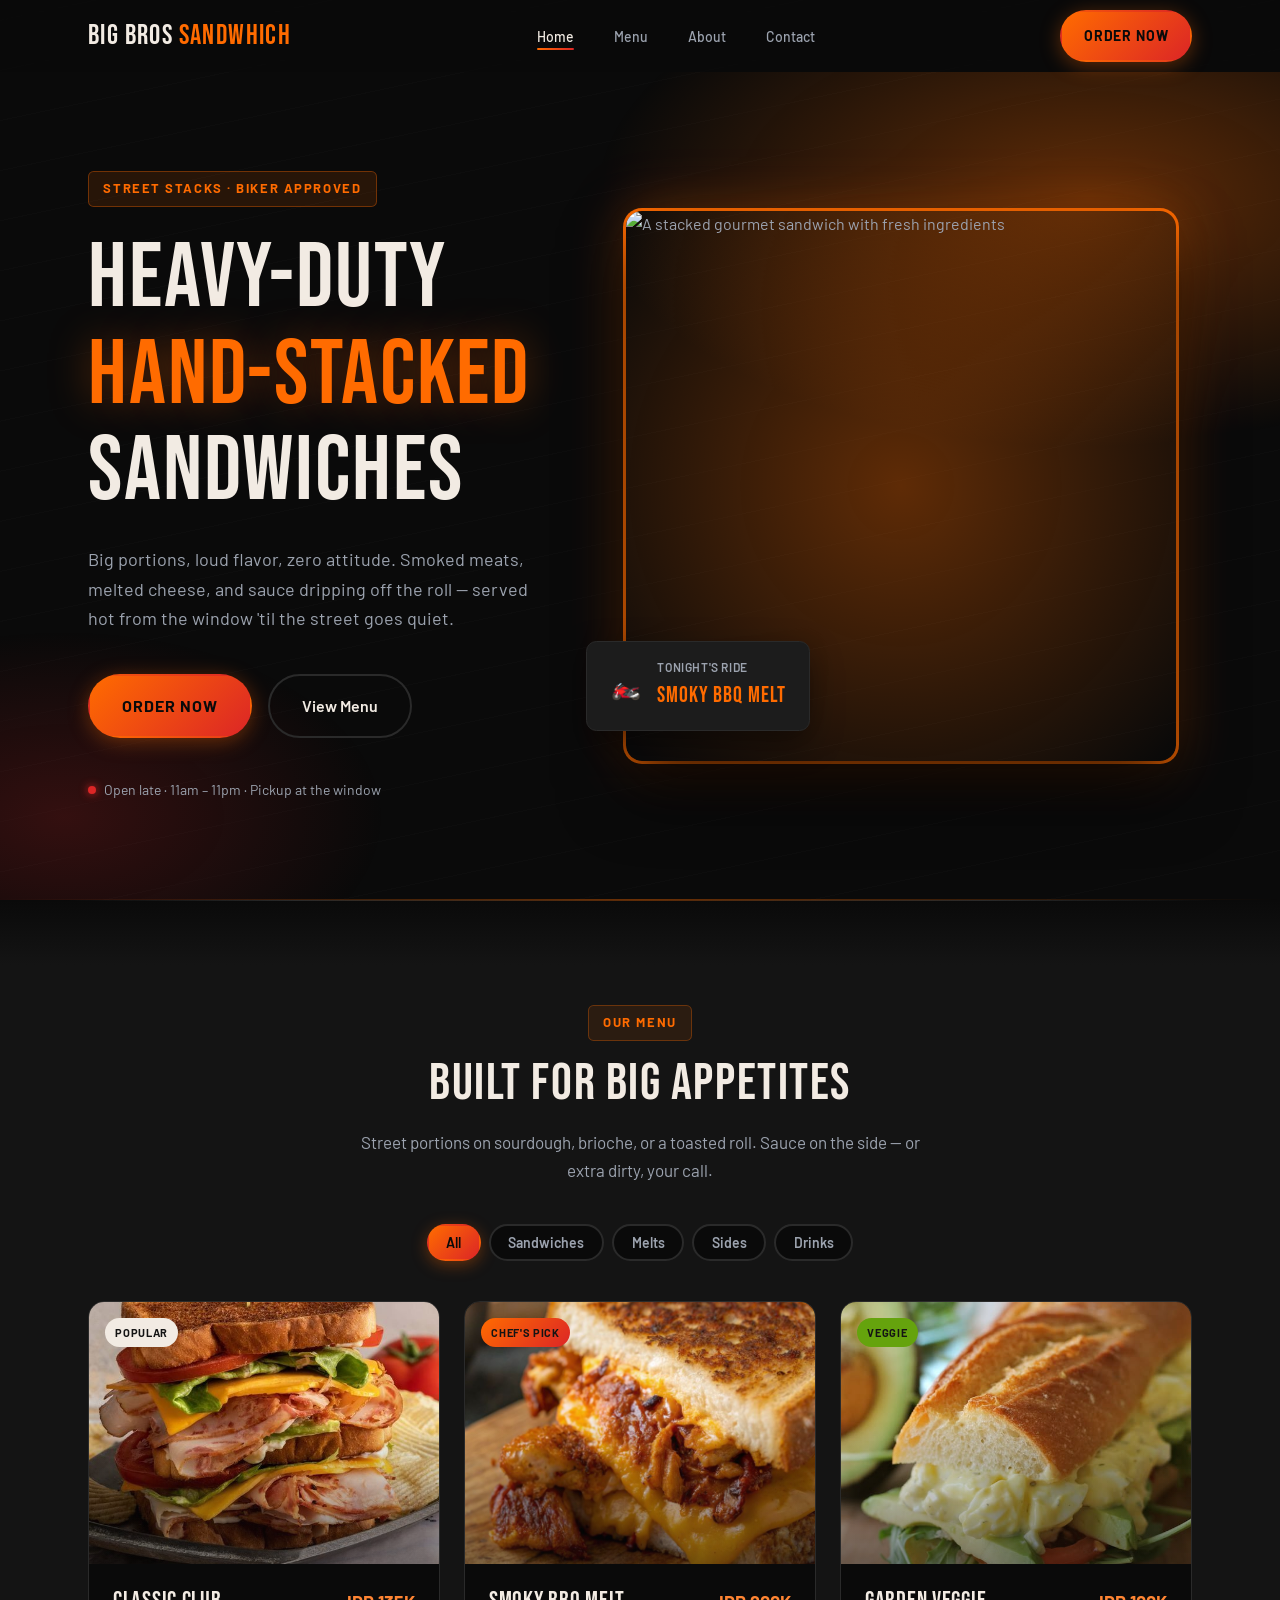
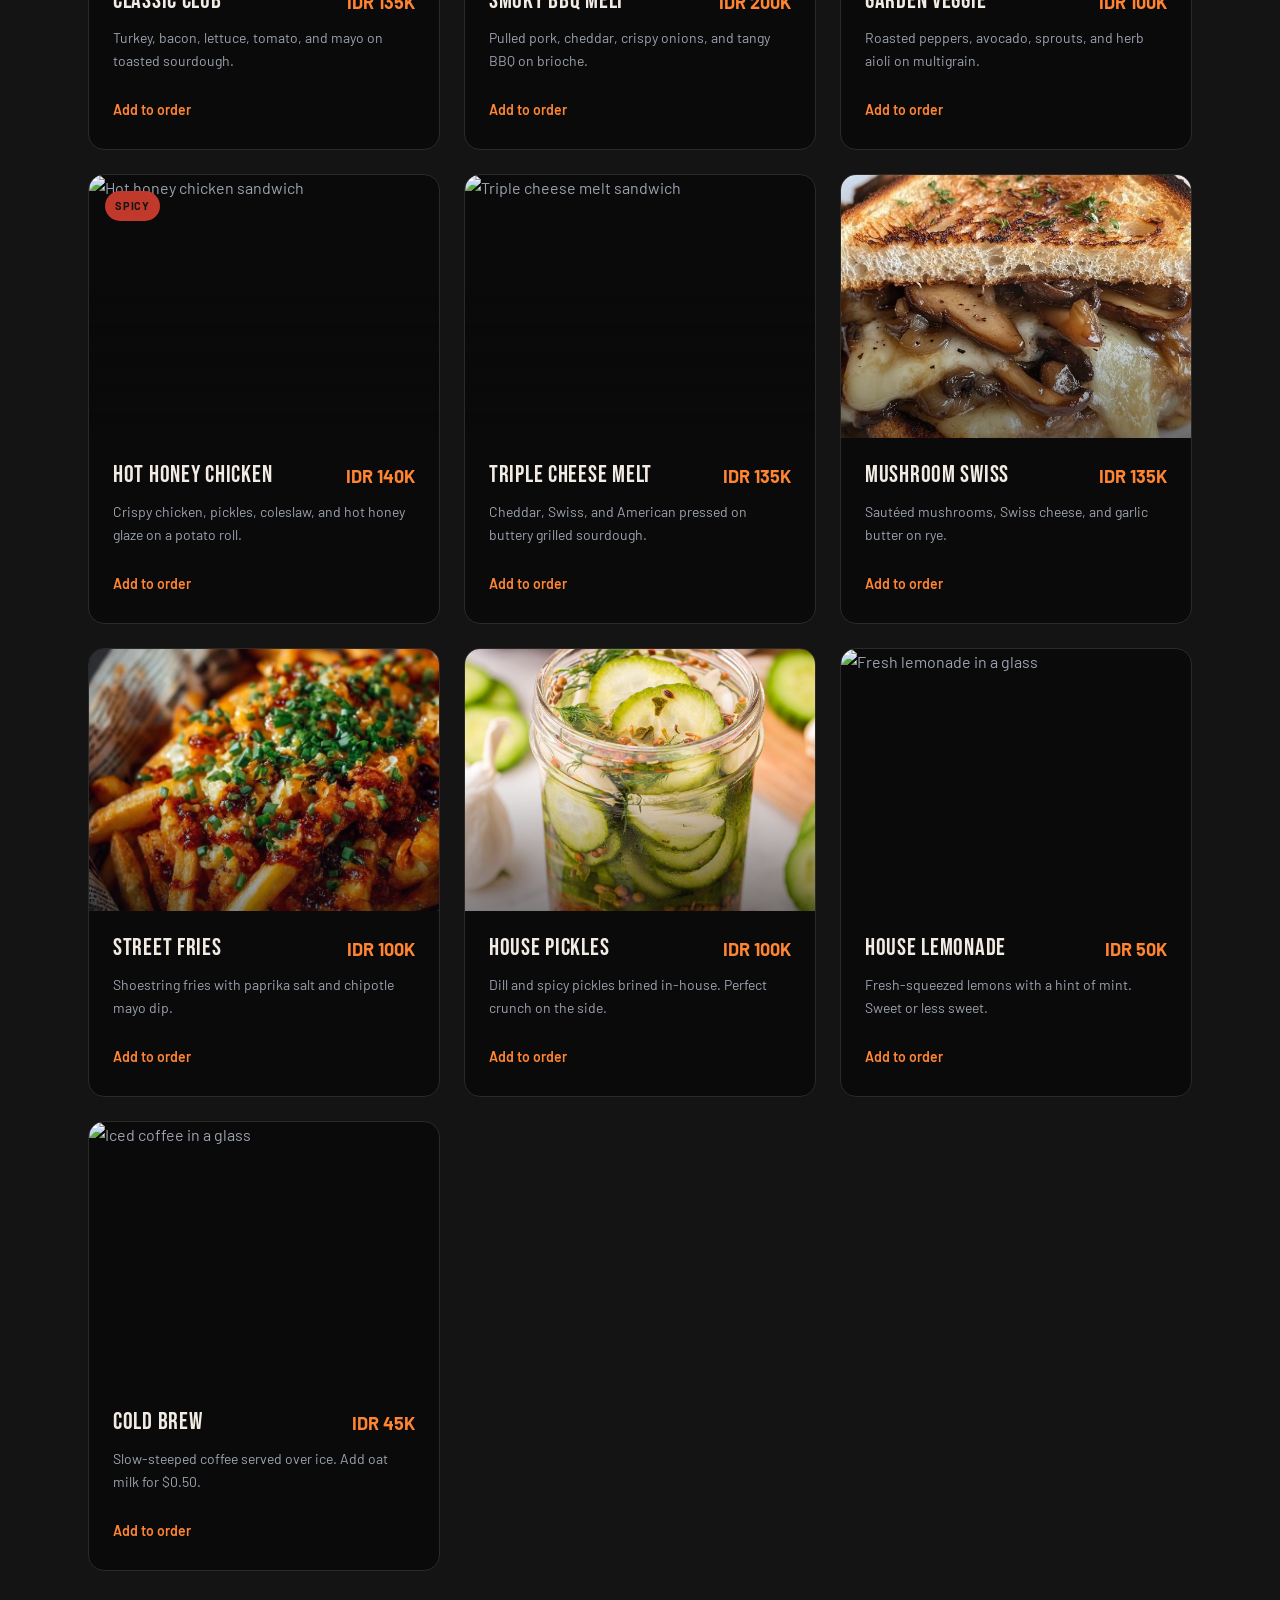
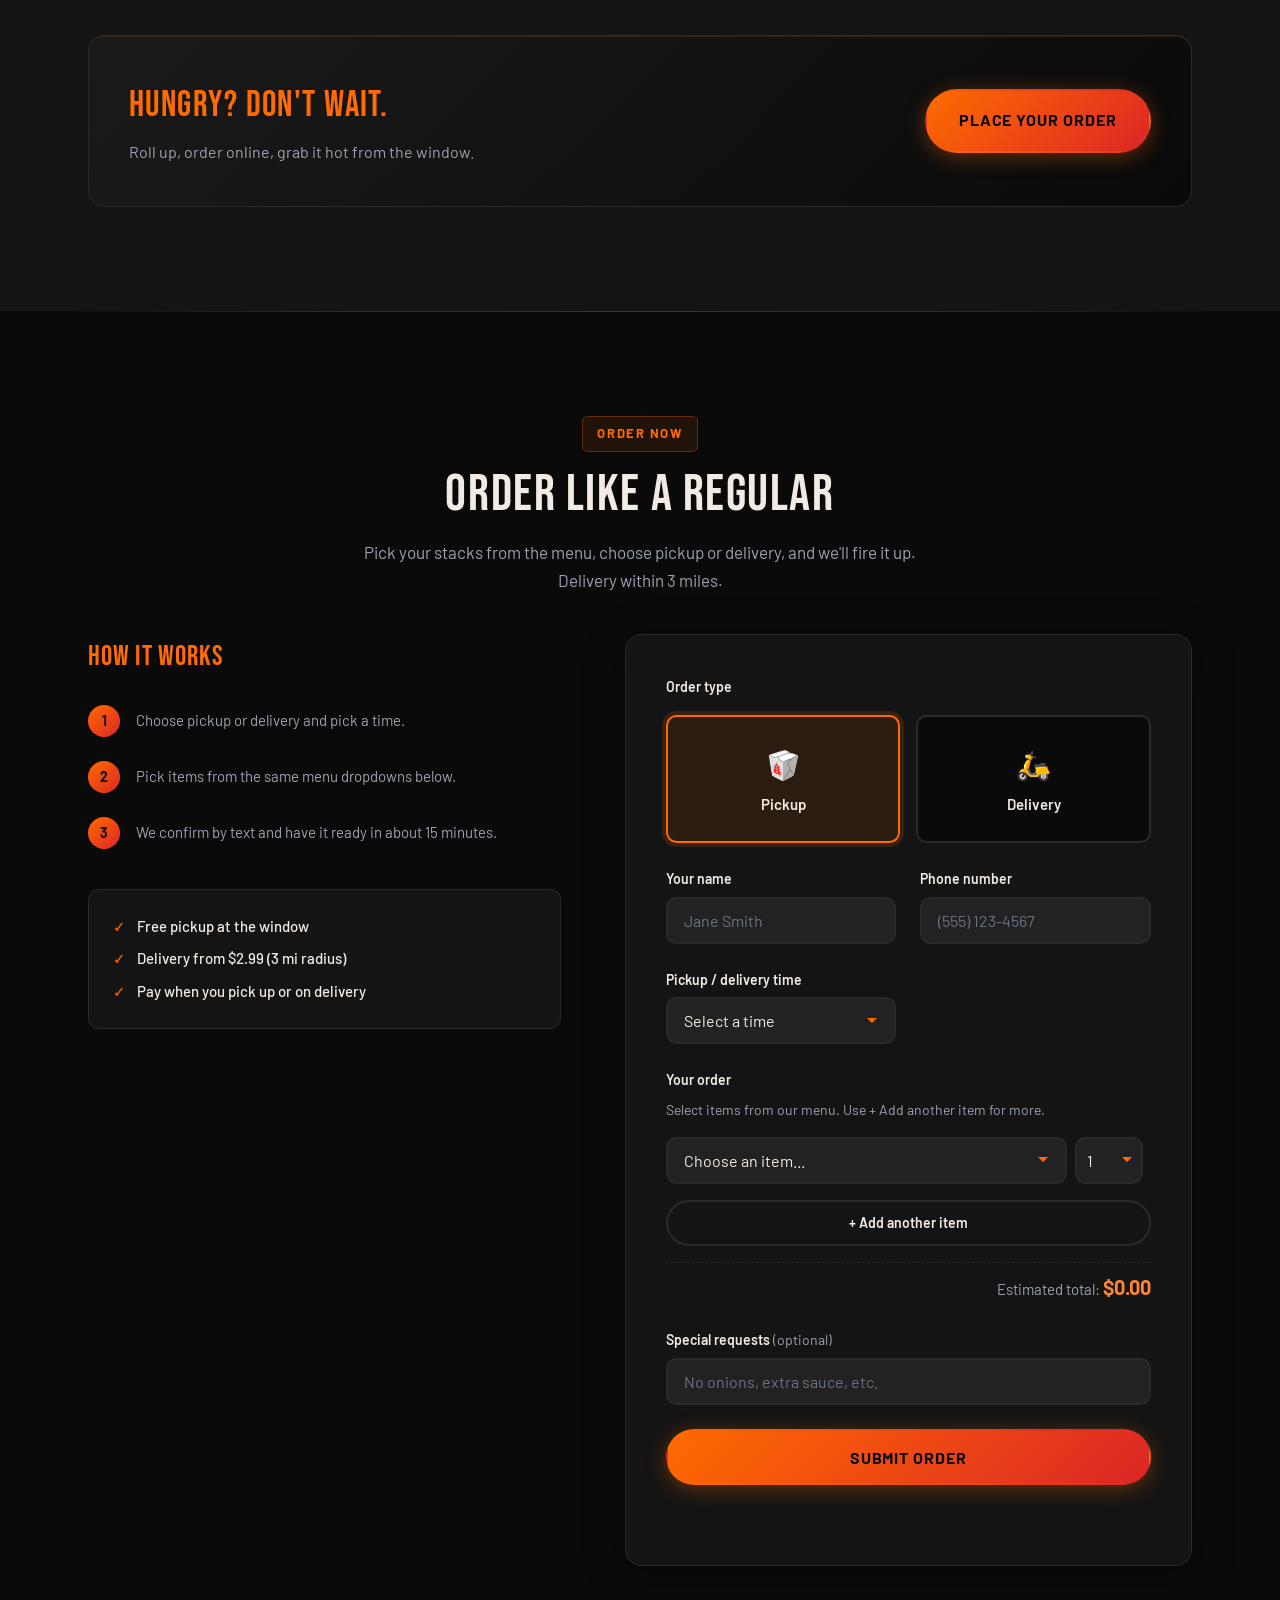
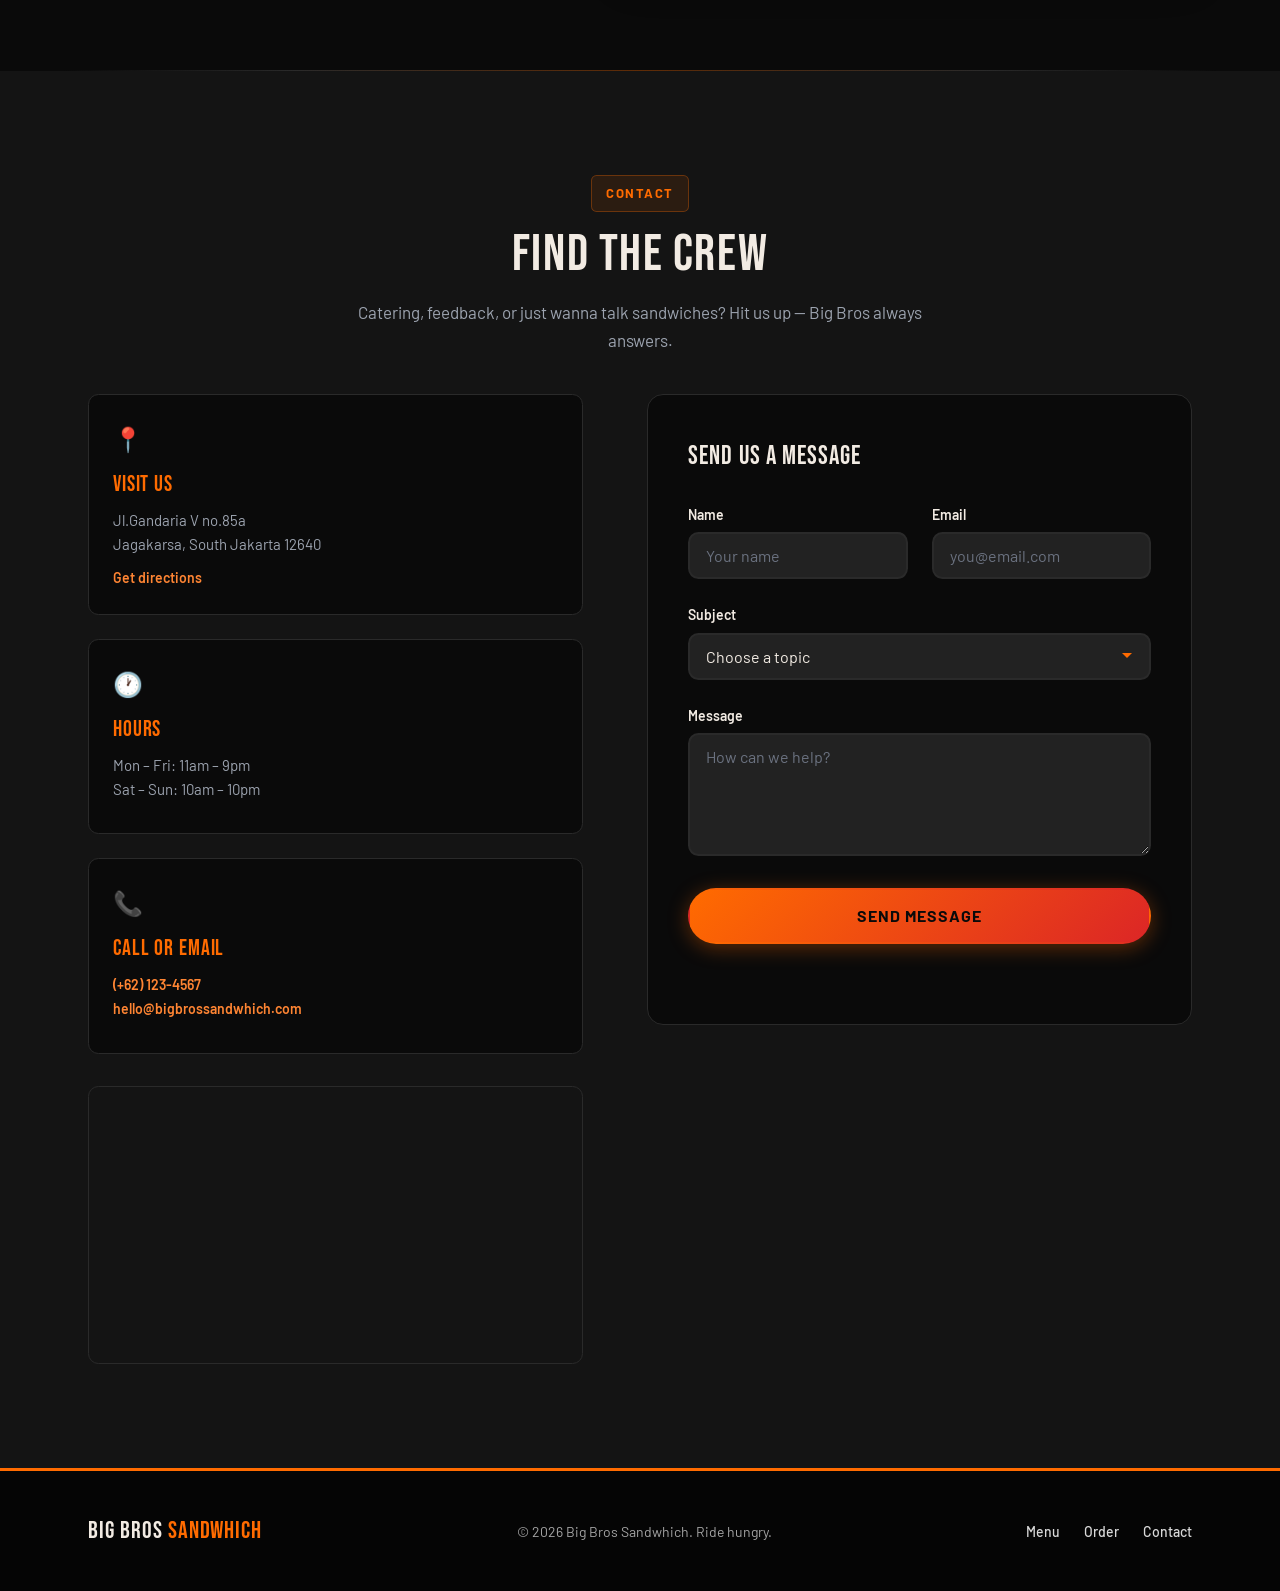
==== commit 175eadd1: "Change the currency to IDR" ====
--- a/index.html
+++ b/index.html
@@ -181,7 +181,7 @@
             <div class="menu-card__body">
               <div class="menu-card__top">
                 <h3 class="menu-card__name">Classic Club</h3>
-                <span class="menu-card__price">$12.50</span>
+                <span class="menu-card__price">IDR 135K</span>
               </div>
               <p class="menu-card__desc">Turkey, bacon, lettuce, tomato, and mayo on toasted sourdough.</p>
               <a href="#order" class="menu-card__btn">Add to order</a>
@@ -203,7 +203,7 @@
             <div class="menu-card__body">
               <div class="menu-card__top">
                 <h3 class="menu-card__name">Smoky BBQ Melt</h3>
-                <span class="menu-card__price">$13.50</span>
+                <span class="menu-card__price">IDR 200K</span>
               </div>
               <p class="menu-card__desc">Pulled pork, cheddar, crispy onions, and tangy BBQ on brioche.</p>
               <a href="#order" class="menu-card__btn">Add to order</a>
@@ -225,7 +225,7 @@
             <div class="menu-card__body">
               <div class="menu-card__top">
                 <h3 class="menu-card__name">Garden Veggie</h3>
-                <span class="menu-card__price">$11.00</span>
+                <span class="menu-card__price">IDR 100K</span>
               </div>
               <p class="menu-card__desc">Roasted peppers, avocado, sprouts, and herb aioli on multigrain.</p>
               <a href="#order" class="menu-card__btn">Add to order</a>
@@ -247,7 +247,7 @@
             <div class="menu-card__body">
               <div class="menu-card__top">
                 <h3 class="menu-card__name">Hot Honey Chicken</h3>
-                <span class="menu-card__price">$14.00</span>
+                <span class="menu-card__price">IDR 140K</span>
               </div>
               <p class="menu-card__desc">Crispy chicken, pickles, coleslaw, and hot honey glaze on a potato roll.</p>
               <a href="#order" class="menu-card__btn">Add to order</a>
@@ -269,7 +269,7 @@
             <div class="menu-card__body">
               <div class="menu-card__top">
                 <h3 class="menu-card__name">Triple Cheese Melt</h3>
-                <span class="menu-card__price">$10.50</span>
+                <span class="menu-card__price">IDR 135K</span>
               </div>
               <p class="menu-card__desc">Cheddar, Swiss, and American pressed on buttery grilled sourdough.</p>
               <a href="#order" class="menu-card__btn">Add to order</a>
@@ -290,7 +290,7 @@
             <div class="menu-card__body">
               <div class="menu-card__top">
                 <h3 class="menu-card__name">Mushroom Swiss</h3>
-                <span class="menu-card__price">$11.50</span>
+                <span class="menu-card__price">IDR 135K</span>
               </div>
               <p class="menu-card__desc">Sautéed mushrooms, Swiss cheese, and garlic butter on rye.</p>
               <a href="#order" class="menu-card__btn">Add to order</a>
@@ -312,7 +312,7 @@
             <div class="menu-card__body">
               <div class="menu-card__top">
                 <h3 class="menu-card__name">Street Fries</h3>
-                <span class="menu-card__price">$5.00</span>
+                <span class="menu-card__price">IDR 100K</span>
               </div>
               <p class="menu-card__desc">Shoestring fries with paprika salt and chipotle mayo dip.</p>
               <a href="#order" class="menu-card__btn">Add to order</a>
@@ -333,7 +333,7 @@
             <div class="menu-card__body">
               <div class="menu-card__top">
                 <h3 class="menu-card__name">House Pickles</h3>
-                <span class="menu-card__price">$3.50</span>
+                <span class="menu-card__price">IDR 100K</span>
               </div>
               <p class="menu-card__desc">Dill and spicy pickles brined in-house. Perfect crunch on the side.</p>
               <a href="#order" class="menu-card__btn">Add to order</a>
@@ -355,7 +355,7 @@
             <div class="menu-card__body">
               <div class="menu-card__top">
                 <h3 class="menu-card__name">House Lemonade</h3>
-                <span class="menu-card__price">$4.00</span>
+                <span class="menu-card__price">IDR 50K</span>
               </div>
               <p class="menu-card__desc">Fresh-squeezed lemons with a hint of mint. Sweet or less sweet.</p>
               <a href="#order" class="menu-card__btn">Add to order</a>
@@ -376,7 +376,7 @@
             <div class="menu-card__body">
               <div class="menu-card__top">
                 <h3 class="menu-card__name">Cold Brew</h3>
-                <span class="menu-card__price">$4.50</span>
+                <span class="menu-card__price">IDR 45K</span>
               </div>
               <p class="menu-card__desc">Slow-steeped coffee served over ice. Add oat milk for $0.50.</p>
               <a href="#order" class="menu-card__btn">Add to order</a>
@@ -520,7 +520,7 @@
               </button>
 
               <p class="order__total">
-                Estimated total: <strong id="order-total">$0.00</strong>
+                Estimated total: <strong id="order-total">IDR 0</strong>
               </p>
             </div>
 
@@ -580,7 +580,7 @@
               <span class="contact__icon" aria-hidden="true">📞</span>
               <h3 class="contact__card-title">Call or email</h3>
               <p class="contact__card-text">
-                <a href="tel:+15551234567" class="contact__link">(555) 123-4567</a><br>
+                <a href="tel:+621234567" class="contact__link">(+62) 123-4567</a><br>
                 <a href="mailto:hello@bigbrossandwhich.com" class="contact__link">hello@bigbrossandwhich.com</a>
               </p>
             </article>
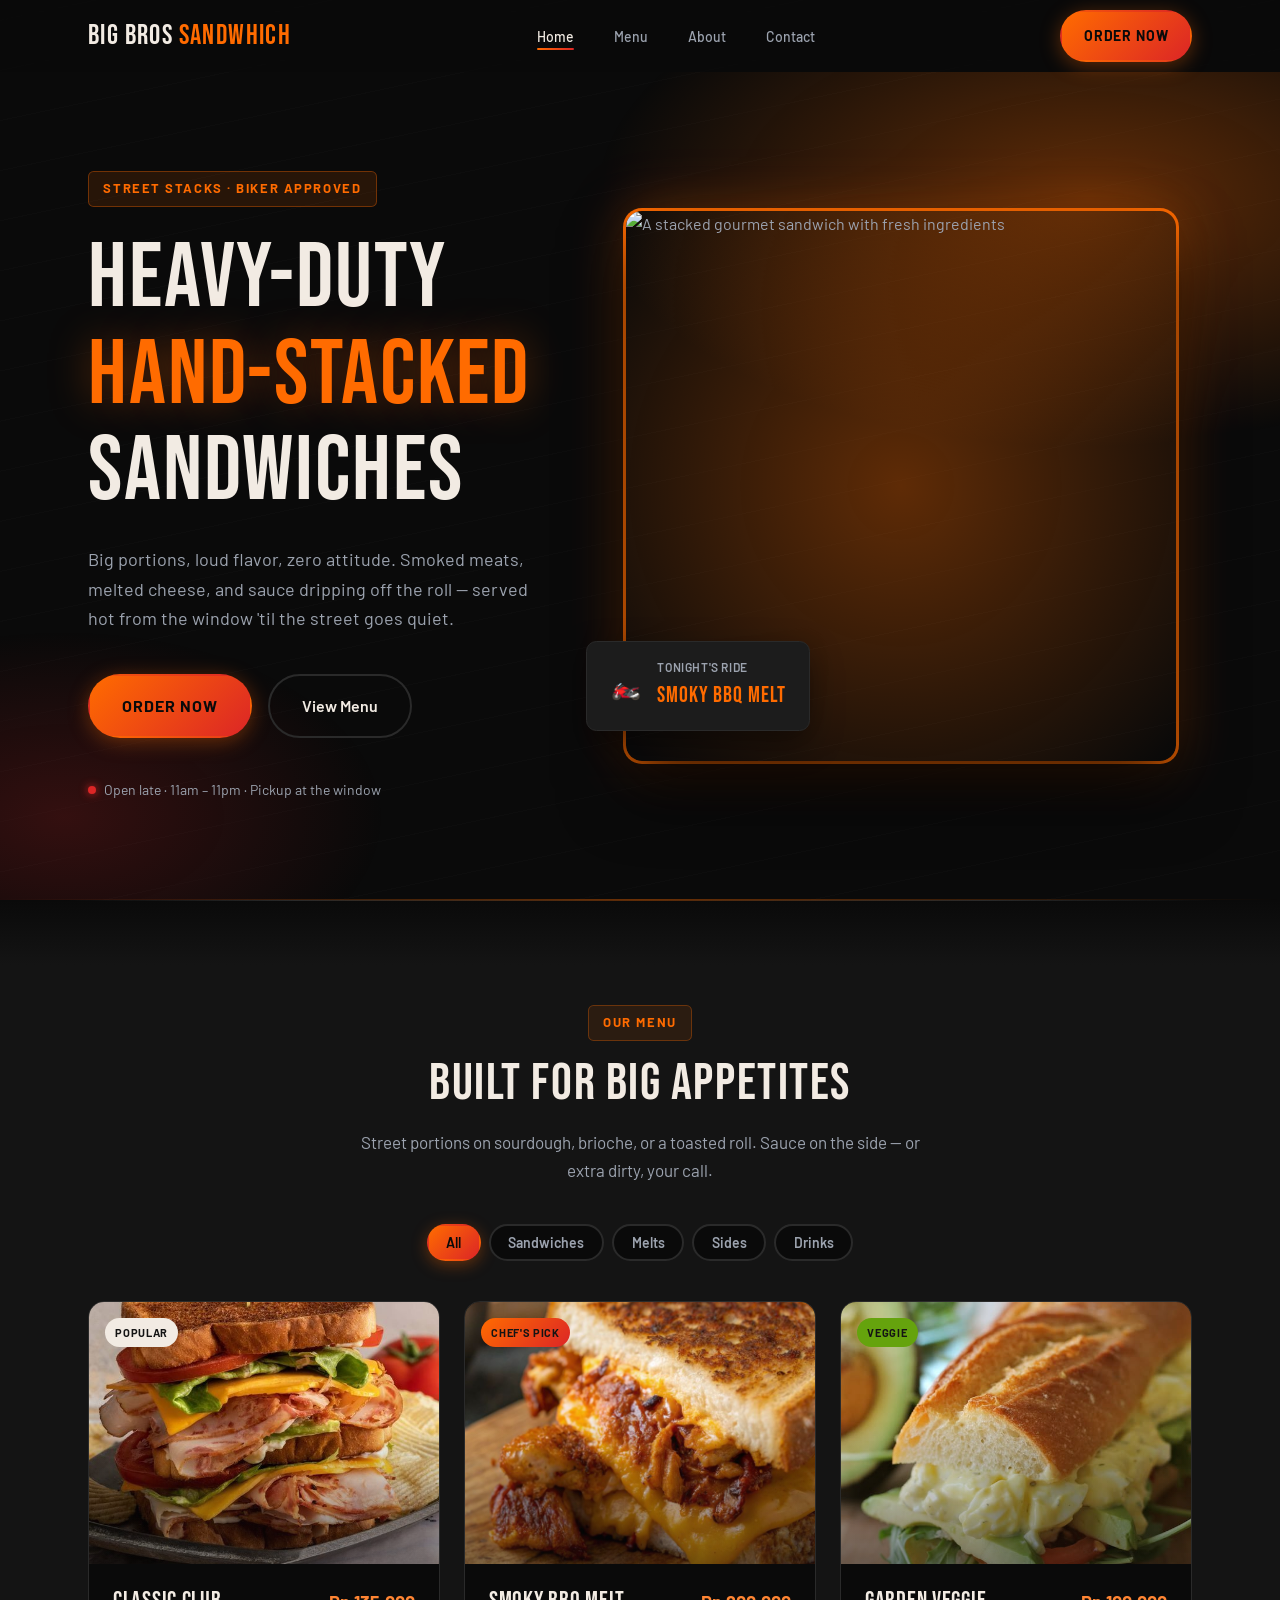
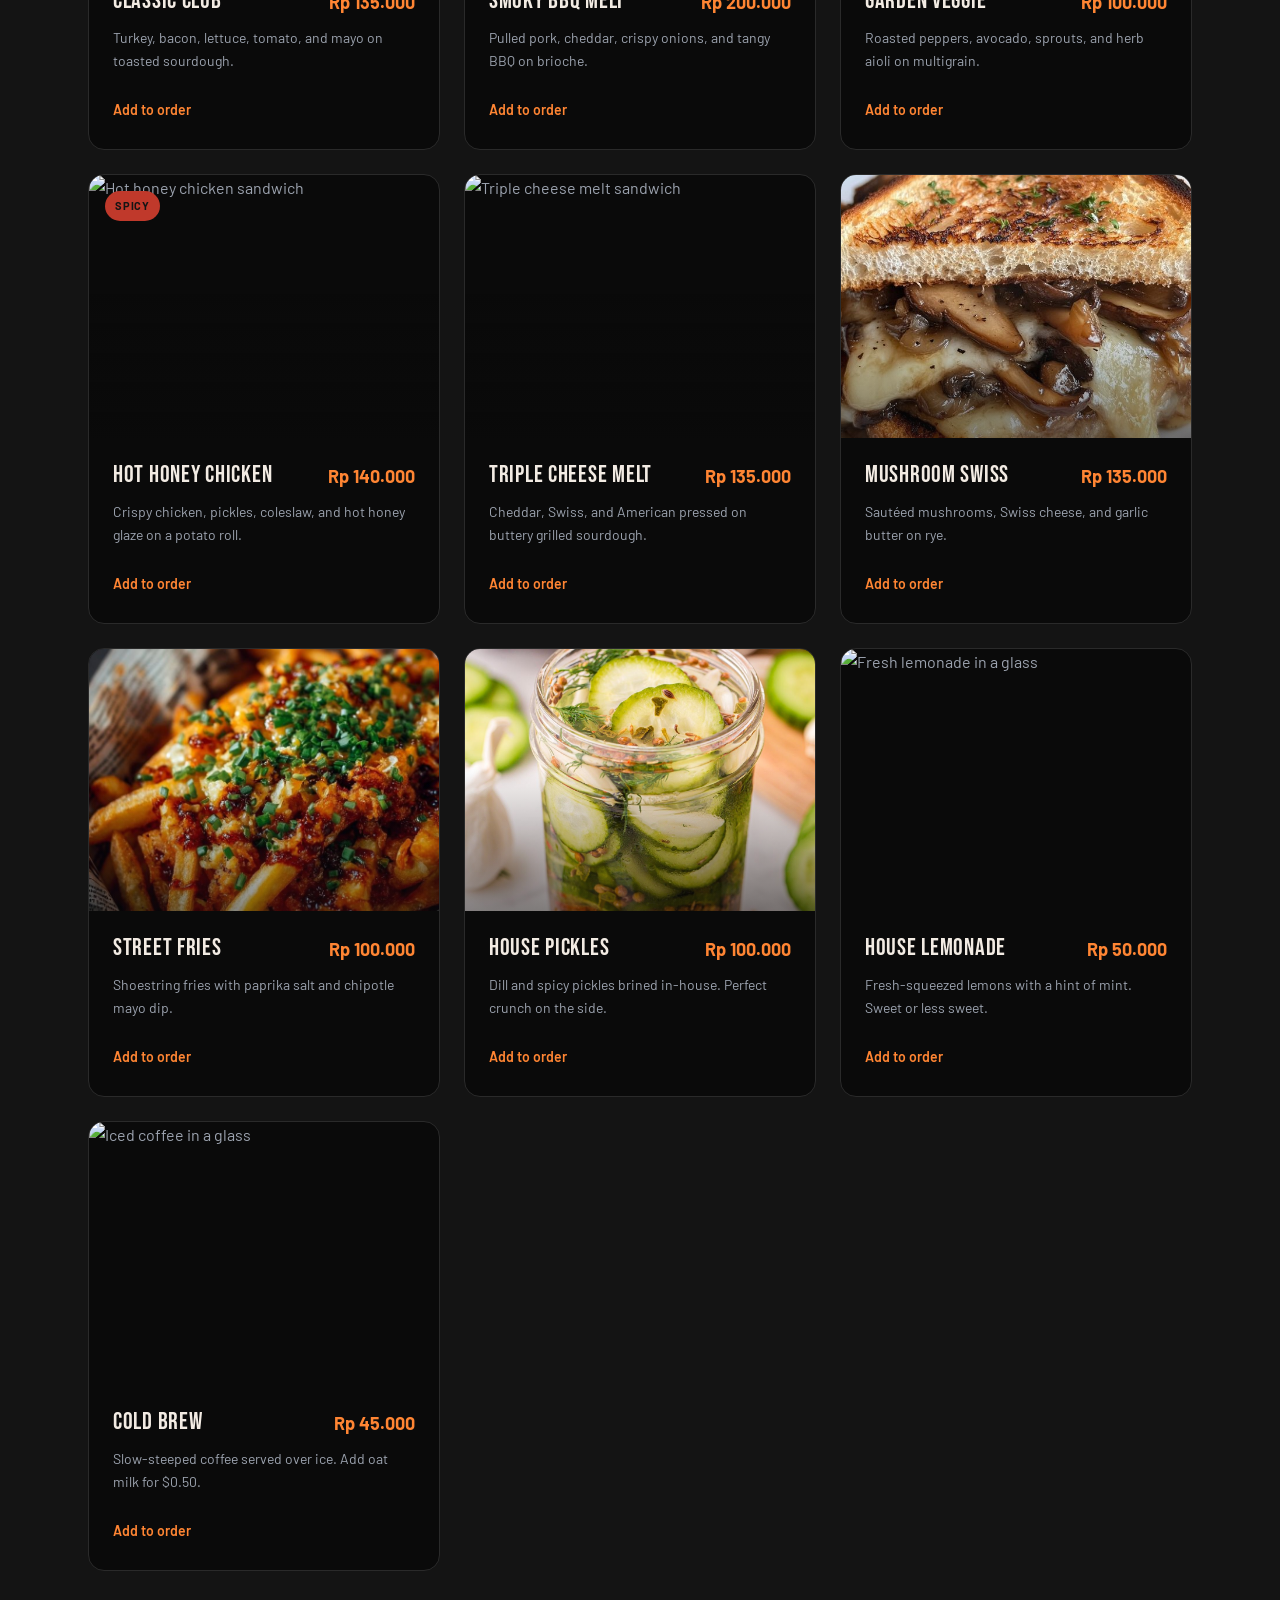
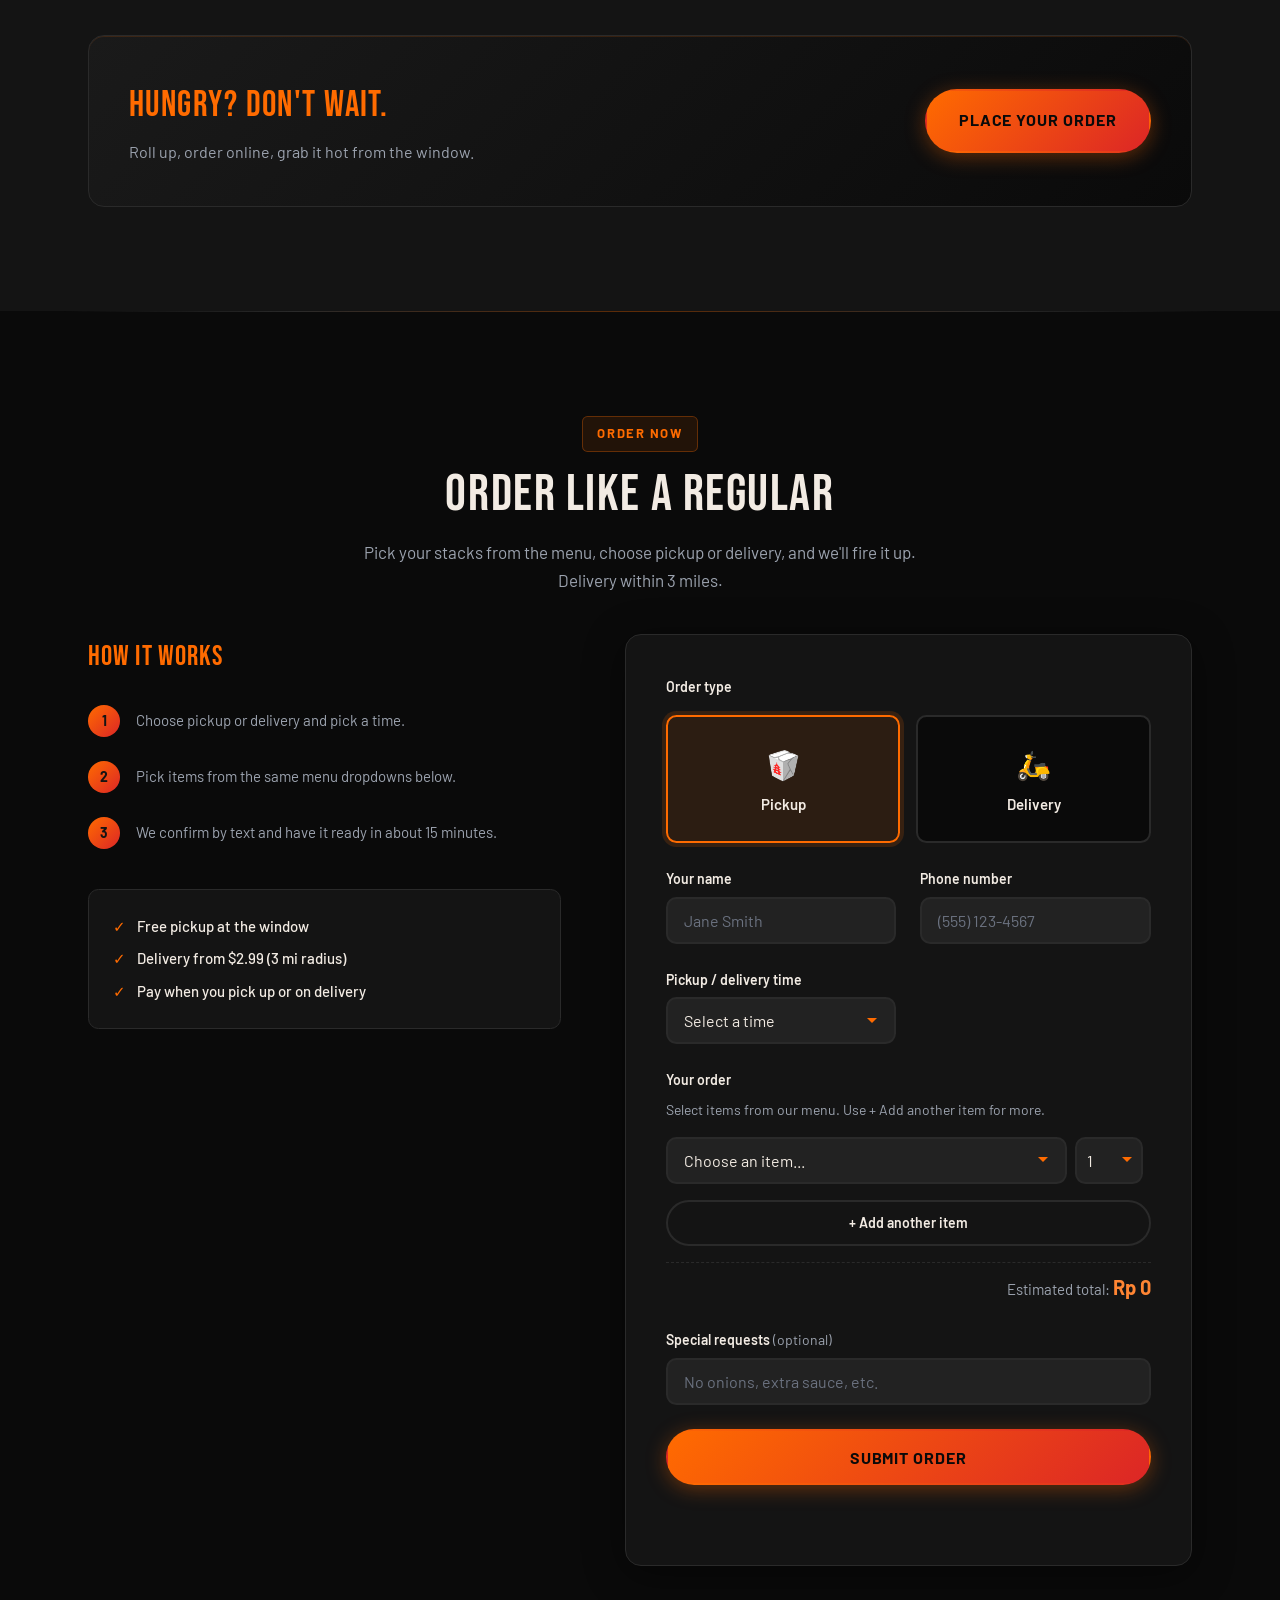
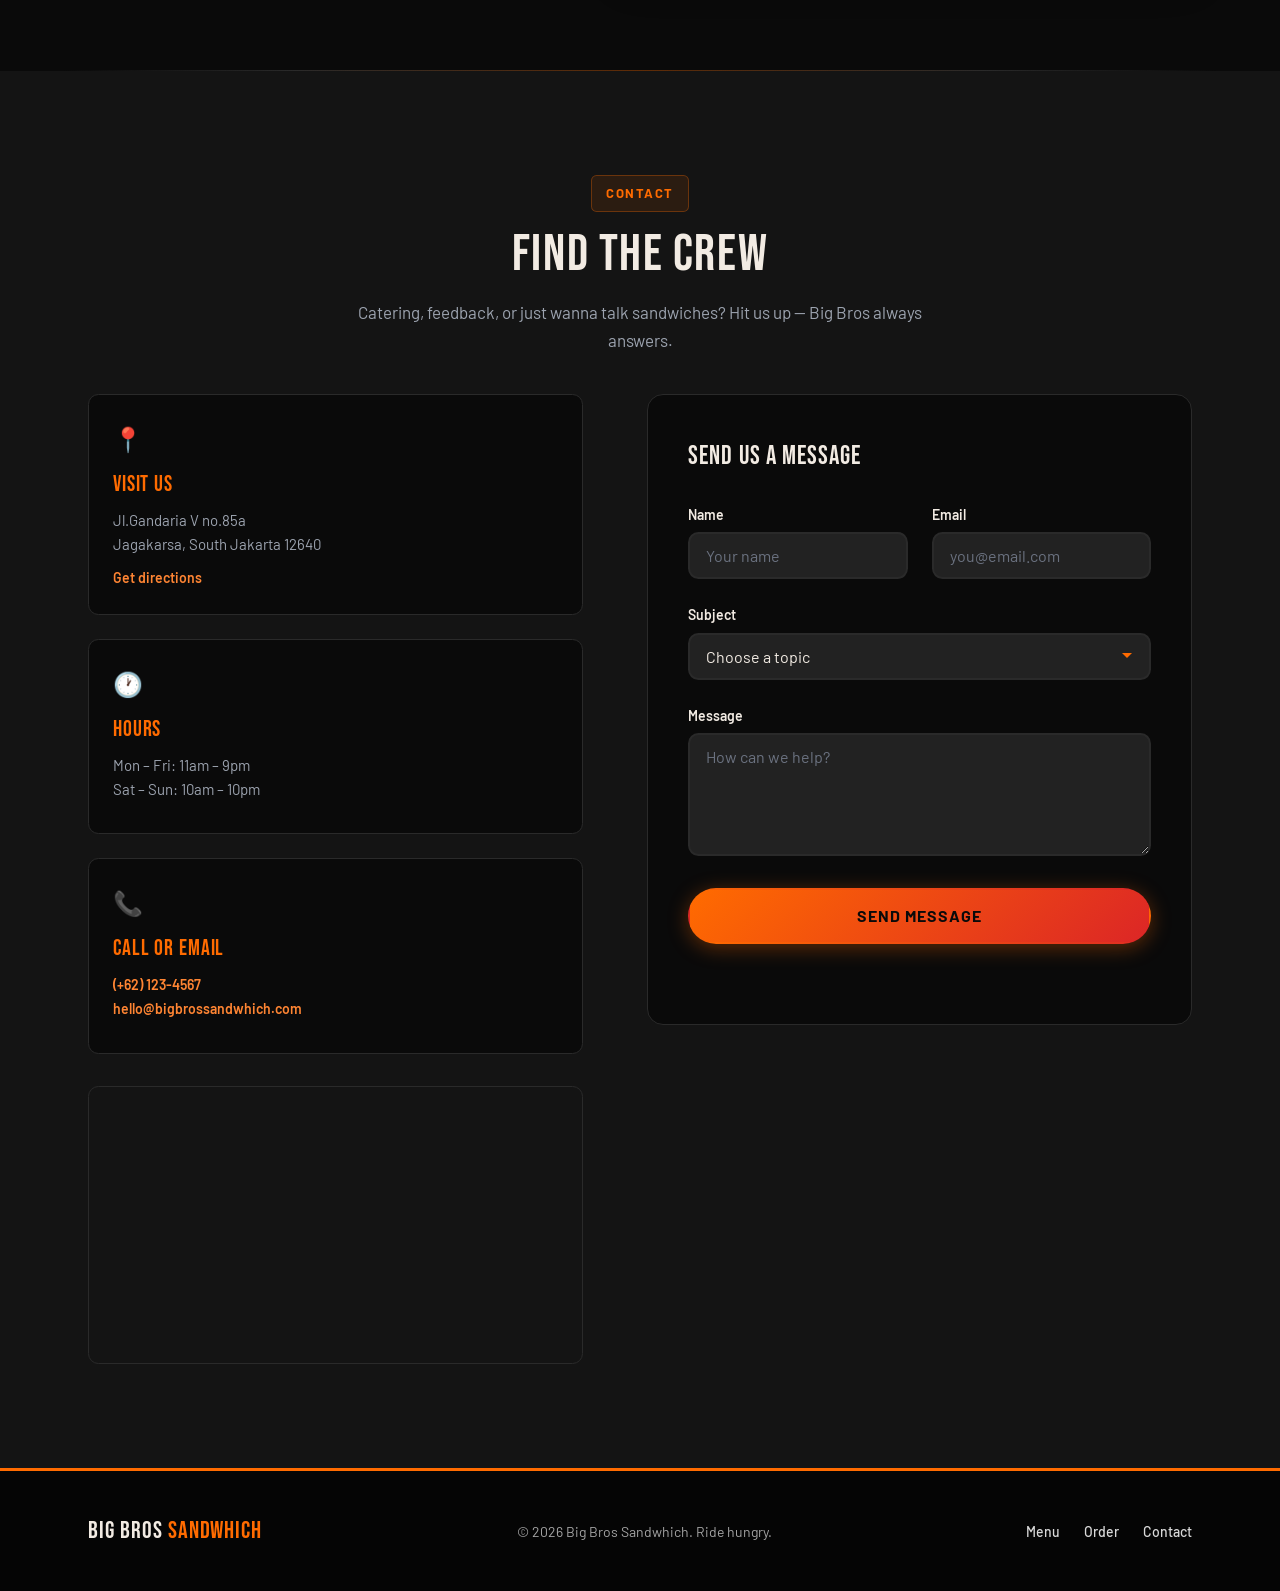
==== commit 60fa6aab: "fixed IDR currency formatting" ====
--- a/index.html
+++ b/index.html
@@ -181,7 +181,7 @@
             <div class="menu-card__body">
               <div class="menu-card__top">
                 <h3 class="menu-card__name">Classic Club</h3>
-                <span class="menu-card__price">IDR 135K</span>
+                <span class="menu-card__price">Rp 135.000</span>
               </div>
               <p class="menu-card__desc">Turkey, bacon, lettuce, tomato, and mayo on toasted sourdough.</p>
               <a href="#order" class="menu-card__btn">Add to order</a>
@@ -203,7 +203,7 @@
             <div class="menu-card__body">
               <div class="menu-card__top">
                 <h3 class="menu-card__name">Smoky BBQ Melt</h3>
-                <span class="menu-card__price">IDR 200K</span>
+                <span class="menu-card__price">Rp 200.000</span>
               </div>
               <p class="menu-card__desc">Pulled pork, cheddar, crispy onions, and tangy BBQ on brioche.</p>
               <a href="#order" class="menu-card__btn">Add to order</a>
@@ -225,7 +225,7 @@
             <div class="menu-card__body">
               <div class="menu-card__top">
                 <h3 class="menu-card__name">Garden Veggie</h3>
-                <span class="menu-card__price">IDR 100K</span>
+                <span class="menu-card__price">Rp 100.000</span>
               </div>
               <p class="menu-card__desc">Roasted peppers, avocado, sprouts, and herb aioli on multigrain.</p>
               <a href="#order" class="menu-card__btn">Add to order</a>
@@ -247,7 +247,7 @@
             <div class="menu-card__body">
               <div class="menu-card__top">
                 <h3 class="menu-card__name">Hot Honey Chicken</h3>
-                <span class="menu-card__price">IDR 140K</span>
+                <span class="menu-card__price">Rp 140.000</span>
               </div>
               <p class="menu-card__desc">Crispy chicken, pickles, coleslaw, and hot honey glaze on a potato roll.</p>
               <a href="#order" class="menu-card__btn">Add to order</a>
@@ -269,7 +269,7 @@
             <div class="menu-card__body">
               <div class="menu-card__top">
                 <h3 class="menu-card__name">Triple Cheese Melt</h3>
-                <span class="menu-card__price">IDR 135K</span>
+                <span class="menu-card__price">Rp 135.000</span>
               </div>
               <p class="menu-card__desc">Cheddar, Swiss, and American pressed on buttery grilled sourdough.</p>
               <a href="#order" class="menu-card__btn">Add to order</a>
@@ -290,7 +290,7 @@
             <div class="menu-card__body">
               <div class="menu-card__top">
                 <h3 class="menu-card__name">Mushroom Swiss</h3>
-                <span class="menu-card__price">IDR 135K</span>
+                <span class="menu-card__price">Rp 135.000</span>
               </div>
               <p class="menu-card__desc">Sautéed mushrooms, Swiss cheese, and garlic butter on rye.</p>
               <a href="#order" class="menu-card__btn">Add to order</a>
@@ -312,7 +312,7 @@
             <div class="menu-card__body">
               <div class="menu-card__top">
                 <h3 class="menu-card__name">Street Fries</h3>
-                <span class="menu-card__price">IDR 100K</span>
+                <span class="menu-card__price">Rp 100.000</span>
               </div>
               <p class="menu-card__desc">Shoestring fries with paprika salt and chipotle mayo dip.</p>
               <a href="#order" class="menu-card__btn">Add to order</a>
@@ -333,7 +333,7 @@
             <div class="menu-card__body">
               <div class="menu-card__top">
                 <h3 class="menu-card__name">House Pickles</h3>
-                <span class="menu-card__price">IDR 100K</span>
+                <span class="menu-card__price">Rp 100.000</span>
               </div>
               <p class="menu-card__desc">Dill and spicy pickles brined in-house. Perfect crunch on the side.</p>
               <a href="#order" class="menu-card__btn">Add to order</a>
@@ -355,7 +355,7 @@
             <div class="menu-card__body">
               <div class="menu-card__top">
                 <h3 class="menu-card__name">House Lemonade</h3>
-                <span class="menu-card__price">IDR 50K</span>
+                <span class="menu-card__price">Rp 50.000</span>
               </div>
               <p class="menu-card__desc">Fresh-squeezed lemons with a hint of mint. Sweet or less sweet.</p>
               <a href="#order" class="menu-card__btn">Add to order</a>
@@ -376,7 +376,7 @@
             <div class="menu-card__body">
               <div class="menu-card__top">
                 <h3 class="menu-card__name">Cold Brew</h3>
-                <span class="menu-card__price">IDR 45K</span>
+                <span class="menu-card__price">Rp 45.000</span>
               </div>
               <p class="menu-card__desc">Slow-steeped coffee served over ice. Add oat milk for $0.50.</p>
               <a href="#order" class="menu-card__btn">Add to order</a>
